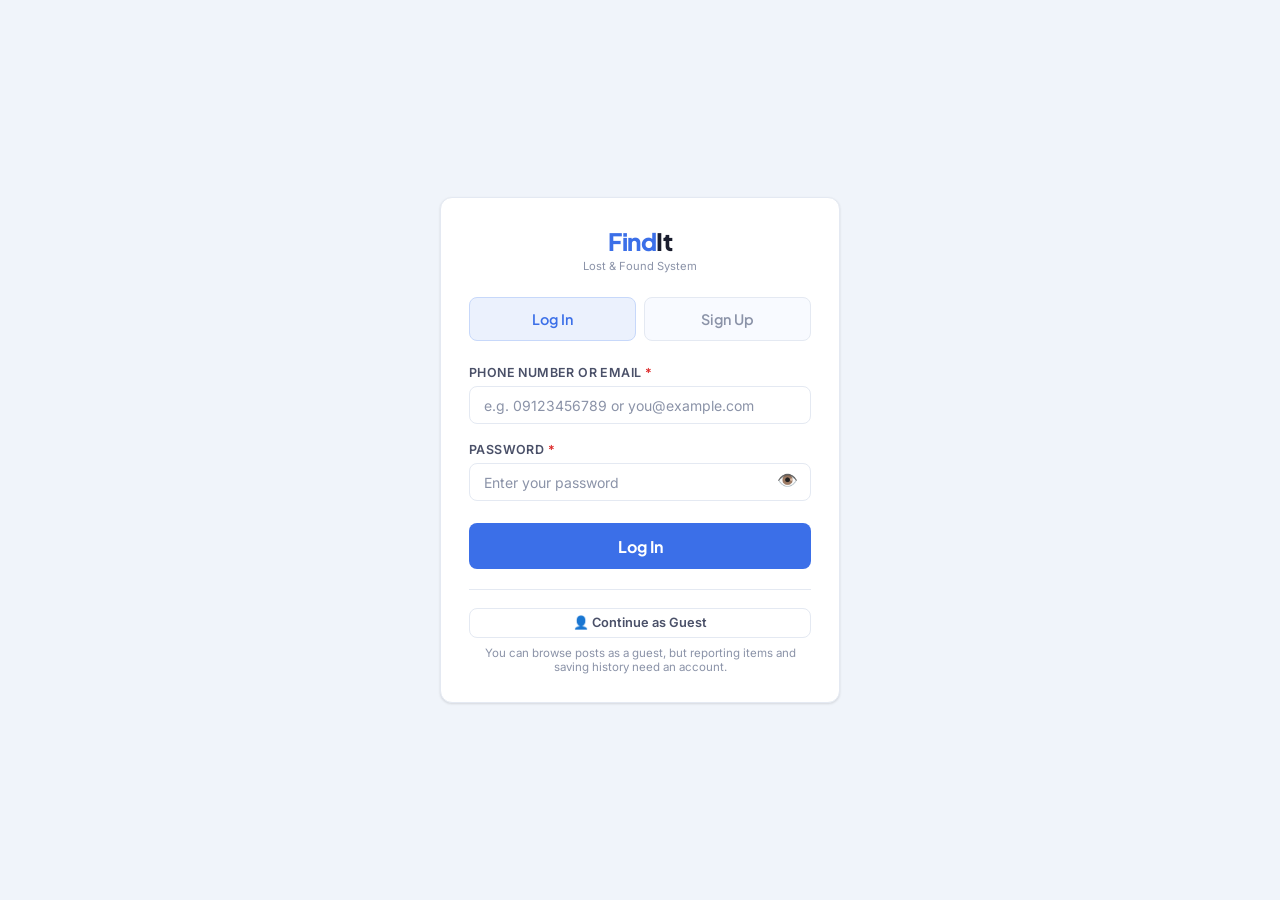
==== index.html @ e0d3056f "Update index.html" ====
<!DOCTYPE html>
<html lang="en">
<head>
<meta charset="UTF-8"/>
<meta name="viewport" content="width=device-width, initial-scale=1.0"/>
<title>FindIt — Home</title>
<script>if(localStorage.getItem('findit2_theme')==='dark')document.documentElement.classList.add('dark')</script>
<link href="https://fonts.googleapis.com/css2?family=Plus+Jakarta+Sans:wght@400;500;600;700;800&family=Inter:wght@400;500;600&display=swap" rel="stylesheet"/>
<link rel="stylesheet" href="style.css"/>
</head>
<body>
<div class="app">

  <!-- SIDEBAR -->
  <aside class="sidebar">
    <div class="sidebar-top">
      <div class="logo">Find<span>It</span></div>
      <div class="logo-sub">Lost &amp; Found System</div>
    </div>
    <nav class="nav">
      <a class="nav-item active" href="index.html"><span class="nav-icon">🏠</span> Home</a>
      <a class="nav-item" href="report.html"><span class="nav-icon">✏️</span> Report Item</a>
      <a class="nav-item" href="account.html"><span class="nav-icon">👤</span> My Account</a>
    </nav>
  </aside>

  <!-- MAIN CONTENT -->
  <div class="content">
    <div class="topbar">
      <span class="topbar-title">Home</span>
      <div class="topbar-right">
        <a class="btn btn-primary btn-sm" href="report.html">+ Report Item</a>
      </div>
    </div>

    <div class="inner">
      <div class="filter-tabs">
        <button class="filter-tab active" data-filter="all" onclick="setDashboardFilter('all')">
          <span class="ft-num" id="s-all">0</span>
          <span class="ft-lbl">All Post</span>
        </button>
        <button class="filter-tab" data-filter="lost" onclick="setDashboardFilter('lost')">
          <span class="ft-num" id="s-lost">0</span>
          <span class="ft-lbl">Lost Post</span>
        </button>
        <button class="filter-tab" data-filter="found" onclick="setDashboardFilter('found')">
          <span class="ft-num" id="s-found">0</span>
          <span class="ft-lbl">Found Post</span>
        </button>
        <button class="filter-tab" data-filter="recovered" onclick="setDashboardFilter('recovered')">
          <span class="ft-num" id="s-recovered">0</span>
          <span class="ft-lbl">Recovered</span>
        </button>
      </div>
      <div class="section-title">Posts</div>
      <div class="search-row">
        <input class="input input-search" type="text" placeholder="Search posts…" id="home-q" oninput="renderDashboardList()"/>
        <select class="input input-select" id="home-cat" onchange="renderDashboardList()">
          <option value="">All Categories</option>
          <option>Phone</option><option>Wallet</option><option>Keys</option>
          <option>ID Card</option><option>Books</option><option>Others</option>
        </select>
      </div>
      <div class="recent-list" id="recent-list"></div>
    </div><!-- /inner -->
  </div><!-- /content -->
</div><!-- /app -->

<!-- MOBILE NAV -->
<div class="mobile-nav">
  <div class="mobile-nav-inner">
    <a class="mob-btn active" href="index.html"><span class="m-ico">🏠</span>Home</a>
    <a class="mob-btn" href="report.html"><span class="m-ico">✏️</span>Report</a>
    <a class="mob-btn" href="account.html"><span class="m-ico">👤</span>Account</a>
  </div>
</div>

<!-- MODAL -->
<div class="overlay" id="overlay" style="display:none" onclick="closeOuter(event)">
  <div class="modal">
    <div class="modal-hdr">
      <h3 id="m-name"></h3>
      <button class="close-btn" onclick="closeModal()">✕</button>
    </div>
    <div class="modal-body">
      <div class="modal-img" id="m-img"></div>
      <div class="detail-table" id="m-details"></div>
      <div class="contact-box" id="m-contact"></div>
      <div class="modal-actions" id="m-actions"></div>
    </div>
  </div>
</div>

<!-- CONFIRM DIALOG -->
<div class="overlay" id="confirm-overlay" style="display:none" onclick="if(event.target.id==='confirm-overlay')closeConfirm()">
  <div class="modal" style="max-width:360px">
    <div class="modal-hdr">
      <h3>Please Confirm</h3>
      <button class="close-btn" onclick="closeConfirm()">✕</button>
    </div>
    <div class="modal-body">
      <p id="confirm-message" style="font-size:.9rem;color:var(--text2);line-height:1.5;margin-bottom:1.25rem"></p>
      <div class="modal-actions">
        <button class="btn btn-red" onclick="confirmYes()">Yes, Delete</button>
        <button class="btn btn-outline" onclick="closeConfirm()">Cancel</button>
      </div>
    </div>
  </div>
</div>

<script src="script.js"></script>
<script>
const _session=requireLogin();
if(_session){initDashboardPage();}
</script>
</body>
</html>
---- style.css ----
*,*::before,*::after{box-sizing:border-box;margin:0;padding:0}
:root{
  --bg:#F0F4FA;
  --white:#FFFFFF;
  --surface:#F8FAFF;
  --border:#E4E9F2;
  --text:#1A1D2E;
  --text2:#4A5068;
  --muted:#8B93A8;
  --blue:#3B6FE8;
  --blue-soft:#EBF1FD;
  --blue-mid:#C7D8FA;
  --green:#16A34A;
  --green-soft:#DCFCE7;
  --red:#DC2626;
  --red-soft:#FEE2E2;
  --amber:#D97706;
  --amber-soft:#FEF3C7;
  --shadow-sm:0 1px 3px rgba(0,0,0,.07),0 1px 2px rgba(0,0,0,.05);
  --shadow:0 4px 12px rgba(0,0,0,.08),0 1px 3px rgba(0,0,0,.05);
  --shadow-lg:0 10px 30px rgba(0,0,0,.1),0 4px 8px rgba(0,0,0,.06);
  --radius:12px;
  --radius-sm:8px;
}
body{font-family:'Inter',sans-serif;background:var(--bg);color:var(--text);min-height:100vh;display:flex;flex-direction:column}
h1,h2,h3,h4,.logo{font-family:'Plus Jakarta Sans',sans-serif}

/* ── LAYOUT ── */
.app{display:flex;min-height:100vh}
.sidebar{
  width:220px;flex-shrink:0;background:var(--white);
  border-right:1px solid var(--border);
  display:flex;flex-direction:column;
  position:sticky;top:0;height:100vh;overflow-y:auto;
}
.sidebar-top{padding:1.5rem 1.25rem 1rem}
.logo{font-size:1.25rem;font-weight:800;color:var(--blue);letter-spacing:-.5px}
.logo span{color:var(--text)}
.logo-sub{font-size:.7rem;color:var(--muted);font-family:'Inter',sans-serif;font-weight:400;margin-top:.15rem}
.nav{padding:.5rem .75rem;flex:1}
.nav-item{
  display:flex;align-items:center;gap:.65rem;
  width:100%;padding:.6rem .75rem;border-radius:var(--radius-sm);
  background:none;border:none;cursor:pointer;
  font-family:'Inter',sans-serif;font-size:.875rem;font-weight:500;
  color:var(--text2);text-align:left;transition:all .15s;
  margin-bottom:.15rem;text-decoration:none;
}
.nav-item:hover{background:var(--surface);color:var(--text)}
.nav-item.active{background:var(--blue-soft);color:var(--blue);font-weight:600}
.nav-icon{width:18px;text-align:center;font-size:1rem}
.nav-divider{height:1px;background:var(--border);margin:.5rem 0}
.content{flex:1;overflow-x:hidden}
.topbar{
  background:var(--white);border-bottom:1px solid var(--border);
  padding:0 2rem;height:58px;
  display:flex;align-items:center;justify-content:space-between;
  position:sticky;top:0;z-index:50;
}
.topbar-title{font-family:'Plus Jakarta Sans',sans-serif;font-size:1rem;font-weight:700;color:var(--text)}
.topbar-right{display:flex;gap:.5rem}
.inner{padding:2rem}

/* ── PAGE FADE-IN (each page is its own document now) ── */
.inner{animation:fade .25s ease}
@keyframes fade{from{opacity:0;transform:translateY(6px)}to{opacity:1;transform:translateY(0)}}

/* ── DASHBOARD ── */
.section-title{font-size:1rem;font-weight:700;color:var(--text);margin-bottom:1rem}
.stats-row{display:grid;grid-template-columns:repeat(3,1fr);gap:1rem;margin-bottom:2rem}
.stat{
  background:var(--white);border:1px solid var(--border);
  border-radius:var(--radius);padding:1.25rem 1.4rem;
  box-shadow:var(--shadow-sm);display:flex;align-items:center;gap:1rem;
}
.stat-icon{width:44px;height:44px;border-radius:10px;display:flex;align-items:center;justify-content:center;font-size:1.25rem;flex-shrink:0}
.stat.lost .stat-icon{background:var(--red-soft)}
.stat.found .stat-icon{background:var(--green-soft)}
.stat.recovered .stat-icon{background:var(--amber-soft)}
.stat-info{}
.stat-num{font-family:'Plus Jakarta Sans',sans-serif;font-size:1.75rem;font-weight:800;line-height:1}
.stat.lost .stat-num{color:var(--red)}
.stat.found .stat-num{color:var(--green)}
.stat.recovered .stat-num{color:var(--amber)}
.stat-lbl{font-size:.75rem;color:var(--muted);font-weight:500;margin-top:.2rem}

/* ── DASHBOARD FILTER TABS ── */
.filter-tabs{display:grid;grid-template-columns:repeat(4,1fr);gap:.75rem;margin-bottom:2rem}
.filter-tab{
  background:var(--white);border:1.5px solid var(--border);
  border-radius:var(--radius);padding:1rem .5rem;cursor:pointer;
  display:flex;flex-direction:column;align-items:center;gap:.25rem;
  box-shadow:var(--shadow-sm);transition:all .15s;font-family:'Inter',sans-serif;
}
.filter-tab:hover{border-color:var(--blue-mid)}
.ft-num{font-family:'Plus Jakarta Sans',sans-serif;font-weight:800;font-size:1.5rem;color:var(--text2);line-height:1}
.ft-lbl{font-size:.75rem;font-weight:600;color:var(--muted);text-align:center}
.filter-tab.active{border-width:2px}
.filter-tab[data-filter="all"].active{border-color:var(--blue);background:var(--blue-soft)}
.filter-tab[data-filter="all"].active .ft-num{color:var(--blue)}
.filter-tab[data-filter="lost"].active{border-color:var(--red);background:var(--red-soft)}
.filter-tab[data-filter="lost"].active .ft-num{color:var(--red)}
.filter-tab[data-filter="found"].active{border-color:var(--green);background:var(--green-soft)}
.filter-tab[data-filter="found"].active .ft-num{color:var(--green)}
.filter-tab[data-filter="recovered"].active{border-color:var(--amber);background:var(--amber-soft)}
.filter-tab[data-filter="recovered"].active .ft-num{color:var(--amber)}

/* ── ITEM CARDS ── */
.items-grid{display:grid;grid-template-columns:repeat(auto-fill,minmax(280px,1fr));gap:1rem}
.card{
  background:var(--white);border:1px solid var(--border);
  border-radius:var(--radius);overflow:hidden;cursor:pointer;
  box-shadow:var(--shadow-sm);transition:box-shadow .2s,transform .2s;
  border-left:4px solid transparent;
}
.card:hover{box-shadow:var(--shadow);transform:translateY(-2px)}
.card.lost{border-left-color:var(--red)}
.card.found{border-left-color:var(--green)}
.card.recovered{border-left-color:var(--amber)}
.card-thumb{
  height:150px;background:var(--surface);
  display:flex;align-items:center;justify-content:center;font-size:3rem;
  overflow:hidden;
}
.card-thumb img{width:100%;height:100%;object-fit:cover}
.card-body{padding:1rem}
.card-top{display:flex;align-items:flex-start;justify-content:space-between;gap:.5rem;margin-bottom:.5rem}
.card-name{font-family:'Plus Jakarta Sans',sans-serif;font-weight:700;font-size:.95rem;line-height:1.3}
.badge{display:inline-flex;align-items:center;gap:.25rem;font-size:.7rem;font-weight:600;padding:.2rem .55rem;border-radius:20px;white-space:nowrap;flex-shrink:0}
.badge.lost{background:var(--red-soft);color:var(--red)}
.badge.found{background:var(--green-soft);color:var(--green)}
.badge.recovered{background:var(--amber-soft);color:var(--amber)}
.card-meta{display:flex;flex-direction:column;gap:.3rem;margin-top:.6rem}
.meta-row{display:flex;align-items:center;gap:.4rem;font-size:.8rem;color:var(--text2)}
.meta-row .icon{width:16px;text-align:center;font-size:.85rem;color:var(--muted)}
.card-footer{margin-top:.75rem;padding-top:.75rem;border-top:1px solid var(--border);display:flex;align-items:center;justify-content:space-between}
.cat-tag{display:inline-flex;align-items:center;gap:.3rem;font-size:.72rem;font-weight:600;color:var(--muted);background:var(--surface);border:1px solid var(--border);padding:.2rem .6rem;border-radius:20px}

/* ── RECENT TABLE ── */
.recent-list{display:flex;flex-direction:column;gap:.5rem}
.recent-row{
  background:var(--white);border:1px solid var(--border);border-radius:var(--radius-sm);
  padding:.85rem 1rem;display:flex;align-items:center;gap:1rem;
  cursor:pointer;transition:border-color .15s,box-shadow .15s;
}
.recent-row:hover{border-color:var(--blue-mid);box-shadow:var(--shadow-sm)}
.recent-ico{width:36px;height:36px;border-radius:8px;background:var(--surface);display:flex;align-items:center;justify-content:center;font-size:1.1rem;flex-shrink:0}
.recent-info{flex:1;min-width:0}
.recent-name{font-family:'Plus Jakarta Sans',sans-serif;font-weight:600;font-size:.875rem;white-space:nowrap;overflow:hidden;text-overflow:ellipsis}
.recent-sub{font-size:.75rem;color:var(--muted);margin-top:.1rem}
.recent-right{display:flex;align-items:center;gap:.5rem;flex-shrink:0}

/* ── SEARCH BAR ── */
.search-row{display:flex;gap:.75rem;margin-bottom:1.25rem;flex-wrap:wrap}
.input{
  background:var(--white);border:1.5px solid var(--border);color:var(--text);
  border-radius:var(--radius-sm);padding:.6rem .9rem;
  font-family:'Inter',sans-serif;font-size:.875rem;outline:none;
  transition:border-color .15s,box-shadow .15s;
}
.input:focus{border-color:var(--blue);box-shadow:0 0 0 3px rgba(59,111,232,.1)}
.input.input-error{border-color:var(--red)!important;box-shadow:0 0 0 3px rgba(220,38,38,.1)!important}

/* ── PASSWORD VISIBILITY TOGGLE ── */
.pw-wrap{position:relative}
.pw-wrap .input{padding-right:2.6rem}
.pw-toggle{position:absolute;right:.6rem;top:50%;transform:translateY(-50%);background:none;border:none;cursor:pointer;font-size:1.05rem;color:var(--muted);padding:.2rem;line-height:1}
.pw-toggle:hover{color:var(--text2)}

/* ── THEME TOGGLE SWITCH (My Account page, next to heading) ── */
.theme-switch{
  width:56px;height:30px;border-radius:20px;background:var(--surface);
  border:1.5px solid var(--border);position:relative;cursor:pointer;
  padding:0;flex-shrink:0;transition:background .2s;
}
.theme-switch .ts-knob{
  position:absolute;top:2px;left:2px;width:24px;height:24px;border-radius:50%;
  background:var(--white);box-shadow:var(--shadow-sm);
  display:flex;align-items:center;justify-content:center;font-size:.8rem;
  transition:transform .25s;
}
html.dark .theme-switch{background:#2A3244;border-color:#3A4358}
html.dark .theme-switch .ts-knob{transform:translateX(26px);background:#0F1420}
.account-card{background:var(--white);border:1px solid var(--border);border-radius:var(--radius);padding:1.25rem 1.4rem;box-shadow:var(--shadow-sm);margin-bottom:2rem;display:flex;align-items:center;justify-content:space-between;gap:1rem;flex-wrap:wrap}
.account-card .a-name{font-family:'Plus Jakarta Sans',sans-serif;font-weight:800;font-size:1.15rem;color:var(--text)}
.account-card .a-contact{font-size:.85rem;color:var(--muted);margin-top:.2rem}

/* ── DARK MODE ── */
html.dark{
  --bg:#0F1420;
  --white:#161B28;
  --surface:#1C2232;
  --border:#2A3244;
  --text:#E8EAF0;
  --text2:#B4B9C9;
  --muted:#7A8299;
  --blue:#5B8DEF;
  --blue-soft:#1B2A47;
  --blue-mid:#33456B;
  --green:#34D399;
  --green-soft:#0F2B22;
  --red:#F87171;
  --red-soft:#3A1518;
  --amber:#FBBF24;
  --amber-soft:#3A2A0A;
  --shadow-sm:0 1px 3px rgba(0,0,0,.4),0 1px 2px rgba(0,0,0,.3);
  --shadow:0 4px 12px rgba(0,0,0,.5),0 1px 3px rgba(0,0,0,.3);
  --shadow-lg:0 10px 30px rgba(0,0,0,.6),0 4px 8px rgba(0,0,0,.4);
}
.input::placeholder{color:var(--muted)}
.input-search{flex:1;min-width:180px}
.input-select{cursor:pointer;min-width:150px;max-width:180px}

/* ── PAGE HEADER ── */
.page-head{display:flex;align-items:center;justify-content:space-between;margin-bottom:1.5rem;flex-wrap:wrap;gap:.75rem}
.page-head h2{font-size:1.3rem;font-weight:800}

/* ── BUTTONS ── */
.btn{display:inline-flex;align-items:center;gap:.4rem;padding:.55rem 1.1rem;border-radius:var(--radius-sm);font-family:'Inter',sans-serif;font-size:.875rem;font-weight:600;cursor:pointer;border:none;transition:all .15s;text-decoration:none}
.btn-primary{background:var(--blue);color:#fff}
.btn-primary:hover{background:#2d5fd4}
.btn-outline{background:var(--white);color:var(--text2);border:1.5px solid var(--border)}
.btn-outline:hover{background:var(--surface);border-color:var(--blue-mid)}
.btn-green{background:var(--green-soft);color:var(--green);border:1.5px solid #bbf7d0}
.btn-green:hover{background:#bbf7d0}
.btn-red{background:var(--red-soft);color:var(--red);border:1.5px solid #fecaca}
.btn-red:hover{background:#fecaca}
.btn-sm{padding:.4rem .8rem;font-size:.8rem}

/* ── FORM ── */
.form-wrap{max-width:580px;margin:0 auto}
.form-card{background:var(--white);border:1px solid var(--border);border-radius:var(--radius);padding:1.75rem;box-shadow:var(--shadow-sm)}
.form-card-head{display:flex;gap:.75rem;align-items:flex-start;margin-bottom:1.4rem;padding-bottom:1.25rem;border-bottom:1px solid var(--border)}
.fch-icon{width:44px;height:44px;border-radius:10px;background:var(--blue-soft);display:flex;align-items:center;justify-content:center;font-size:1.3rem;flex-shrink:0}
.fch-title{font-family:'Plus Jakarta Sans',sans-serif;font-weight:800;font-size:1.05rem;color:var(--text)}
.fch-sub{font-size:.78rem;color:var(--muted);margin-top:.2rem;line-height:1.4}
.opt-lbl{color:var(--muted);font-weight:400;text-transform:none;letter-spacing:0}
.photo-upload{border:1.5px dashed var(--border);border-radius:var(--radius-sm);background:var(--surface);height:170px;display:flex;align-items:center;justify-content:center;cursor:pointer;overflow:hidden;transition:border-color .15s,background .15s}
.photo-upload:hover{border-color:var(--blue-mid);background:var(--blue-soft)}
.photo-upload img{width:100%;height:100%;object-fit:contain;background:var(--white)}
.photo-upload-empty{display:flex;flex-direction:column;align-items:center;gap:.15rem}
.pu-icon{font-size:1.8rem}
.pu-text{font-size:.8rem;color:var(--muted);font-weight:600}
.pu-hint{font-size:.7rem;color:var(--muted)}
.type-tabs{display:grid;grid-template-columns:1fr 1fr;gap:.5rem;margin-bottom:1.5rem}
.type-tab{padding:.75rem;border-radius:var(--radius-sm);border:1.5px solid var(--border);background:var(--surface);cursor:pointer;font-family:'Plus Jakarta Sans',sans-serif;font-size:.9rem;font-weight:600;color:var(--muted);transition:all .15s;text-align:center}
.type-tab:hover{border-color:var(--blue-mid);color:var(--text)}
.type-tab.active.is-lost{background:var(--red-soft);border-color:#fca5a5;color:var(--red)}
.type-tab.active.is-found{background:var(--green-soft);border-color:#86efac;color:var(--green)}
.type-tab.active.is-auth{background:var(--blue-soft);border-color:var(--blue-mid);color:var(--blue)}
.topbar-user{font-size:.8rem;color:var(--text2);font-weight:600;margin-right:.25rem;white-space:nowrap}
.field{margin-bottom:1.1rem}
.field label{display:block;font-size:.78rem;font-weight:600;color:var(--text2);margin-bottom:.4rem;text-transform:uppercase;letter-spacing:.4px}
.field .input,.field textarea,.field select{width:100%;display:block}
.field textarea{min-height:85px;resize:vertical;line-height:1.5}
.field input[type="file"]{padding:.45rem .6rem;cursor:pointer}
.fields-2{display:grid;grid-template-columns:1fr 1fr;gap:1rem}
.req{color:var(--red)}
.submit-btn{width:100%;padding:.8rem;border-radius:var(--radius-sm);background:var(--blue);color:#fff;border:none;font-family:'Plus Jakarta Sans',sans-serif;font-size:1rem;font-weight:700;cursor:pointer;margin-top:.25rem;transition:background .15s,transform .15s,box-shadow .15s}
.submit-btn:hover{background:#2d5fd4;transform:translateY(-1px);box-shadow:var(--shadow)}

/* ── MODAL ── */
.overlay{position:fixed;inset:0;z-index:200;background:rgba(15,15,30,.45);backdrop-filter:blur(3px);display:flex;align-items:center;justify-content:center;padding:1rem}
.modal{background:var(--white);border:1px solid var(--border);border-radius:16px;max-width:500px;width:100%;max-height:90vh;overflow-y:auto;box-shadow:var(--shadow-lg);animation:modalIn .22s ease}
@keyframes modalIn{from{opacity:0;transform:scale(.96)}to{opacity:1;transform:scale(1)}}
.modal-hdr{padding:1.25rem 1.5rem .75rem;display:flex;align-items:flex-start;justify-content:space-between;border-bottom:1px solid var(--border)}
.modal-hdr h3{font-size:1.15rem;font-weight:800}
.close-btn{background:var(--surface);border:1px solid var(--border);color:var(--muted);width:30px;height:30px;border-radius:6px;cursor:pointer;font-size:.9rem;display:flex;align-items:center;justify-content:center;flex-shrink:0;transition:all .15s}
.close-btn:hover{background:var(--border);color:var(--text)}
.modal-body{padding:1.25rem 1.5rem 1.5rem}
.modal-img{width:100%;height:190px;border-radius:10px;background:var(--surface);border:1px solid var(--border);overflow:hidden;display:flex;align-items:center;justify-content:center;font-size:4rem;margin-bottom:1.2rem}
.modal-img img{width:100%;height:100%;object-fit:contain;background:var(--surface)}
.detail-table{display:flex;flex-direction:column;gap:.65rem;margin-bottom:1.2rem}
.detail-row{display:flex;gap:.75rem}
.d-label{font-size:.75rem;font-weight:600;color:var(--muted);text-transform:uppercase;letter-spacing:.4px;min-width:90px;padding-top:.1rem}
.d-val{font-size:.875rem;color:var(--text);flex:1;line-height:1.5}
.contact-box{background:var(--blue-soft);border:1.5px solid var(--blue-mid);border-radius:var(--radius-sm);padding:.85rem 1rem;margin-bottom:1.1rem}
.contact-box .lbl{font-size:.72rem;font-weight:600;color:var(--blue);text-transform:uppercase;letter-spacing:.4px;margin-bottom:.25rem}
.contact-box .val{font-size:.9rem;font-weight:600;color:var(--text)}
.modal-actions{display:flex;gap:.6rem;flex-wrap:wrap}

/* ── EMPTY STATE ── */
.empty{text-align:center;padding:3.5rem 1rem;grid-column:1/-1}
.empty-ico{font-size:2.5rem;margin-bottom:.75rem}
.empty h3{font-size:1rem;font-weight:700;margin-bottom:.3rem}
.empty p{font-size:.85rem;color:var(--muted)}

/* ── TOAST ── */
.toast{position:fixed;bottom:1.5rem;right:1.5rem;z-index:300;background:var(--text);color:#fff;border-radius:10px;padding:.75rem 1.1rem;font-size:.85rem;font-weight:500;display:flex;align-items:center;gap:.5rem;animation:toastIn .25s ease;box-shadow:var(--shadow-lg);max-width:280px}
@keyframes toastIn{from{opacity:0;transform:translateY(8px)}to{opacity:1;transform:translateY(0)}}

/* ── MOBILE NAV ── */
.mobile-nav{display:none;background:var(--white);border-top:1px solid var(--border);position:fixed;bottom:0;left:0;right:0;z-index:100;padding:.4rem .25rem .6rem}
.mobile-nav-inner{display:flex;justify-content:space-around}
.mob-btn{display:flex;flex-direction:column;align-items:center;gap:.15rem;padding:.4rem .35rem;border-radius:8px;background:none;border:none;cursor:pointer;font-size:.6rem;font-weight:600;color:var(--muted);transition:color .15s;text-decoration:none;flex:1;min-width:0}
.mob-btn .m-ico{font-size:1.1rem}
.mob-btn.active{color:var(--blue)}

@media(max-width:768px){
  .sidebar{display:none}
  .mobile-nav{display:block}
  .content{padding-bottom:70px}
  .inner{padding:1.25rem 1rem}
  .stats-row{grid-template-columns:1fr}
  .filter-tabs{grid-template-columns:repeat(2,1fr)}
  .fields-2{grid-template-columns:1fr}
  .topbar{padding:0 1rem}
}
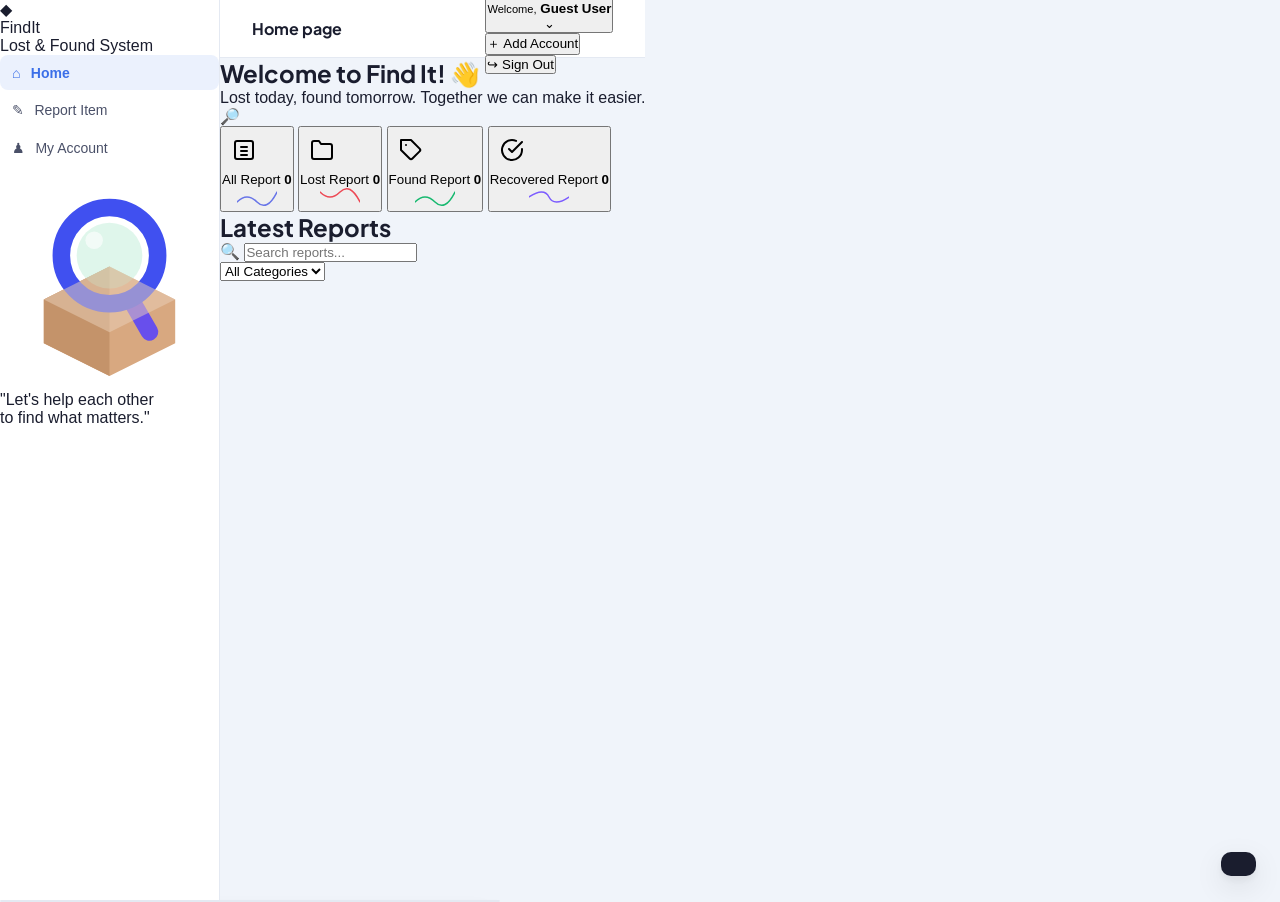
==== commit 1f040e82: "Update index.html" ====
--- a/index.html
+++ b/index.html
@@ -1,117 +1,235 @@
 <!DOCTYPE html>
 <html lang="en">
+
 <head>
-<meta charset="UTF-8"/>
-<meta name="viewport" content="width=device-width, initial-scale=1.0"/>
+
+<meta charset="UTF-8">
+<meta name="viewport" content="width=device-width,initial-scale=1.0">
+
 <title>FindIt — Home</title>
-<script>if(localStorage.getItem('findit2_theme')==='dark')document.documentElement.classList.add('dark')</script>
-<link href="https://fonts.googleapis.com/css2?family=Plus+Jakarta+Sans:wght@400;500;600;700;800&family=Inter:wght@400;500;600&display=swap" rel="stylesheet"/>
-<link rel="stylesheet" href="style.css"/>
+
+<link href="https://fonts.googleapis.com/css2?family=Plus+Jakarta+Sans:wght@400;500;600;700;800&display=swap" rel="stylesheet">
+<link rel="stylesheet" href="style.css">
+
 </head>
+
 <body>
+
 <div class="app">
 
-  <!-- SIDEBAR -->
-  <aside class="sidebar">
-    <div class="sidebar-top">
-      <div class="logo">Find<span>It</span></div>
-      <div class="logo-sub">Lost &amp; Found System</div>
-    </div>
-    <nav class="nav">
-      <a class="nav-item active" href="index.html"><span class="nav-icon">🏠</span> Home</a>
-      <a class="nav-item" href="report.html"><span class="nav-icon">✏️</span> Report Item</a>
-      <a class="nav-item" href="account.html"><span class="nav-icon">👤</span> My Account</a>
-    </nav>
-  </aside>
-
-  <!-- MAIN CONTENT -->
-  <div class="content">
-    <div class="topbar">
-      <span class="topbar-title">Home</span>
-      <div class="topbar-right">
-        <a class="btn btn-primary btn-sm" href="report.html">+ Report Item</a>
-      </div>
-    </div>
-
-    <div class="inner">
-      <div class="filter-tabs">
-        <button class="filter-tab active" data-filter="all" onclick="setDashboardFilter('all')">
-          <span class="ft-num" id="s-all">0</span>
-          <span class="ft-lbl">All Post</span>
-        </button>
-        <button class="filter-tab" data-filter="lost" onclick="setDashboardFilter('lost')">
-          <span class="ft-num" id="s-lost">0</span>
-          <span class="ft-lbl">Lost Post</span>
-        </button>
-        <button class="filter-tab" data-filter="found" onclick="setDashboardFilter('found')">
-          <span class="ft-num" id="s-found">0</span>
-          <span class="ft-lbl">Found Post</span>
-        </button>
-        <button class="filter-tab" data-filter="recovered" onclick="setDashboardFilter('recovered')">
-          <span class="ft-num" id="s-recovered">0</span>
-          <span class="ft-lbl">Recovered</span>
-        </button>
-      </div>
-      <div class="section-title">Posts</div>
-      <div class="search-row">
-        <input class="input input-search" type="text" placeholder="Search posts…" id="home-q" oninput="renderDashboardList()"/>
-        <select class="input input-select" id="home-cat" onchange="renderDashboardList()">
-          <option value="">All Categories</option>
-          <option>Phone</option><option>Wallet</option><option>Keys</option>
-          <option>ID Card</option><option>Books</option><option>Others</option>
-        </select>
-      </div>
-      <div class="recent-list" id="recent-list"></div>
-    </div><!-- /inner -->
-  </div><!-- /content -->
-</div><!-- /app -->
-
-<!-- MOBILE NAV -->
-<div class="mobile-nav">
-  <div class="mobile-nav-inner">
-    <a class="mob-btn active" href="index.html"><span class="m-ico">🏠</span>Home</a>
-    <a class="mob-btn" href="report.html"><span class="m-ico">✏️</span>Report</a>
-    <a class="mob-btn" href="account.html"><span class="m-ico">👤</span>Account</a>
-  </div>
+    <!-- ================= SIDEBAR ================= -->
+
+    <aside class="sidebar">
+
+        <div class="brand">
+            <div class="brand-icon">◆</div>
+            <div>
+                <div class="brand-name">Find<span>It</span></div>
+                <div class="brand-sub">Lost &amp; Found System</div>
+            </div>
+        </div>
+
+        <nav>
+            <a href="index.html" class="nav-item active">
+                <span>⌂</span> Home
+            </a>
+            <a href="report.html" class="nav-item">
+                <span>✎</span> Report Item
+            </a>
+            <a href="account.html" class="nav-item">
+                <span>♟</span> My Account
+            </a>
+        </nav>
+
+        <div class="sidebar-art">
+            <div class="box-magnify-wrapper">
+                <!-- Box & Magnifying Glass Illustration -->
+                <svg class="illustration-svg" viewBox="0 0 100 100" xmlns="http://www.w3.org/2000/svg">
+                    <!-- Box Back -->
+                    <path d="M20 60 L50 45 L80 60 L80 80 L50 95 L20 80 Z" fill="#d8a880"/>
+                    <path d="M20 60 L50 45 L50 95 L20 80 Z" fill="#c4936a"/>
+                    <!-- Magnifying Glass Handle -->
+                    <rect x="60" y="55" width="8" height="25" rx="4" transform="rotate(-30 64 67.5)" fill="#684fec"/>
+                    <!-- Magnifying Glass Ring -->
+                    <circle cx="50" cy="40" r="22" fill="none" stroke="#4050f0" stroke-width="8"/>
+                    <circle cx="50" cy="40" r="15" fill="#aee8ce" opacity="0.4"/>
+                    <!-- Highlights -->
+                    <circle cx="43" cy="33" r="4" fill="white" opacity="0.6"/>
+                    <!-- Box Front Lip -->
+                    <path d="M50 45 L80 60 L50 75 L20 60 Z" fill="#ebd2b9" opacity="0.5"/>
+                </svg>
+            </div>
+            <p>
+                "Let's help each other<br>
+                to find what matters."
+            </p>
+        </div>
+
+    </aside>
+
+    <!-- ================= MAIN ================= -->
+
+    <main class="main">
+
+        <!-- ================= TOP BAR ================= -->
+
+        <header class="topbar">
+
+            <h1 class="topbar-title">Home page</h1>
+
+            <!-- PROFILE -->
+            <div class="profile-wrap">
+                <button type="button" class="profile-btn" onclick="toggleProfileMenu()">
+                    <div class="avatar" id="top-avatar">GU</div>
+
+                    <div class="user-info">
+                        <small>Welcome,</small>
+                        <strong id="top-name">Guest User</strong>
+                    </div>
+
+                    <span class="user-arrow" id="profile-arrow">⌄</span>
+                </button>
+
+                <!-- PROFILE MENU -->
+                <div class="profile-menu" id="profile-menu">
+                    <button type="button" onclick="addAccount()">
+                        <span>＋</span> Add Account
+                    </button>
+                    <div class="profile-divider"></div>
+                    <button type="button" class="logout-menu" onclick="logout()">
+                        <span>↪</span> Sign Out
+                    </button>
+                </div>
+            </div>
+
+        </header>
+
+        <!-- ================= PAGE ================= -->
+
+        <section class="page">
+
+            <!-- HERO -->
+            <div class="hero">
+                <div>
+                    <h2>Welcome to Find It! 👋</h2>
+                    <p>Lost today, found tomorrow. Together we can make it easier.</p>
+                </div>
+                <div class="hero-art">🔎</div>
+            </div>
+
+            <!-- ================= STATS (4 Columns) ================= -->
+            <div class="stats">
+
+                <!-- ALL REPORT -->
+                <button type="button" class="stat-card" onclick="setDashboardFilter('all')">
+                    <div class="stat-icon blue">
+                        <svg width="24" height="24" viewBox="0 0 24 24" fill="none" stroke="currentColor" stroke-width="2" stroke-linecap="round" stroke-linejoin="round"><rect x="3" y="3" width="18" height="18" rx="2" ry="2"></rect><line x1="9" y1="9" x2="15" y2="9"></line><line x1="9" y1="13" x2="15" y2="13"></line><line x1="9" y1="17" x2="15" y2="17"></line></svg>
+                    </div>
+                    <div>
+                        <span>All Report</span>
+                        <strong id="all-count">0</strong>
+                    </div>
+                    <div class="stat-chart">
+                        <svg viewBox="0 0 40 20" width="40" height="20">
+                            <path d="M0 15 Q 10 5, 20 15 T 40 5" fill="none" stroke="#6875e8" stroke-width="1.5" stroke-linecap="round"/>
+                        </svg>
+                    </div>
+                </button>
+
+                <!-- LOST REPORT -->
+                <button type="button" class="stat-card" onclick="setDashboardFilter('lost')">
+                    <div class="stat-icon red">
+                        <svg width="24" height="24" viewBox="0 0 24 24" fill="none" stroke="currentColor" stroke-width="2" stroke-linecap="round" stroke-linejoin="round"><path d="M22 19a2 2 0 0 1-2 2H4a2 2 0 0 1-2-2V5a2 2 0 0 1 2-2h5l2 3h9a2 2 0 0 1 2 2z"></path></svg>
+                    </div>
+                    <div>
+                        <span>Lost Report</span>
+                        <strong id="lost-count">0</strong>
+                    </div>
+                    <div class="stat-chart">
+                        <svg viewBox="0 0 40 20" width="40" height="20">
+                            <path d="M0 5 Q 10 15, 20 5 T 40 15" fill="none" stroke="#ed4a56" stroke-width="1.5" stroke-linecap="round"/>
+                        </svg>
+                    </div>
+                </button>
+
+                <!-- FOUND REPORT -->
+                <button type="button" class="stat-card" onclick="setDashboardFilter('found')">
+                    <div class="stat-icon green">
+                        <svg width="24" height="24" viewBox="0 0 24 24" fill="none" stroke="currentColor" stroke-width="2" stroke-linecap="round" stroke-linejoin="round"><path d="M20.59 13.41l-7.17 7.17a2 2 0 0 1-2.83 0L2 12V2h10l8.59 8.59a2 2 0 0 1 0 2.82z"></path><line x1="7" y1="7" x2="7.01" y2="7"></line></svg>
+                    </div>
+                    <div>
+                        <span>Found Report</span>
+                        <strong id="found-count">0</strong>
+                    </div>
+                    <div class="stat-chart">
+                        <svg viewBox="0 0 40 20" width="40" height="20">
+                            <path d="M0 15 Q 10 5, 20 15 T 40 5" fill="none" stroke="#18b970" stroke-width="1.5" stroke-linecap="round"/>
+                        </svg>
+                    </div>
+                </button>
+
+                <!-- RECOVERED REPORT -->
+                <button type="button" class="stat-card" onclick="setDashboardFilter('recovered')">
+                    <div class="stat-icon purple">
+                        <svg width="24" height="24" viewBox="0 0 24 24" fill="none" stroke="currentColor" stroke-width="2" stroke-linecap="round" stroke-linejoin="round"><path d="M22 11.08V12a10 10 0 1 1-5.93-9.14"></path><polyline points="22 4 12 14.01 9 11.01"></polyline></svg>
+                    </div>
+                    <div>
+                        <span>Recovered Report</span>
+                        <strong id="recovered-count">0</strong>
+                    </div>
+                    <div class="stat-chart">
+                         <svg viewBox="0 0 40 20" width="40" height="20">
+                            <path d="M0 10 Q 15 0, 20 10 T 40 10" fill="none" stroke="#7c5cff" stroke-width="1.5" stroke-linecap="round"/>
+                        </svg>
+                    </div>
+                </button>
+
+            </div>
+
+            <!-- ================= LATEST REPORTS ================= -->
+            <div class="section-head">
+                <h2>Latest Reports</h2>
+
+                <div class="filters">
+                    <!-- SEARCH -->
+                    <div class="search-box">
+                        🔍
+                        <input type="text" id="home-q" placeholder="Search reports..." oninput="renderDashboard()">
+                    </div>
+
+                    <!-- CATEGORY -->
+                    <select id="home-cat" onchange="renderDashboard()">
+                        <option value="">All Categories</option>
+                        <option value="Phone">Phone</option>
+                        <option value="Wallet">Wallet</option>
+                        <option value="Keys">Keys</option>
+                        <option value="ID Card">ID Card</option>
+                        <option value="Books">Books</option>
+                        <option value="Electronics">Electronics</option>
+                        <option value="Others">Others</option>
+                    </select>
+                </div>
+            </div>
+
+            <!-- ================= REPORT LIST ================= -->
+            <div id="dashboard-list" class="report-grid"></div>
+
+        </section>
+    </main>
 </div>
 
-<!-- MODAL -->
-<div class="overlay" id="overlay" style="display:none" onclick="closeOuter(event)">
-  <div class="modal">
-    <div class="modal-hdr">
-      <h3 id="m-name"></h3>
-      <button class="close-btn" onclick="closeModal()">✕</button>
-    </div>
-    <div class="modal-body">
-      <div class="modal-img" id="m-img"></div>
-      <div class="detail-table" id="m-details"></div>
-      <div class="contact-box" id="m-contact"></div>
-      <div class="modal-actions" id="m-actions"></div>
-    </div>
-  </div>
+<!-- ================================================= -->
+<!-- REPORT DETAIL MODAL -->
+<!-- ================================================= -->
+<div id="item-modal" class="modal" onclick="closeOuter(event)">
+    <div id="modal-box" class="modal-box"></div>
 </div>
 
-<!-- CONFIRM DIALOG -->
-<div class="overlay" id="confirm-overlay" style="display:none" onclick="if(event.target.id==='confirm-overlay')closeConfirm()">
-  <div class="modal" style="max-width:360px">
-    <div class="modal-hdr">
-      <h3>Please Confirm</h3>
-      <button class="close-btn" onclick="closeConfirm()">✕</button>
-    </div>
-    <div class="modal-body">
-      <p id="confirm-message" style="font-size:.9rem;color:var(--text2);line-height:1.5;margin-bottom:1.25rem"></p>
-      <div class="modal-actions">
-        <button class="btn btn-red" onclick="confirmYes()">Yes, Delete</button>
-        <button class="btn btn-outline" onclick="closeConfirm()">Cancel</button>
-      </div>
-    </div>
-  </div>
-</div>
-
+<!-- ================= TOAST ================= -->
+<div id="toast" class="toast"></div>
+
+<!-- ================= JAVASCRIPT ================= -->
 <script src="script.js"></script>
-<script>
-const _session=requireLogin();
-if(_session){initDashboardPage();}
-</script>
+
 </body>
 </html>
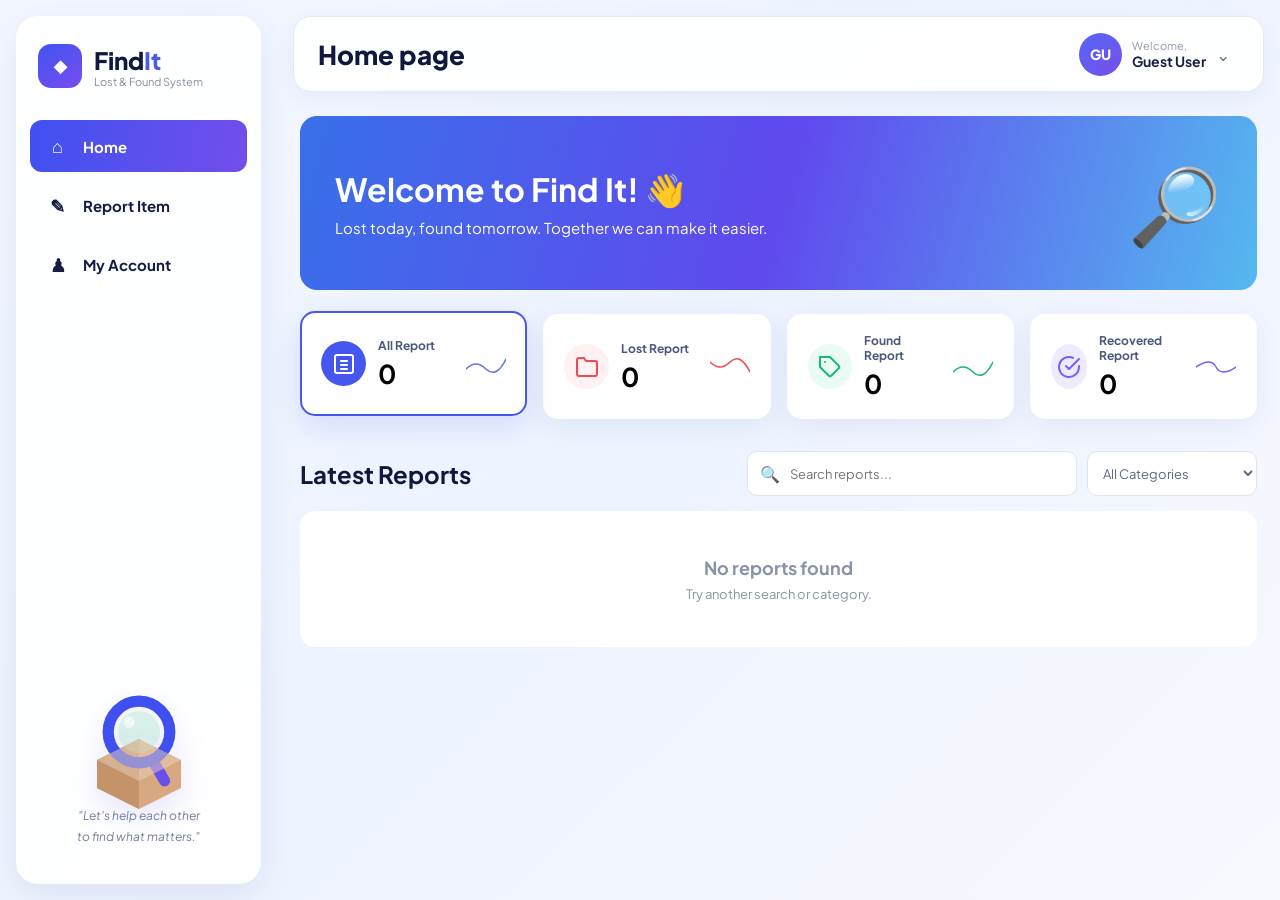
==== commit 75e59e0d: "Update index.html" ====
--- a/index.html
+++ b/index.html
@@ -2,15 +2,11 @@
 <html lang="en">
 
 <head>
-
 <meta charset="UTF-8">
 <meta name="viewport" content="width=device-width,initial-scale=1.0">
-
 <title>FindIt — Home</title>
-
 <link href="https://fonts.googleapis.com/css2?family=Plus+Jakarta+Sans:wght@400;500;600;700;800&display=swap" rel="stylesheet">
 <link rel="stylesheet" href="style.css">
-
 </head>
 
 <body>
@@ -18,7 +14,6 @@
 <div class="app">
 
     <!-- ================= SIDEBAR ================= -->
-
     <aside class="sidebar">
 
         <div class="brand">
@@ -45,17 +40,12 @@
             <div class="box-magnify-wrapper">
                 <!-- Box & Magnifying Glass Illustration -->
                 <svg class="illustration-svg" viewBox="0 0 100 100" xmlns="http://www.w3.org/2000/svg">
-                    <!-- Box Back -->
                     <path d="M20 60 L50 45 L80 60 L80 80 L50 95 L20 80 Z" fill="#d8a880"/>
                     <path d="M20 60 L50 45 L50 95 L20 80 Z" fill="#c4936a"/>
-                    <!-- Magnifying Glass Handle -->
                     <rect x="60" y="55" width="8" height="25" rx="4" transform="rotate(-30 64 67.5)" fill="#684fec"/>
-                    <!-- Magnifying Glass Ring -->
                     <circle cx="50" cy="40" r="22" fill="none" stroke="#4050f0" stroke-width="8"/>
                     <circle cx="50" cy="40" r="15" fill="#aee8ce" opacity="0.4"/>
-                    <!-- Highlights -->
                     <circle cx="43" cy="33" r="4" fill="white" opacity="0.6"/>
-                    <!-- Box Front Lip -->
                     <path d="M50 45 L80 60 L50 75 L20 60 Z" fill="#ebd2b9" opacity="0.5"/>
                 </svg>
             </div>
@@ -68,44 +58,29 @@
     </aside>
 
     <!-- ================= MAIN ================= -->
-
     <main class="main">
 
         <!-- ================= TOP BAR ================= -->
-
         <header class="topbar">
-
             <h1 class="topbar-title">Home page</h1>
-
-            <!-- PROFILE -->
             <div class="profile-wrap">
                 <button type="button" class="profile-btn" onclick="toggleProfileMenu()">
                     <div class="avatar" id="top-avatar">GU</div>
-
                     <div class="user-info">
                         <small>Welcome,</small>
                         <strong id="top-name">Guest User</strong>
                     </div>
-
                     <span class="user-arrow" id="profile-arrow">⌄</span>
                 </button>
-
-                <!-- PROFILE MENU -->
                 <div class="profile-menu" id="profile-menu">
-                    <button type="button" onclick="addAccount()">
-                        <span>＋</span> Add Account
-                    </button>
+                    <button type="button" onclick="addAccount()"><span>＋</span> Add Account</button>
                     <div class="profile-divider"></div>
-                    <button type="button" class="logout-menu" onclick="logout()">
-                        <span>↪</span> Sign Out
-                    </button>
+                    <button type="button" class="logout-menu" onclick="logout()"><span>↪</span> Sign Out</button>
                 </div>
             </div>
-
         </header>
 
         <!-- ================= PAGE ================= -->
-
         <section class="page">
 
             <!-- HERO -->
@@ -121,7 +96,7 @@
             <div class="stats">
 
                 <!-- ALL REPORT -->
-                <button type="button" class="stat-card" onclick="setDashboardFilter('all')">
+                <button type="button" id="filter-all" class="stat-card active-filter" onclick="setDashboardFilter('all')">
                     <div class="stat-icon blue">
                         <svg width="24" height="24" viewBox="0 0 24 24" fill="none" stroke="currentColor" stroke-width="2" stroke-linecap="round" stroke-linejoin="round"><rect x="3" y="3" width="18" height="18" rx="2" ry="2"></rect><line x1="9" y1="9" x2="15" y2="9"></line><line x1="9" y1="13" x2="15" y2="13"></line><line x1="9" y1="17" x2="15" y2="17"></line></svg>
                     </div>
@@ -137,7 +112,7 @@
                 </button>
 
                 <!-- LOST REPORT -->
-                <button type="button" class="stat-card" onclick="setDashboardFilter('lost')">
+                <button type="button" id="filter-lost" class="stat-card" onclick="setDashboardFilter('lost')">
                     <div class="stat-icon red">
                         <svg width="24" height="24" viewBox="0 0 24 24" fill="none" stroke="currentColor" stroke-width="2" stroke-linecap="round" stroke-linejoin="round"><path d="M22 19a2 2 0 0 1-2 2H4a2 2 0 0 1-2-2V5a2 2 0 0 1 2-2h5l2 3h9a2 2 0 0 1 2 2z"></path></svg>
                     </div>
@@ -153,7 +128,7 @@
                 </button>
 
                 <!-- FOUND REPORT -->
-                <button type="button" class="stat-card" onclick="setDashboardFilter('found')">
+                <button type="button" id="filter-found" class="stat-card" onclick="setDashboardFilter('found')">
                     <div class="stat-icon green">
                         <svg width="24" height="24" viewBox="0 0 24 24" fill="none" stroke="currentColor" stroke-width="2" stroke-linecap="round" stroke-linejoin="round"><path d="M20.59 13.41l-7.17 7.17a2 2 0 0 1-2.83 0L2 12V2h10l8.59 8.59a2 2 0 0 1 0 2.82z"></path><line x1="7" y1="7" x2="7.01" y2="7"></line></svg>
                     </div>
@@ -169,7 +144,7 @@
                 </button>
 
                 <!-- RECOVERED REPORT -->
-                <button type="button" class="stat-card" onclick="setDashboardFilter('recovered')">
+                <button type="button" id="filter-recovered" class="stat-card" onclick="setDashboardFilter('recovered')">
                     <div class="stat-icon purple">
                         <svg width="24" height="24" viewBox="0 0 24 24" fill="none" stroke="currentColor" stroke-width="2" stroke-linecap="round" stroke-linejoin="round"><path d="M22 11.08V12a10 10 0 1 1-5.93-9.14"></path><polyline points="22 4 12 14.01 9 11.01"></polyline></svg>
                     </div>
@@ -189,15 +164,11 @@
             <!-- ================= LATEST REPORTS ================= -->
             <div class="section-head">
                 <h2>Latest Reports</h2>
-
                 <div class="filters">
-                    <!-- SEARCH -->
                     <div class="search-box">
                         🔍
                         <input type="text" id="home-q" placeholder="Search reports..." oninput="renderDashboard()">
                     </div>
-
-                    <!-- CATEGORY -->
                     <select id="home-cat" onchange="renderDashboard()">
                         <option value="">All Categories</option>
                         <option value="Phone">Phone</option>
@@ -218,17 +189,13 @@
     </main>
 </div>
 
-<!-- ================================================= -->
-<!-- REPORT DETAIL MODAL -->
-<!-- ================================================= -->
+<!-- ================= REPORT DETAIL MODAL ================= -->
 <div id="item-modal" class="modal" onclick="closeOuter(event)">
     <div id="modal-box" class="modal-box"></div>
 </div>
 
-<!-- ================= TOAST ================= -->
 <div id="toast" class="toast"></div>
 
-<!-- ================= JAVASCRIPT ================= -->
 <script src="script.js"></script>
 
 </body>
--- a/style.css
+++ b/style.css
@@ -1,308 +1,1649 @@
-*,*::before,*::after{box-sizing:border-box;margin:0;padding:0}
+/* =========================================
+   FINDIT - STYLESHEET (UPDATED - FULL FINAL CLEAN)
+========================================= */
+
 :root{
-  --bg:#F0F4FA;
-  --white:#FFFFFF;
-  --surface:#F8FAFF;
-  --border:#E4E9F2;
-  --text:#1A1D2E;
-  --text2:#4A5068;
-  --muted:#8B93A8;
-  --blue:#3B6FE8;
-  --blue-soft:#EBF1FD;
-  --blue-mid:#C7D8FA;
-  --green:#16A34A;
-  --green-soft:#DCFCE7;
-  --red:#DC2626;
-  --red-soft:#FEE2E2;
-  --amber:#D97706;
-  --amber-soft:#FEF3C7;
-  --shadow-sm:0 1px 3px rgba(0,0,0,.07),0 1px 2px rgba(0,0,0,.05);
-  --shadow:0 4px 12px rgba(0,0,0,.08),0 1px 3px rgba(0,0,0,.05);
-  --shadow-lg:0 10px 30px rgba(0,0,0,.1),0 4px 8px rgba(0,0,0,.06);
-  --radius:12px;
-  --radius-sm:8px;
-}
-body{font-family:'Inter',sans-serif;background:var(--bg);color:var(--text);min-height:100vh;display:flex;flex-direction:column}
-h1,h2,h3,h4,.logo{font-family:'Plus Jakarta Sans',sans-serif}
-
-/* ── LAYOUT ── */
-.app{display:flex;min-height:100vh}
+    --bg:#eef4ff;
+    --white:#ffffff;
+    --text:#11183d;
+    --muted:#7d87a2;
+    --blue:#4657ef;
+    --purple:#7550ed;
+    --border:#dfe4ef;
+    --red:#ed4a56;
+    --green:#18b970;
+    --yellow:#d89500;
+    --shadow:0 8px 28px rgba(50,75,130,.08);
+}
+
+*{
+    box-sizing:border-box;
+}
+
+body{
+    margin:0;
+    min-height:100vh;
+    font-family:'Plus Jakarta Sans',sans-serif;
+    color:var(--text);
+    background:linear-gradient(
+        135deg,
+        #f3f7ff,
+        #edf3ff,
+        #f8f9ff
+    );
+}
+
+button,
+input,
+select,
+textarea{
+    font-family:inherit;
+}
+
+button{
+    cursor:pointer;
+}
+
+
+/* =========================================
+   SIDEBAR
+========================================= */
+
 .sidebar{
-  width:220px;flex-shrink:0;background:var(--white);
-  border-right:1px solid var(--border);
-  display:flex;flex-direction:column;
-  position:sticky;top:0;height:100vh;overflow-y:auto;
-}
-.sidebar-top{padding:1.5rem 1.25rem 1rem}
-.logo{font-size:1.25rem;font-weight:800;color:var(--blue);letter-spacing:-.5px}
-.logo span{color:var(--text)}
-.logo-sub{font-size:.7rem;color:var(--muted);font-family:'Inter',sans-serif;font-weight:400;margin-top:.15rem}
-.nav{padding:.5rem .75rem;flex:1}
+    position:fixed;
+    left:16px;
+    top:16px;
+    bottom:16px;
+    width:245px;
+    background:rgba(255,255,255,.92);
+    border-radius:22px;
+    box-shadow: 0 10px 35px rgba(55,75,130,.10);
+    overflow:hidden;
+    z-index:10;
+}
+
+.brand{
+    display:flex;
+    align-items:center;
+    gap:12px;
+    padding:28px 22px 24px;
+}
+
+.brand-icon{
+    width:44px;
+    height:44px;
+    display:flex;
+    align-items:center;
+    justify-content:center;
+    border-radius:13px;
+    color:#fff;
+    background: linear-gradient(145deg, #4055f3, #794bed);
+    font-size: 18px;
+}
+
+.brand-name{
+    font-size:24px;
+    font-weight:800;
+}
+
+.brand-name span{
+    color:#4d5be9;
+}
+
+.brand-sub{
+    color:#858da5;
+    font-size:11px;
+}
+
+.sidebar nav{
+    display:flex;
+    flex-direction:column;
+    gap:7px;
+    padding:8px 14px;
+}
+
 .nav-item{
-  display:flex;align-items:center;gap:.65rem;
-  width:100%;padding:.6rem .75rem;border-radius:var(--radius-sm);
-  background:none;border:none;cursor:pointer;
-  font-family:'Inter',sans-serif;font-size:.875rem;font-weight:500;
-  color:var(--text2);text-align:left;transition:all .15s;
-  margin-bottom:.15rem;text-decoration:none;
-}
-.nav-item:hover{background:var(--surface);color:var(--text)}
-.nav-item.active{background:var(--blue-soft);color:var(--blue);font-weight:600}
-.nav-icon{width:18px;text-align:center;font-size:1rem}
-.nav-divider{height:1px;background:var(--border);margin:.5rem 0}
-.content{flex:1;overflow-x:hidden}
+    height:52px;
+    display:flex;
+    align-items:center;
+    gap:14px;
+    padding:0 16px;
+    border-radius:12px;
+    color:#151c42;
+    text-decoration:none;
+    font-size:15px;
+    font-weight:700;
+}
+
+.nav-item:hover{
+    background:#eef1ff;
+}
+
+.nav-item.active{
+    color:#fff;
+    background: linear-gradient(100deg, #4051f0, #724eec);
+}
+
+.nav-item span{
+    width:23px;
+    text-align:center;
+    font-size:18px;
+}
+
+.sidebar-art{
+    position:absolute;
+    left:0;
+    right:0;
+    bottom:25px;
+    text-align:center;
+}
+
+.box-magnify-wrapper {
+    width: 140px;
+    height: 140px;
+    margin: 0 auto;
+    position: relative;
+}
+
+.illustration-svg {
+    width: 100%;
+    height: 100%;
+    filter: drop-shadow(0 10px 15px rgba(104, 79, 236, 0.15));
+}
+
+.sidebar-art p{
+    color:#737d9c;
+    font-size:12px;
+    line-height:1.7;
+    font-style:italic;
+    margin-top: -10px;
+}
+
+
+/* =========================================
+   MAIN
+========================================= */
+
+.main{
+    min-height:100vh;
+    margin-left:277px;
+    padding:16px;
+}
+
+
+/* =========================================
+   TOP BAR
+========================================= */
+
 .topbar{
-  background:var(--white);border-bottom:1px solid var(--border);
-  padding:0 2rem;height:58px;
-  display:flex;align-items:center;justify-content:space-between;
-  position:sticky;top:0;z-index:50;
-}
-.topbar-title{font-family:'Plus Jakarta Sans',sans-serif;font-size:1rem;font-weight:700;color:var(--text)}
-.topbar-right{display:flex;gap:.5rem}
-.inner{padding:2rem}
-
-/* ── PAGE FADE-IN (each page is its own document now) ── */
-.inner{animation:fade .25s ease}
-@keyframes fade{from{opacity:0;transform:translateY(6px)}to{opacity:1;transform:translateY(0)}}
-
-/* ── DASHBOARD ── */
-.section-title{font-size:1rem;font-weight:700;color:var(--text);margin-bottom:1rem}
-.stats-row{display:grid;grid-template-columns:repeat(3,1fr);gap:1rem;margin-bottom:2rem}
-.stat{
-  background:var(--white);border:1px solid var(--border);
-  border-radius:var(--radius);padding:1.25rem 1.4rem;
-  box-shadow:var(--shadow-sm);display:flex;align-items:center;gap:1rem;
-}
-.stat-icon{width:44px;height:44px;border-radius:10px;display:flex;align-items:center;justify-content:center;font-size:1.25rem;flex-shrink:0}
-.stat.lost .stat-icon{background:var(--red-soft)}
-.stat.found .stat-icon{background:var(--green-soft)}
-.stat.recovered .stat-icon{background:var(--amber-soft)}
-.stat-info{}
-.stat-num{font-family:'Plus Jakarta Sans',sans-serif;font-size:1.75rem;font-weight:800;line-height:1}
-.stat.lost .stat-num{color:var(--red)}
-.stat.found .stat-num{color:var(--green)}
-.stat.recovered .stat-num{color:var(--amber)}
-.stat-lbl{font-size:.75rem;color:var(--muted);font-weight:500;margin-top:.2rem}
-
-/* ── DASHBOARD FILTER TABS ── */
-.filter-tabs{display:grid;grid-template-columns:repeat(4,1fr);gap:.75rem;margin-bottom:2rem}
-.filter-tab{
-  background:var(--white);border:1.5px solid var(--border);
-  border-radius:var(--radius);padding:1rem .5rem;cursor:pointer;
-  display:flex;flex-direction:column;align-items:center;gap:.25rem;
-  box-shadow:var(--shadow-sm);transition:all .15s;font-family:'Inter',sans-serif;
-}
-.filter-tab:hover{border-color:var(--blue-mid)}
-.ft-num{font-family:'Plus Jakarta Sans',sans-serif;font-weight:800;font-size:1.5rem;color:var(--text2);line-height:1}
-.ft-lbl{font-size:.75rem;font-weight:600;color:var(--muted);text-align:center}
-.filter-tab.active{border-width:2px}
-.filter-tab[data-filter="all"].active{border-color:var(--blue);background:var(--blue-soft)}
-.filter-tab[data-filter="all"].active .ft-num{color:var(--blue)}
-.filter-tab[data-filter="lost"].active{border-color:var(--red);background:var(--red-soft)}
-.filter-tab[data-filter="lost"].active .ft-num{color:var(--red)}
-.filter-tab[data-filter="found"].active{border-color:var(--green);background:var(--green-soft)}
-.filter-tab[data-filter="found"].active .ft-num{color:var(--green)}
-.filter-tab[data-filter="recovered"].active{border-color:var(--amber);background:var(--amber-soft)}
-.filter-tab[data-filter="recovered"].active .ft-num{color:var(--amber)}
-
-/* ── ITEM CARDS ── */
-.items-grid{display:grid;grid-template-columns:repeat(auto-fill,minmax(280px,1fr));gap:1rem}
-.card{
-  background:var(--white);border:1px solid var(--border);
-  border-radius:var(--radius);overflow:hidden;cursor:pointer;
-  box-shadow:var(--shadow-sm);transition:box-shadow .2s,transform .2s;
-  border-left:4px solid transparent;
-}
-.card:hover{box-shadow:var(--shadow);transform:translateY(-2px)}
-.card.lost{border-left-color:var(--red)}
-.card.found{border-left-color:var(--green)}
-.card.recovered{border-left-color:var(--amber)}
-.card-thumb{
-  height:150px;background:var(--surface);
-  display:flex;align-items:center;justify-content:center;font-size:3rem;
-  overflow:hidden;
-}
-.card-thumb img{width:100%;height:100%;object-fit:cover}
-.card-body{padding:1rem}
-.card-top{display:flex;align-items:flex-start;justify-content:space-between;gap:.5rem;margin-bottom:.5rem}
-.card-name{font-family:'Plus Jakarta Sans',sans-serif;font-weight:700;font-size:.95rem;line-height:1.3}
-.badge{display:inline-flex;align-items:center;gap:.25rem;font-size:.7rem;font-weight:600;padding:.2rem .55rem;border-radius:20px;white-space:nowrap;flex-shrink:0}
-.badge.lost{background:var(--red-soft);color:var(--red)}
-.badge.found{background:var(--green-soft);color:var(--green)}
-.badge.recovered{background:var(--amber-soft);color:var(--amber)}
-.card-meta{display:flex;flex-direction:column;gap:.3rem;margin-top:.6rem}
-.meta-row{display:flex;align-items:center;gap:.4rem;font-size:.8rem;color:var(--text2)}
-.meta-row .icon{width:16px;text-align:center;font-size:.85rem;color:var(--muted)}
-.card-footer{margin-top:.75rem;padding-top:.75rem;border-top:1px solid var(--border);display:flex;align-items:center;justify-content:space-between}
-.cat-tag{display:inline-flex;align-items:center;gap:.3rem;font-size:.72rem;font-weight:600;color:var(--muted);background:var(--surface);border:1px solid var(--border);padding:.2rem .6rem;border-radius:20px}
-
-/* ── RECENT TABLE ── */
-.recent-list{display:flex;flex-direction:column;gap:.5rem}
-.recent-row{
-  background:var(--white);border:1px solid var(--border);border-radius:var(--radius-sm);
-  padding:.85rem 1rem;display:flex;align-items:center;gap:1rem;
-  cursor:pointer;transition:border-color .15s,box-shadow .15s;
-}
-.recent-row:hover{border-color:var(--blue-mid);box-shadow:var(--shadow-sm)}
-.recent-ico{width:36px;height:36px;border-radius:8px;background:var(--surface);display:flex;align-items:center;justify-content:center;font-size:1.1rem;flex-shrink:0}
-.recent-info{flex:1;min-width:0}
-.recent-name{font-family:'Plus Jakarta Sans',sans-serif;font-weight:600;font-size:.875rem;white-space:nowrap;overflow:hidden;text-overflow:ellipsis}
-.recent-sub{font-size:.75rem;color:var(--muted);margin-top:.1rem}
-.recent-right{display:flex;align-items:center;gap:.5rem;flex-shrink:0}
-
-/* ── SEARCH BAR ── */
-.search-row{display:flex;gap:.75rem;margin-bottom:1.25rem;flex-wrap:wrap}
-.input{
-  background:var(--white);border:1.5px solid var(--border);color:var(--text);
-  border-radius:var(--radius-sm);padding:.6rem .9rem;
-  font-family:'Inter',sans-serif;font-size:.875rem;outline:none;
-  transition:border-color .15s,box-shadow .15s;
-}
-.input:focus{border-color:var(--blue);box-shadow:0 0 0 3px rgba(59,111,232,.1)}
-.input.input-error{border-color:var(--red)!important;box-shadow:0 0 0 3px rgba(220,38,38,.1)!important}
-
-/* ── PASSWORD VISIBILITY TOGGLE ── */
-.pw-wrap{position:relative}
-.pw-wrap .input{padding-right:2.6rem}
-.pw-toggle{position:absolute;right:.6rem;top:50%;transform:translateY(-50%);background:none;border:none;cursor:pointer;font-size:1.05rem;color:var(--muted);padding:.2rem;line-height:1}
-.pw-toggle:hover{color:var(--text2)}
-
-/* ── THEME TOGGLE SWITCH (My Account page, next to heading) ── */
-.theme-switch{
-  width:56px;height:30px;border-radius:20px;background:var(--surface);
-  border:1.5px solid var(--border);position:relative;cursor:pointer;
-  padding:0;flex-shrink:0;transition:background .2s;
-}
-.theme-switch .ts-knob{
-  position:absolute;top:2px;left:2px;width:24px;height:24px;border-radius:50%;
-  background:var(--white);box-shadow:var(--shadow-sm);
-  display:flex;align-items:center;justify-content:center;font-size:.8rem;
-  transition:transform .25s;
-}
-html.dark .theme-switch{background:#2A3244;border-color:#3A4358}
-html.dark .theme-switch .ts-knob{transform:translateX(26px);background:#0F1420}
-.account-card{background:var(--white);border:1px solid var(--border);border-radius:var(--radius);padding:1.25rem 1.4rem;box-shadow:var(--shadow-sm);margin-bottom:2rem;display:flex;align-items:center;justify-content:space-between;gap:1rem;flex-wrap:wrap}
-.account-card .a-name{font-family:'Plus Jakarta Sans',sans-serif;font-weight:800;font-size:1.15rem;color:var(--text)}
-.account-card .a-contact{font-size:.85rem;color:var(--muted);margin-top:.2rem}
-
-/* ── DARK MODE ── */
-html.dark{
-  --bg:#0F1420;
-  --white:#161B28;
-  --surface:#1C2232;
-  --border:#2A3244;
-  --text:#E8EAF0;
-  --text2:#B4B9C9;
-  --muted:#7A8299;
-  --blue:#5B8DEF;
-  --blue-soft:#1B2A47;
-  --blue-mid:#33456B;
-  --green:#34D399;
-  --green-soft:#0F2B22;
-  --red:#F87171;
-  --red-soft:#3A1518;
-  --amber:#FBBF24;
-  --amber-soft:#3A2A0A;
-  --shadow-sm:0 1px 3px rgba(0,0,0,.4),0 1px 2px rgba(0,0,0,.3);
-  --shadow:0 4px 12px rgba(0,0,0,.5),0 1px 3px rgba(0,0,0,.3);
-  --shadow-lg:0 10px 30px rgba(0,0,0,.6),0 4px 8px rgba(0,0,0,.4);
-}
-.input::placeholder{color:var(--muted)}
-.input-search{flex:1;min-width:180px}
-.input-select{cursor:pointer;min-width:150px;max-width:180px}
-
-/* ── PAGE HEADER ── */
-.page-head{display:flex;align-items:center;justify-content:space-between;margin-bottom:1.5rem;flex-wrap:wrap;gap:.75rem}
-.page-head h2{font-size:1.3rem;font-weight:800}
-
-/* ── BUTTONS ── */
-.btn{display:inline-flex;align-items:center;gap:.4rem;padding:.55rem 1.1rem;border-radius:var(--radius-sm);font-family:'Inter',sans-serif;font-size:.875rem;font-weight:600;cursor:pointer;border:none;transition:all .15s;text-decoration:none}
-.btn-primary{background:var(--blue);color:#fff}
-.btn-primary:hover{background:#2d5fd4}
-.btn-outline{background:var(--white);color:var(--text2);border:1.5px solid var(--border)}
-.btn-outline:hover{background:var(--surface);border-color:var(--blue-mid)}
-.btn-green{background:var(--green-soft);color:var(--green);border:1.5px solid #bbf7d0}
-.btn-green:hover{background:#bbf7d0}
-.btn-red{background:var(--red-soft);color:var(--red);border:1.5px solid #fecaca}
-.btn-red:hover{background:#fecaca}
-.btn-sm{padding:.4rem .8rem;font-size:.8rem}
-
-/* ── FORM ── */
-.form-wrap{max-width:580px;margin:0 auto}
-.form-card{background:var(--white);border:1px solid var(--border);border-radius:var(--radius);padding:1.75rem;box-shadow:var(--shadow-sm)}
-.form-card-head{display:flex;gap:.75rem;align-items:flex-start;margin-bottom:1.4rem;padding-bottom:1.25rem;border-bottom:1px solid var(--border)}
-.fch-icon{width:44px;height:44px;border-radius:10px;background:var(--blue-soft);display:flex;align-items:center;justify-content:center;font-size:1.3rem;flex-shrink:0}
-.fch-title{font-family:'Plus Jakarta Sans',sans-serif;font-weight:800;font-size:1.05rem;color:var(--text)}
-.fch-sub{font-size:.78rem;color:var(--muted);margin-top:.2rem;line-height:1.4}
-.opt-lbl{color:var(--muted);font-weight:400;text-transform:none;letter-spacing:0}
-.photo-upload{border:1.5px dashed var(--border);border-radius:var(--radius-sm);background:var(--surface);height:170px;display:flex;align-items:center;justify-content:center;cursor:pointer;overflow:hidden;transition:border-color .15s,background .15s}
-.photo-upload:hover{border-color:var(--blue-mid);background:var(--blue-soft)}
-.photo-upload img{width:100%;height:100%;object-fit:contain;background:var(--white)}
-.photo-upload-empty{display:flex;flex-direction:column;align-items:center;gap:.15rem}
-.pu-icon{font-size:1.8rem}
-.pu-text{font-size:.8rem;color:var(--muted);font-weight:600}
-.pu-hint{font-size:.7rem;color:var(--muted)}
-.type-tabs{display:grid;grid-template-columns:1fr 1fr;gap:.5rem;margin-bottom:1.5rem}
-.type-tab{padding:.75rem;border-radius:var(--radius-sm);border:1.5px solid var(--border);background:var(--surface);cursor:pointer;font-family:'Plus Jakarta Sans',sans-serif;font-size:.9rem;font-weight:600;color:var(--muted);transition:all .15s;text-align:center}
-.type-tab:hover{border-color:var(--blue-mid);color:var(--text)}
-.type-tab.active.is-lost{background:var(--red-soft);border-color:#fca5a5;color:var(--red)}
-.type-tab.active.is-found{background:var(--green-soft);border-color:#86efac;color:var(--green)}
-.type-tab.active.is-auth{background:var(--blue-soft);border-color:var(--blue-mid);color:var(--blue)}
-.topbar-user{font-size:.8rem;color:var(--text2);font-weight:600;margin-right:.25rem;white-space:nowrap}
-.field{margin-bottom:1.1rem}
-.field label{display:block;font-size:.78rem;font-weight:600;color:var(--text2);margin-bottom:.4rem;text-transform:uppercase;letter-spacing:.4px}
-.field .input,.field textarea,.field select{width:100%;display:block}
-.field textarea{min-height:85px;resize:vertical;line-height:1.5}
-.field input[type="file"]{padding:.45rem .6rem;cursor:pointer}
-.fields-2{display:grid;grid-template-columns:1fr 1fr;gap:1rem}
-.req{color:var(--red)}
-.submit-btn{width:100%;padding:.8rem;border-radius:var(--radius-sm);background:var(--blue);color:#fff;border:none;font-family:'Plus Jakarta Sans',sans-serif;font-size:1rem;font-weight:700;cursor:pointer;margin-top:.25rem;transition:background .15s,transform .15s,box-shadow .15s}
-.submit-btn:hover{background:#2d5fd4;transform:translateY(-1px);box-shadow:var(--shadow)}
-
-/* ── MODAL ── */
-.overlay{position:fixed;inset:0;z-index:200;background:rgba(15,15,30,.45);backdrop-filter:blur(3px);display:flex;align-items:center;justify-content:center;padding:1rem}
-.modal{background:var(--white);border:1px solid var(--border);border-radius:16px;max-width:500px;width:100%;max-height:90vh;overflow-y:auto;box-shadow:var(--shadow-lg);animation:modalIn .22s ease}
-@keyframes modalIn{from{opacity:0;transform:scale(.96)}to{opacity:1;transform:scale(1)}}
-.modal-hdr{padding:1.25rem 1.5rem .75rem;display:flex;align-items:flex-start;justify-content:space-between;border-bottom:1px solid var(--border)}
-.modal-hdr h3{font-size:1.15rem;font-weight:800}
-.close-btn{background:var(--surface);border:1px solid var(--border);color:var(--muted);width:30px;height:30px;border-radius:6px;cursor:pointer;font-size:.9rem;display:flex;align-items:center;justify-content:center;flex-shrink:0;transition:all .15s}
-.close-btn:hover{background:var(--border);color:var(--text)}
-.modal-body{padding:1.25rem 1.5rem 1.5rem}
-.modal-img{width:100%;height:190px;border-radius:10px;background:var(--surface);border:1px solid var(--border);overflow:hidden;display:flex;align-items:center;justify-content:center;font-size:4rem;margin-bottom:1.2rem}
-.modal-img img{width:100%;height:100%;object-fit:contain;background:var(--surface)}
-.detail-table{display:flex;flex-direction:column;gap:.65rem;margin-bottom:1.2rem}
-.detail-row{display:flex;gap:.75rem}
-.d-label{font-size:.75rem;font-weight:600;color:var(--muted);text-transform:uppercase;letter-spacing:.4px;min-width:90px;padding-top:.1rem}
-.d-val{font-size:.875rem;color:var(--text);flex:1;line-height:1.5}
-.contact-box{background:var(--blue-soft);border:1.5px solid var(--blue-mid);border-radius:var(--radius-sm);padding:.85rem 1rem;margin-bottom:1.1rem}
-.contact-box .lbl{font-size:.72rem;font-weight:600;color:var(--blue);text-transform:uppercase;letter-spacing:.4px;margin-bottom:.25rem}
-.contact-box .val{font-size:.9rem;font-weight:600;color:var(--text)}
-.modal-actions{display:flex;gap:.6rem;flex-wrap:wrap}
-
-/* ── EMPTY STATE ── */
-.empty{text-align:center;padding:3.5rem 1rem;grid-column:1/-1}
-.empty-ico{font-size:2.5rem;margin-bottom:.75rem}
-.empty h3{font-size:1rem;font-weight:700;margin-bottom:.3rem}
-.empty p{font-size:.85rem;color:var(--muted)}
-
-/* ── TOAST ── */
-.toast{position:fixed;bottom:1.5rem;right:1.5rem;z-index:300;background:var(--text);color:#fff;border-radius:10px;padding:.75rem 1.1rem;font-size:.85rem;font-weight:500;display:flex;align-items:center;gap:.5rem;animation:toastIn .25s ease;box-shadow:var(--shadow-lg);max-width:280px}
-@keyframes toastIn{from{opacity:0;transform:translateY(8px)}to{opacity:1;transform:translateY(0)}}
-
-/* ── MOBILE NAV ── */
-.mobile-nav{display:none;background:var(--white);border-top:1px solid var(--border);position:fixed;bottom:0;left:0;right:0;z-index:100;padding:.4rem .25rem .6rem}
-.mobile-nav-inner{display:flex;justify-content:space-around}
-.mob-btn{display:flex;flex-direction:column;align-items:center;gap:.15rem;padding:.4rem .35rem;border-radius:8px;background:none;border:none;cursor:pointer;font-size:.6rem;font-weight:600;color:var(--muted);transition:color .15s;text-decoration:none;flex:1;min-width:0}
-.mob-btn .m-ico{font-size:1.1rem}
-.mob-btn.active{color:var(--blue)}
-
-@media(max-width:768px){
-  .sidebar{display:none}
-  .mobile-nav{display:block}
-  .content{padding-bottom:70px}
-  .inner{padding:1.25rem 1rem}
-  .stats-row{grid-template-columns:1fr}
-  .filter-tabs{grid-template-columns:repeat(2,1fr)}
-  .fields-2{grid-template-columns:1fr}
-  .topbar{padding:0 1rem}
-}
+    height:76px;
+    width:100%;
+    display:flex;
+    align-items:center;
+    justify-content:space-between;
+    padding:0 24px;
+    background:rgba(255,255,255,.96);
+    border:1px solid #e3e8f2;
+    border-radius:18px;
+    box-shadow: 0 7px 25px rgba(50,75,130,.06);
+    margin-bottom: 24px;
+}
+
+.topbar-title{
+    margin:0;
+    font-size:26px;
+    font-weight:800;
+}
+
+
+/* =========================================
+   PROFILE
+========================================= */
+
+.profile-wrap{
+    position:relative;
+}
+
+.profile-btn{
+    display:flex;
+    align-items:center;
+    gap:10px;
+    border:0;
+    background:transparent;
+    padding:7px 9px;
+    border-radius:13px;
+}
+
+.profile-btn:hover{
+    background:#f3f5ff;
+}
+
+.avatar{
+    width:43px;
+    height:43px;
+    display:flex;
+    align-items:center;
+    justify-content:center;
+    border-radius:50%;
+    color:#fff;
+    background: linear-gradient(145deg, #5367f4, #794deb);
+    font-size:14px;
+    font-weight:800;
+}
+
+.user-info{
+    display:flex;
+    flex-direction:column;
+    text-align:left;
+}
+
+.user-info small{
+    color:#9299ad;
+    font-size:11px;
+}
+
+.user-info strong{
+    color:#182044;
+    font-size:14px;
+}
+
+.user-arrow{
+    color:#68728e;
+    font-size:17px;
+    transition:.2s;
+}
+
+.profile-btn.open .user-arrow{
+    transform:rotate(180deg);
+}
+
+/* PROFILE MENU */
+
+.profile-menu{
+    position:absolute;
+    top:calc(100% + 8px);
+    right:0;
+    width:190px;
+    padding:7px;
+    background:#fff;
+    border:1px solid #e5e8f1;
+    border-radius:13px;
+    box-shadow: 0 14px 35px rgba(35,50,100,.15);
+    opacity:0;
+    visibility:hidden;
+    transform:translateY(-6px);
+    transition:.18s;
+    z-index:100;
+}
+
+.profile-menu.show{
+    opacity:1;
+    visibility:visible;
+    transform:translateY(0);
+}
+
+.profile-menu button{
+    width:100%;
+    height:40px;
+    display:flex;
+    align-items:center;
+    gap:11px;
+    padding:0 11px;
+    border:0;
+    border-radius:9px;
+    background:transparent;
+    color:#202846;
+    font-size:13px;
+    font-weight:700;
+    text-align:left;
+}
+
+.profile-menu button:hover{
+    background:#f3f5ff;
+}
+
+.profile-menu button span{
+    width:22px;
+    text-align:center;
+    font-size:17px;
+}
+
+.profile-divider{
+    height:1px;
+    margin:5px 4px;
+    background:#edf0f5;
+}
+
+.profile-menu .logout-menu{
+    color:#e44955;
+}
+
+.profile-menu .logout-menu:hover{
+    background:#fff1f3;
+}
+
+
+/* =========================================
+   PAGE
+========================================= */
+
+.page{
+    padding:0px 7px 30px;
+}
+
+
+/* =========================================
+   HERO
+========================================= */
+
+.hero{
+    min-height:174px;
+    display:flex;
+    align-items:center;
+    justify-content:space-between;
+    padding:28px 35px;
+    border-radius:17px;
+    color:#fff;
+    background: linear-gradient(105deg, #3970e9, #6049ee, #55b8ef);
+}
+
+.hero h2{
+    margin:0 0 8px;
+    font-size:32px;
+}
+
+.hero p{
+    margin:0;
+    font-size:15px;
+}
+
+.hero-art{
+    font-size:75px;
+}
+
+
+/* =========================================
+   STATS (4 Columns restored with new design)
+========================================= */
+
+.stats{
+    display:grid;
+    grid-template-columns:repeat(4,1fr);
+    gap:16px;
+    margin: 24px 0;
+}
+
+.stat-card{
+    min-height:104px;
+    display:flex;
+    align-items:center;
+    gap:12px;
+    padding:17px 19px;
+    border: 2px solid transparent; 
+    border-radius:15px;
+    background:#fff;
+    box-shadow:var(--shadow);
+    text-align:left;
+    transition:.2s ease;
+}
+
+.stat-card:hover {
+    transform: translateY(-3px);
+}
+
+/* ACTIVE FILTER STATE */
+.stat-card.active-filter {
+    border: 2px solid var(--blue);
+    box-shadow: 0 10px 30px rgba(70, 87, 239, 0.15);
+    transform: translateY(-3px);
+}
+
+.stat-card.active-filter .stat-icon.blue { background: var(--blue); color: #fff; }
+.stat-card.active-filter .stat-icon.red { background: var(--red); color: #fff; }
+.stat-card.active-filter .stat-icon.green { background: var(--green); color: #fff; }
+.stat-card.active-filter .stat-icon.purple { background: var(--purple); color: #fff; }
+
+.stat-icon{
+    width:45px;
+    height:45px;
+    display:flex;
+    align-items:center;
+    justify-content:center;
+    border-radius:50%;
+    transition: 0.2s ease;
+}
+
+.stat-icon.purple{
+    background:rgba(124,92,255,.12);
+    color:#7c5cff;
+}
+
+.stat-icon.blue{
+    background:#eaf2ff;
+    color: #4657ef;
+}
+
+.stat-icon.red{
+    background:#fff0f2;
+    color: #ed4a56;
+}
+
+.stat-icon.green{
+    background:#e9fbf3;
+    color: #18b970;
+}
+
+.stat-card div:nth-child(2){
+    display:flex;
+    flex-direction:column;
+}
+
+.stat-card span{
+    color:#4c5879;
+    font-size:12px;
+    font-weight:700;
+}
+
+.stat-card strong{
+    margin-top:4px;
+    font-size:26px;
+}
+
+.stat-chart{
+    margin-left:auto;
+    display:flex;
+    align-items:center;
+}
+
+
+/* =========================================
+   SECTION HEAD 
+========================================= */
+
+.section-head{
+    display:flex;
+    align-items:center;
+    justify-content:space-between;
+    margin-top: 32px;
+    margin-bottom: 15px;
+}
+
+.section-head h2{
+    margin:0;
+    font-size:24px;
+}
+
+.filters{
+    display:flex;
+    gap:10px;
+}
+
+.search-box{
+    width:330px;
+    height:45px;
+    display:flex;
+    align-items:center;
+    gap:8px;
+    padding:0 12px;
+    border:1px solid var(--border);
+    border-radius:10px;
+    background:#fff;
+}
+
+.search-box input{
+    width:100%;
+    border:0;
+    outline:0;
+    background:transparent;
+    font-size:13px;
+    color: var(--text);
+}
+
+.filters select{
+    height:45px;
+    min-width:170px;
+    padding:0 11px;
+    border:1px solid var(--border);
+    border-radius:10px;
+    background:#fff;
+    color:#5d6783;
+    font-size: 13px;
+}
+
+
+/* =========================================
+   REPORT GRID 
+========================================= */
+
+.report-grid{
+    display:grid;
+    grid-template-columns:repeat(3,1fr);
+    gap:20px;
+}
+
+
+/* =========================================
+   REPORT CARD 
+========================================= */
+
+.report-card{
+    display:flex;
+    flex-direction:column;
+    overflow:hidden;
+    border-radius:16px;
+    background:#fff;
+    border:1px solid #edf0f6;
+    box-shadow: 0 7px 25px rgba(50,75,130,.08);
+    cursor:pointer;
+    transition:.2s ease;
+}
+
+.report-card:hover{
+    transform:translateY(-4px);
+    box-shadow: 0 13px 30px rgba(50,75,130,.14);
+}
+
+.report-card-media {
+    position:relative;
+    width: 100%;
+    height: 220px;
+    background:#eef2fb;
+    overflow:hidden;
+}
+
+.report-card-image {
+    width: 100%;
+    height: 100%;
+    display: block;
+    object-fit: cover;
+}
+
+.report-card-placeholder {
+    width: 100%;
+    height: 100%;
+    display: flex;
+    align-items: center;
+    justify-content: center;
+    font-size: 58px;
+    background: #f0f3fa;
+}
+
+.report-status{
+    position:absolute;
+    top:11px;
+    left:11px;
+    padding:6px 11px;
+    border-radius:8px;
+    font-size:11px;
+    font-weight:800;
+    letter-spacing:.3px;
+    box-shadow: 0 3px 10px rgba(0,0,0,.08);
+    z-index:2;
+}
+
+.report-status.lost{
+    color:#d9273d;
+    background:#ffe4e8;
+    border:1px solid #ffc1c9;
+}
+
+.report-status.found{
+    color:#087b4d;
+    background:#dcfaeb;
+    border:1px solid #a8ebcc;
+}
+
+.report-status.recovered{
+    color:#9a6500;
+    background:#fff1c9;
+    border:1px solid #f5d67b;
+}
+
+.report-card-body{
+    padding:16px;
+    display:flex;
+    flex-direction:column;
+    flex:1;
+}
+
+.report-card-body h3{
+    margin:0 0 12px;
+    color:#11183d;
+    font-size:17px;
+    font-weight:800;
+    line-height:1.4;
+    white-space: nowrap;
+    overflow: hidden;
+    text-overflow: ellipsis;
+}
+
+.report-card-meta,
+.report-card-footer {
+    display:flex;
+    align-items:center;
+    justify-content:space-between;
+    gap:8px;
+    font-size:13px;
+    font-weight:700;
+}
+
+.report-card-meta {
+    color:#4e5875;
+    margin-bottom: 14px;
+}
+
+.report-card-footer {
+    color:#66718d;
+    margin-top: auto;
+    padding-top: 12px;
+    border-top: 1px dashed #e3e7f0;
+}
+
+.report-card-meta span,
+.report-card-footer span {
+    display:flex;
+    align-items:center;
+    gap:5px;
+    white-space: nowrap;
+    overflow: hidden;
+    text-overflow: ellipsis;
+}
+
+
+/* =========================================
+   EMPTY STATE
+========================================= */
+
+.empty{
+    grid-column:1/-1;
+    padding:45px 20px;
+    text-align:center;
+    color:#8992a8;
+    background:#fff;
+    border-radius:15px;
+}
+
+.empty h3{
+    margin:0 0 7px;
+    font-size: 18px;
+}
+
+.empty p{
+    margin:0;
+    font-size:13px;
+}
+
+
+/* =========================================
+   REPORT PAGE
+========================================= */
+
+.warning{
+    margin-bottom:16px;
+    padding:13px 20px;
+    display:flex;
+    align-items:center;
+    gap:13px;
+    border:1px solid #f0dca9;
+    border-radius:13px;
+    background:#fff8e8;
+    color:#73521e;
+    font-size: 14px;
+}
+
+.warning p{
+    margin:3px 0 0;
+    font-size:12px;
+}
+
+.form-card{
+    padding:24px;
+    background:#fff;
+    border-radius:17px;
+    box-shadow:var(--shadow);
+}
+
+.type-switch{
+    display:grid;
+    grid-template-columns:1fr 1fr;
+    margin-bottom:20px;
+}
+
+.type-btn{
+    height:55px;
+    border:1px solid var(--border);
+    background:#fafbfe;
+    font-size:14px;
+    font-weight:800;
+}
+
+.type-btn:first-child{
+    border-radius:11px 0 0 11px;
+}
+
+.type-btn:last-child{
+    border-radius:0 11px 11px 0;
+}
+
+.type-btn.lost.active{
+    color:#df3544;
+    background:#fff0f2;
+    border-color:#ffb8c0;
+}
+
+.type-btn.found.active{
+    color:#19835a;
+    background:#effcf6;
+    border-color:#aee8ce;
+}
+
+.form-grid{
+    display:grid;
+    grid-template-columns:1fr 1fr;
+    gap:18px 32px;
+}
+
+.field.full{
+    grid-column:1/-1;
+}
+
+.field label{
+    display:block;
+    margin-bottom:8px;
+    font-size:13px;
+    font-weight:700;
+    color: #333;
+}
+
+.field label em{
+    color:#ed3745;
+    font-style:normal;
+}
+
+.input-wrap,
+.textarea-wrap{
+    position:relative;
+}
+
+.input-wrap>span,
+.textarea-wrap>span{
+    position:absolute;
+    left:14px;
+    top:50%;
+    transform:translateY(-50%);
+    color:#7580a0;
+    font-size: 16px;
+}
+
+.textarea-wrap>span{
+    top:16px;
+    transform:none;
+}
+
+.input-wrap input,
+.input-wrap select{
+    width:100%;
+    height:48px;
+    padding:0 13px 0 44px;
+    border:1px solid var(--border);
+    border-radius:9px;
+    outline:none;
+    font-size:14px;
+    color: var(--text);
+}
+
+.textarea-wrap textarea{
+    width:100%;
+    height:110px;
+    padding:12px 45px 23px 44px;
+    resize:none;
+    border:1px solid var(--border);
+    border-radius:9px;
+    outline:none;
+    font-size:14px;
+    color: var(--text);
+}
+
+.textarea-wrap small{
+    position:absolute;
+    right:11px;
+    bottom:7px;
+    color:#7d859a;
+    font-size:11px;
+}
+
+/* UPLOAD BOX WITH PREVIEW INSIDE */
+.upload-box{
+    min-height:115px;
+    display:flex;
+    align-items:center;
+    justify-content:center;
+    flex-direction:column;
+    border:2px dashed #d3daea;
+    border-radius:10px;
+    background:#fcfdff;
+    cursor:pointer;
+    position:relative;
+    overflow:hidden;
+    padding:8px;
+}
+
+.upload-box input{
+    display:none;
+}
+
+.upload-prompt{
+    display:flex;
+    flex-direction:column;
+    align-items:center;
+    justify-content:center;
+    gap:5px;
+    width:100%;
+    padding: 15px 0;
+}
+.upload-prompt div {
+    font-size: 24px;
+}
+
+.upload-prompt strong{
+    font-size:13px;
+    color: var(--text);
+}
+
+.upload-prompt small{
+    color:#9ca4b7;
+    font-size:11px;
+}
+
+.photo-preview-inside {
+    display: none;
+    width: 100%;
+}
+
+.photo-preview-inside-wrapper {
+    position: relative;
+    width: 100%;
+}
+
+.photo-preview-inside-wrapper img {
+    width: 100%;
+    max-height: 220px;
+    object-fit: cover;
+    border-radius: 6px;
+    display: block;
+}
+
+.remove-photo-btn {
+    position: absolute;
+    top: 6px;
+    right: 6px;
+    width: 30px;
+    height: 30px;
+    border: 0;
+    border-radius: 50%;
+    background: rgba(255,255,255,0.9);
+    color: #e74755;
+    font-size: 18px;
+    line-height: 1;
+    cursor: pointer;
+    box-shadow: 0 2px 5px rgba(0,0,0,0.2);
+    display: flex;
+    align-items: center;
+    justify-content: center;
+}
+
+.remove-photo-btn:hover {
+    background: #ffecef;
+}
+
+.primary-btn{
+    width:100%;
+    height:50px;
+    margin-top:15px;
+    border:0;
+    border-radius:9px;
+    color:#fff;
+    background: linear-gradient(100deg, #4050f0, #684fec);
+    font-size:14px;
+    font-weight:800;
+}
+
+
+/* =========================================
+   DETAIL MODAL
+========================================= */
+
+.modal{
+    position:fixed;
+    inset:0;
+    display:none;
+    align-items:center;
+    justify-content:center;
+    padding:20px;
+    background: rgba(20,27,55,.48);
+    z-index:200;
+}
+
+.modal.show {
+    display: flex;
+}
+
+.modal-box{
+    width:min(560px,100%);
+    max-height:90vh;
+    overflow:auto;
+    border-radius:18px;
+    background:#fff;
+    box-shadow: 0 20px 60px rgba(20,30,70,.25);
+}
+
+.modal-content {
+    position: relative;
+}
+
+.modal-close {
+    position: absolute;
+    top: 15px;
+    right: 15px;
+    width: 36px;
+    height: 36px;
+    border: 0;
+    border-radius: 50%;
+    background: rgba(255,255,255,0.85);
+    color: #111;
+    font-size: 22px;
+    font-weight: bold;
+    cursor: pointer;
+    z-index: 10;
+    display:flex;
+    align-items:center;
+    justify-content:center;
+    box-shadow: 0 2px 8px rgba(0,0,0,0.1);
+}
+
+.modal-close:hover {
+    background: #fff;
+}
+
+.modal-image{
+    width:100%;
+    height:280px;
+    display:block;
+    object-fit:cover;
+}
+
+.modal-image-placeholder{
+    height:220px;
+    display:flex;
+    align-items:center;
+    justify-content:center;
+    font-size:70px;
+    background:#f0f3fa;
+}
+
+.modal-details{
+    padding:24px;
+    position:relative;
+}
+
+.modal-details .report-status {
+    position: relative;
+    top: auto; left: auto;
+    display: inline-block;
+    margin-bottom: 12px;
+}
+
+.modal-details h2{
+    margin:0 0 20px;
+    color:#11183d;
+    font-size:24px;
+    font-weight:800;
+}
+
+.modal-info{
+    display:grid;
+    grid-template-columns:1fr 1fr;
+    gap:12px;
+}
+
+.modal-info > div{
+    padding:14px;
+    border-radius:10px;
+    background:#f7f8fc;
+}
+
+.modal-info strong{
+    display:block;
+    margin-bottom:6px;
+    color:#929ab0;
+    font-size:11px;
+}
+
+.modal-info span{
+    color:#273052;
+    font-size:13px;
+    font-weight:700;
+}
+
+.modal-description{
+    margin-top:16px;
+    padding:16px;
+    border-radius:10px;
+    background:#f7f8fc;
+}
+
+.modal-description strong {
+    color:#929ab0;
+    font-size:11px;
+    display:block;
+    margin-bottom: 8px;
+}
+
+.modal-description p {
+    margin: 0;
+    color:#626c88;
+    font-size:13px;
+    line-height:1.6;
+}
+
+.modal-actions{
+    display:flex;
+    gap:10px;
+    margin-top:20px;
+}
+
+.modal-actions button{
+    flex:1;
+    height:45px;
+    border:0;
+    border-radius:9px;
+    font-size:13px;
+    font-weight:800;
+}
+
+.btn-secondary{
+    color:#4b59df;
+    background:#eef0ff;
+}
+
+.btn-success{
+    color:#087b4d;
+    background:#e2faee;
+}
+
+.btn-danger{
+    color:#d93446;
+    background:#ffeaed;
+}
+
+.edit-box{
+    position:relative;
+    padding:28px;
+}
+
+.edit-box h2{
+    margin:0 0 20px;
+    font-size:22px;
+}
+
+.edit-close{
+    position:absolute;
+    top:17px;
+    right:17px;
+    width:36px;
+    height:36px;
+    border:0;
+    border-radius:50%;
+    background:#f0f2f7;
+    font-size:20px;
+    cursor:pointer;
+    z-index:10;
+}
+.edit-close:hover {
+    background: #e2e5ef;
+}
+
+.edit-field{
+    margin-bottom:15px;
+}
+
+.edit-field label{
+    display:block;
+    margin-bottom:6px;
+    font-size:12px;
+    font-weight:800;
+}
+
+.edit-field .input{
+    width:100%;
+    height:45px;
+    padding:0 12px;
+    border:1px solid var(--border);
+    border-radius:9px;
+    outline:none;
+    font-size:13px;
+}
+
+.edit-field textarea.input{
+    height:100px;
+    padding:12px;
+    resize:none;
+}
+
+.edit-photo-btn{
+    display:inline-flex;
+    padding:10px 14px;
+    border-radius:8px;
+    color:#4d5de7;
+    background:#eef0ff;
+    font-size:11px;
+    font-weight:800;
+    cursor:pointer;
+}
+
+.edit-photo-preview{
+    margin-top:12px;
+}
+
+.edit-photo-preview img{
+    width:100%;
+    max-height:200px;
+    object-fit:cover;
+    border-radius:10px;
+}
+
+
+/* =========================================
+   ACCOUNT
+========================================= */
+
+.account-head{
+    margin:2px 0 20px;
+    display:flex;
+    align-items:center;
+    justify-content:space-between;
+}
+
+.account-head h1{
+    margin:0;
+    font-size:28px;
+}
+
+.account-head p{
+    margin:6px 0 0;
+    color:var(--muted);
+    font-size:13px;
+}
+
+.account-actions{
+    display:flex;
+    gap:8px;
+}
+
+.small-primary,
+.small-danger{
+    padding:10px 15px;
+    border:0;
+    border-radius:9px;
+    text-decoration:none;
+    font-size:12px;
+    font-weight:800;
+}
+
+.small-primary{
+    color:#fff;
+    background:var(--blue);
+}
+
+.small-danger{
+    color:#e54855;
+    background:#fff0f2;
+}
+
+.account-stats{
+    margin-bottom:24px;
+    display:grid;
+    grid-template-columns: repeat(3,1fr);
+    gap:16px;
+}
+
+.account-stats>div{
+    padding:18px;
+    display:flex;
+    align-items:center;
+    gap:10px;
+    background:#fff;
+    border-radius:13px;
+    box-shadow:var(--shadow);
+    color:#68728e;
+    font-size:13px;
+    font-weight: 600;
+}
+
+.account-stats strong{
+    margin-left:auto;
+    color:var(--text);
+    font-size:22px;
+}
+
+.red-dot,
+.green-dot{
+    width:10px;
+    height:10px;
+    border-radius:50%;
+}
+
+.red-dot{
+    background:#e94351;
+}
+
+.green-dot{
+    background:#19bf76;
+}
+
+
+/* =========================================
+   LOGIN & AUTH
+========================================= */
+
+.auth-page{
+    min-height:100vh;
+    display:flex;
+    align-items:center;
+    justify-content:center;
+    padding:25px;
+}
+
+.auth-card{
+    width:min(450px,100%);
+    padding:35px;
+    border-radius:22px;
+    background:#fff;
+    box-shadow: 0 20px 55px rgba(50,75,130,.13);
+}
+
+.auth-logo{
+    display:flex;
+    align-items:center;
+    justify-content:center;
+    gap:12px;
+    margin-bottom:25px;
+}
+
+.auth-tabs{
+    display:grid;
+    grid-template-columns: 1fr 1fr;
+    margin-bottom:24px;
+    border-bottom:1px solid var(--border);
+}
+
+.auth-tab{
+    height:48px;
+    border:0;
+    background:none;
+    color:#8991a8;
+    font-size: 14px;
+    font-weight:800;
+}
+
+.auth-tab.active{
+    color:var(--blue);
+    border-bottom: 2px solid var(--blue);
+}
+
+.auth-input{
+    width:100%;
+    height:48px;
+    padding:0 12px;
+    border:1px solid var(--border);
+    border-radius:9px;
+    outline:none;
+    font-size:13px;
+    color: var(--text);
+}
+
+.password-wrap{
+    position:relative;
+}
+
+.password-wrap .auth-input{
+    padding-right:48px;
+}
+
+.password-wrap button{
+    position:absolute;
+    right:4px;
+    top:6px;
+    width:35px;
+    height:35px;
+    border:0;
+    background:none;
+    cursor:pointer;
+    font-size: 16px;
+}
+
+.forgot-wrap{
+    display:flex;
+    justify-content:flex-end;
+    margin-top:8px;
+}
+
+.forgot-link,
+.inline-link{
+    border:0;
+    padding:0;
+    color:var(--blue);
+    background:none;
+    font-size:12px;
+    font-weight:800;
+    cursor:pointer;
+}
+
+.guest-btn{
+    width:100%;
+    height:46px;
+    margin-top:12px;
+    border:1px solid var(--border);
+    border-radius:9px;
+    background:#fff;
+    color:#4d5877;
+    font-size:13px;
+    font-weight:800;
+}
+
+.auth-note{
+    margin:15px 0 0;
+    text-align:center;
+    color:#8991a8;
+    font-size:11px;
+    line-height:1.6;
+}
+
+.reset-box{
+    margin-bottom:18px;
+    padding:15px;
+    border-radius:10px;
+    background:#f1f3ff;
+    color:#4b59d9;
+    font-size:12px;
+}
+
+.reset-box p{
+    margin:6px 0 0;
+    color:#7d87a2;
+}
+
+
+/* =========================================
+   TOAST
+========================================= */
+
+.toast{
+    position:fixed;
+    left:50%;
+    bottom:25px;
+    transform: translate(-50%,20px);
+    opacity:0;
+    padding:12px 20px;
+    border-radius:10px;
+    color:#fff;
+    background:#171d3c;
+    font-size:12px;
+    pointer-events:none;
+    transition:.25s;
+    z-index:300;
+}
+
+.toast.show{
+    opacity:1;
+    transform: translate(-50%,0);
+}
+
+
+/* =========================================
+   MOBILE RESPONSIVE
+========================================= */
+
+@media(max-width:900px){
+    .stats{
+        grid-template-columns:repeat(2,1fr);
+    }
+}
+
+@media(max-width:850px){
+    /* 1. Transform Sidebar into Mobile Bottom Navigation */
+    .sidebar{
+        position:fixed;
+        left:0;
+        bottom:0;
+        top:auto;
+        width:100%;
+        margin:0;
+        border-radius:20px 20px 0 0;
+        background:rgba(255,255,255,0.95);
+        backdrop-filter: blur(10px);
+        box-shadow:0 -5px 25px rgba(50,75,130,0.12);
+        padding:8px 10px;
+        z-index:999;
+        display:flex;
+        align-items:center;
+        justify-content:center;
+    }
+    
+    .brand, .sidebar-art {
+        display:none; /* Hide Logo and Art on Bottom Nav */
+    }
+    
+    .sidebar nav{
+        flex-direction:row;
+        width:100%;
+        justify-content:space-around;
+        padding:0;
+        gap:0;
+    }
+    
+    .nav-item{
+        flex:1;
+        flex-direction:column;
+        justify-content:center;
+        gap:5px;
+        height:auto;
+        padding:10px 5px;
+        border-radius:12px;
+        font-size:11px;
+    }
+
+    .nav-item span{
+        font-size:22px;
+    }
+
+    .nav-item.active {
+        background: transparent;
+        color: var(--blue);
+    }
+
+    .nav-item.active span {
+        color: var(--blue);
+    }
+
+    /* 2. Main content adjustment for Bottom Nav */
+    .main{
+        margin-left:0;
+        padding:12px 12px 85px 12px; /* Bottom padding to clear the nav bar */
+    }
+    
+    .report-grid{
+        grid-template-columns: repeat(2,1fr);
+    }
+}
+
+@media(max-width:650px){
+    .topbar{
+        height:65px;
+        padding:0 15px;
+        margin-bottom: 15px;
+        border-radius: 14px;
+    }
+    .topbar-title{
+        font-size:20px;
+    }
+    .user-info{
+        display:none;
+    }
+    .hero{
+        min-height:130px;
+        padding:20px;
+        border-radius: 14px;
+    }
+    .hero h2{
+        font-size:22px;
+    }
+    .hero p{
+        font-size: 12px;
+    }
+    .hero-art{
+        font-size:50px;
+    }
+    
+    .stats{
+        grid-template-columns:repeat(2,1fr);
+        gap:12px;
+        margin: 18px 0;
+    }
+    
+    .stat-card {
+        padding: 15px;
+        min-height: 90px;
+        flex-direction: column;
+        align-items: flex-start;
+        position: relative;
+    }
+
+    .stat-icon {
+        margin-right: 0;
+        margin-bottom: 10px;
+        width: 38px;
+        height: 38px;
+    }
+
+    .stat-icon svg {
+        width: 18px;
+        height: 18px;
+    }
+
+    .stat-chart {
+        position: absolute;
+        top: 15px;
+        right: 15px;
+    }
+
+    .stat-chart svg {
+        width: 35px;
+        height: 15px;
+    }
+
+    .stat-info strong {
+        font-size: 20px;
+    }
+
+    .stat-info span {
+        font-size: 10px;
+    }
+
+    .section-head{
+        flex-direction:column;
+        align-items:stretch;
+        gap:10px;
+        margin-top: 20px;
+    }
+    
+    /* 1. Search Bar & Categories in ONE ROW on Mobile */
+    .filters{
+        flex-direction: row; /* ဘေးတိုက်ထားမည် */
+        gap: 8px;
+        width: 100%;
+    }
+    .search-box {
+        flex: 1; /* နေရာလွတ်ကို Search Box ကယူမည် */
+        min-width: 0;
+        height: 42px;
+    }
+    .filters select{
+        width: 125px; /* Category အကွက်ကို Fixed Size ပေးမည် */
+        min-width: 0;
+        flex-shrink: 0;
+        height: 42px;
+        padding: 0 8px;
+        font-size: 11px;
+    }
+
+    .report-grid{
+        grid-template-columns:1fr;
+    }
+    
+    .form-card {
+        padding: 18px;
+    }
+    .form-grid{
+        grid-template-columns:1fr;
+        gap: 15px;
+    }
+    .field.full{
+        grid-column:auto;
+    }
+    .type-switch{
+        grid-template-columns:1fr;
+        gap:5px;
+    }
+    .type-btn{
+        border-radius:10px !important;
+        height: 48px;
+    }
+    .account-head{
+        align-items:flex-start;
+        flex-direction:column;
+        gap:8px;
+    }
+    
+    /* 2. My Account Stats 3-in-a-row on Mobile */
+    .account-stats{
+        grid-template-columns: repeat(3, 1fr); /* ၃ ကွက်တွဲ */
+        gap: 8px; /* ကွက်လပ်ကို နည်းနည်းလျှော့မည် */
+        margin-bottom: 20px;
+    }
+    .account-stats > div {
+        padding: 10px 5px; /* ဘေးဘောင်ကို သေးပေးမည် */
+        flex-direction: column; /* အစက်၊ စာ၊ ဂဏန်းကို အပေါ်အောက်စီမည် */
+        justify-content: center;
+        text-align: center;
+        gap: 5px;
+        font-size: 9px; /* စာလုံးအရွယ်အစား သေးပေးမည် */
+    }
+    .account-stats > div span {
+        margin: 0; /* အစက်လေးကို အလယ်ရောက်အောင် */
+    }
+    .account-stats strong{
+        margin-left: 0;
+        font-size: 18px; /* ဂဏန်းကို အလယ်ဗဟိုမှာထားမည် */
+    }
+
+    .auth-card{
+        padding:22px;
+    }
+    .modal-info{
+        grid-template-columns:1fr;
+    }
+    .modal-actions{
+        flex-direction:column;
+    }
+    .modal-image{
+        height:200px;
+    }
+    .report-card-media, .report-card-footer {
+        flex-direction:column;
+        align-items:flex-start;
+    }
+    .report-card-media {
+        height: 180px;
+    }
+}
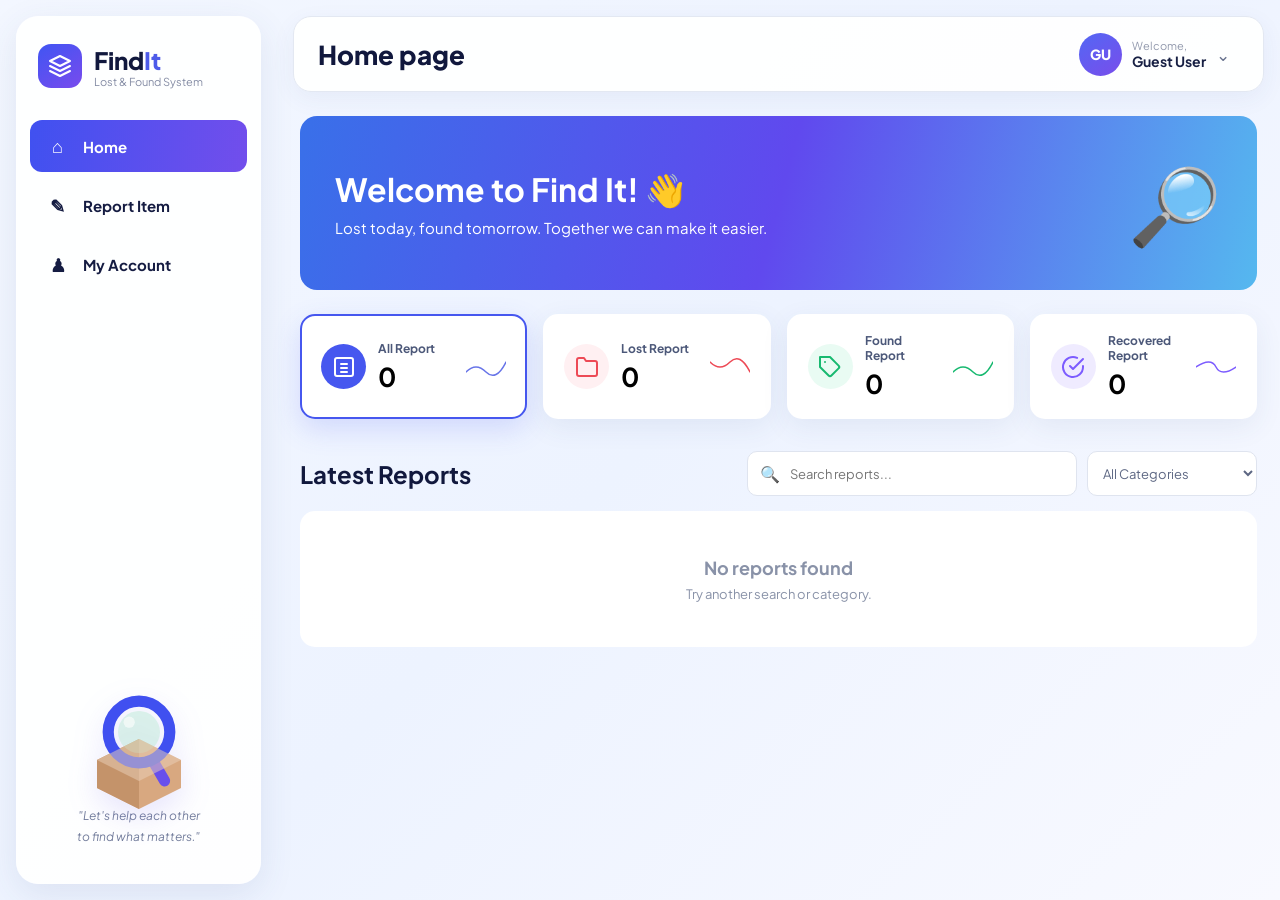
==== commit 0e49f027: "Update index.html" ====
--- a/index.html
+++ b/index.html
@@ -1,23 +1,26 @@
 <!DOCTYPE html>
 <html lang="en">
-
 <head>
-<meta charset="UTF-8">
-<meta name="viewport" content="width=device-width,initial-scale=1.0">
-<title>FindIt — Home</title>
-<link href="https://fonts.googleapis.com/css2?family=Plus+Jakarta+Sans:wght@400;500;600;700;800&display=swap" rel="stylesheet">
-<link rel="stylesheet" href="style.css">
+    <meta charset="UTF-8">
+    <meta name="viewport" content="width=device-width, initial-scale=1.0">
+    <title>FindIt — Home</title>
+    <link href="https://fonts.googleapis.com/css2?family=Plus+Jakarta+Sans:wght@400;500;600;700;800&display=swap" rel="stylesheet">
+    <link rel="stylesheet" href="style.css">
 </head>
-
 <body>
 
 <div class="app">
 
     <!-- ================= SIDEBAR ================= -->
     <aside class="sidebar">
-
         <div class="brand">
-            <div class="brand-icon">◆</div>
+            <div class="brand-icon">
+                <svg width="24" height="24" viewBox="0 0 24 24" fill="none" xmlns="http://www.w3.org/2000/svg">
+                    <path d="M12 2L2 7L12 12L22 7L12 2Z" stroke="white" stroke-width="2" stroke-linecap="round" stroke-linejoin="round"/>
+                    <path d="M2 17L12 22L22 17" stroke="white" stroke-width="2" stroke-linecap="round" stroke-linejoin="round"/>
+                    <path d="M2 12L12 17L22 12" stroke="white" stroke-width="2" stroke-linecap="round" stroke-linejoin="round"/>
+                </svg>
+            </div>
             <div>
                 <div class="brand-name">Find<span>It</span></div>
                 <div class="brand-sub">Lost &amp; Found System</div>
@@ -38,7 +41,6 @@
 
         <div class="sidebar-art">
             <div class="box-magnify-wrapper">
-                <!-- Box & Magnifying Glass Illustration -->
                 <svg class="illustration-svg" viewBox="0 0 100 100" xmlns="http://www.w3.org/2000/svg">
                     <path d="M20 60 L50 45 L80 60 L80 80 L50 95 L20 80 Z" fill="#d8a880"/>
                     <path d="M20 60 L50 45 L50 95 L20 80 Z" fill="#c4936a"/>
@@ -54,13 +56,10 @@
                 to find what matters."
             </p>
         </div>
-
     </aside>
 
     <!-- ================= MAIN ================= -->
     <main class="main">
-
-        <!-- ================= TOP BAR ================= -->
         <header class="topbar">
             <h1 class="topbar-title">Home page</h1>
             <div class="profile-wrap">
@@ -80,10 +79,7 @@
             </div>
         </header>
 
-        <!-- ================= PAGE ================= -->
         <section class="page">
-
-            <!-- HERO -->
             <div class="hero">
                 <div>
                     <h2>Welcome to Find It! 👋</h2>
@@ -92,10 +88,8 @@
                 <div class="hero-art">🔎</div>
             </div>
 
-            <!-- ================= STATS (4 Columns) ================= -->
+            <!-- STATS CARDS -->
             <div class="stats">
-
-                <!-- ALL REPORT -->
                 <button type="button" id="filter-all" class="stat-card active-filter" onclick="setDashboardFilter('all')">
                     <div class="stat-icon blue">
                         <svg width="24" height="24" viewBox="0 0 24 24" fill="none" stroke="currentColor" stroke-width="2" stroke-linecap="round" stroke-linejoin="round"><rect x="3" y="3" width="18" height="18" rx="2" ry="2"></rect><line x1="9" y1="9" x2="15" y2="9"></line><line x1="9" y1="13" x2="15" y2="13"></line><line x1="9" y1="17" x2="15" y2="17"></line></svg>
@@ -111,7 +105,6 @@
                     </div>
                 </button>
 
-                <!-- LOST REPORT -->
                 <button type="button" id="filter-lost" class="stat-card" onclick="setDashboardFilter('lost')">
                     <div class="stat-icon red">
                         <svg width="24" height="24" viewBox="0 0 24 24" fill="none" stroke="currentColor" stroke-width="2" stroke-linecap="round" stroke-linejoin="round"><path d="M22 19a2 2 0 0 1-2 2H4a2 2 0 0 1-2-2V5a2 2 0 0 1 2-2h5l2 3h9a2 2 0 0 1 2 2z"></path></svg>
@@ -127,7 +120,6 @@
                     </div>
                 </button>
 
-                <!-- FOUND REPORT -->
                 <button type="button" id="filter-found" class="stat-card" onclick="setDashboardFilter('found')">
                     <div class="stat-icon green">
                         <svg width="24" height="24" viewBox="0 0 24 24" fill="none" stroke="currentColor" stroke-width="2" stroke-linecap="round" stroke-linejoin="round"><path d="M20.59 13.41l-7.17 7.17a2 2 0 0 1-2.83 0L2 12V2h10l8.59 8.59a2 2 0 0 1 0 2.82z"></path><line x1="7" y1="7" x2="7.01" y2="7"></line></svg>
@@ -143,7 +135,6 @@
                     </div>
                 </button>
 
-                <!-- RECOVERED REPORT -->
                 <button type="button" id="filter-recovered" class="stat-card" onclick="setDashboardFilter('recovered')">
                     <div class="stat-icon purple">
                         <svg width="24" height="24" viewBox="0 0 24 24" fill="none" stroke="currentColor" stroke-width="2" stroke-linecap="round" stroke-linejoin="round"><path d="M22 11.08V12a10 10 0 1 1-5.93-9.14"></path><polyline points="22 4 12 14.01 9 11.01"></polyline></svg>
@@ -158,10 +149,9 @@
                         </svg>
                     </div>
                 </button>
-
             </div>
 
-            <!-- ================= LATEST REPORTS ================= -->
+            <!-- SEARCH & CATEGORIES -->
             <div class="section-head">
                 <h2>Latest Reports</h2>
                 <div class="filters">
@@ -182,14 +172,12 @@
                 </div>
             </div>
 
-            <!-- ================= REPORT LIST ================= -->
             <div id="dashboard-list" class="report-grid"></div>
-
         </section>
     </main>
 </div>
 
-<!-- ================= REPORT DETAIL MODAL ================= -->
+<!-- REPORT DETAIL MODAL -->
 <div id="item-modal" class="modal" onclick="closeOuter(event)">
     <div id="modal-box" class="modal-box"></div>
 </div>
@@ -197,6 +185,5 @@
 <div id="toast" class="toast"></div>
 
 <script src="script.js"></script>
-
 </body>
 </html>
--- a/style.css
+++ b/style.css
@@ -1,5 +1,5 @@
 /* =========================================
-   FINDIT - STYLESHEET (UPDATED - FULL FINAL CLEAN)
+   FINDIT - STYLESHEET (NO OVERLAP / SMOOTH STATS)
 ========================================= */
 
 :root{
@@ -256,8 +256,6 @@
 .profile-btn.open .user-arrow{
     transform:rotate(180deg);
 }
-
-/* PROFILE MENU */
 
 .profile-menu{
     position:absolute;
@@ -363,7 +361,7 @@
 
 
 /* =========================================
-   STATS (4 Columns restored with new design)
+   STATS (DASHBOARD - DESKTOP)
 ========================================= */
 
 .stats{
@@ -384,18 +382,18 @@
     background:#fff;
     box-shadow:var(--shadow);
     text-align:left;
-    transition:.2s ease;
-}
-
+    transition: border-color .2s ease, box-shadow .2s ease;
+}
+
+/* ပွတ်တိုက်မှုမဖြစ်စေရန် transform: translateY ကို ဖယ်ရှားပြီး Shadow သာ ပြောင်းထားပါသည် */
 .stat-card:hover {
-    transform: translateY(-3px);
+    box-shadow: 0 12px 30px rgba(50,75,130,.12);
 }
 
 /* ACTIVE FILTER STATE */
 .stat-card.active-filter {
     border: 2px solid var(--blue);
-    box-shadow: 0 10px 30px rgba(70, 87, 239, 0.15);
-    transform: translateY(-3px);
+    box-shadow: 0 10px 28px rgba(70, 87, 239, 0.18);
 }
 
 .stat-card.active-filter .stat-icon.blue { background: var(--blue); color: #fff; }
@@ -411,6 +409,7 @@
     justify-content:center;
     border-radius:50%;
     transition: 0.2s ease;
+    flex-shrink: 0;
 }
 
 .stat-icon.purple{
@@ -457,7 +456,7 @@
 
 
 /* =========================================
-   SECTION HEAD 
+   SECTION HEAD & FILTERS
 ========================================= */
 
 .section-head{
@@ -512,7 +511,7 @@
 
 
 /* =========================================
-   REPORT GRID 
+   REPORT GRID & CARDS
 ========================================= */
 
 .report-grid{
@@ -520,11 +519,6 @@
     grid-template-columns:repeat(3,1fr);
     gap:20px;
 }
-
-
-/* =========================================
-   REPORT CARD 
-========================================= */
 
 .report-card{
     display:flex;
@@ -546,21 +540,26 @@
 .report-card-media {
     position:relative;
     width: 100%;
-    height: 220px;
+    height: auto;
+    min-height: 180px;
     background:#eef2fb;
     overflow:hidden;
+    display:flex;
+    align-items:center;
+    justify-content:center;
 }
 
 .report-card-image {
     width: 100%;
-    height: 100%;
+    height: auto;
+    max-height: 320px;
     display: block;
-    object-fit: cover;
+    object-fit: contain;
 }
 
 .report-card-placeholder {
     width: 100%;
-    height: 100%;
+    height: 180px;
     display: flex;
     align-items: center;
     justify-content: center;
@@ -675,7 +674,7 @@
 
 
 /* =========================================
-   REPORT PAGE
+   REPORT FORM PAGE
 ========================================= */
 
 .warning{
@@ -812,7 +811,6 @@
     font-size:11px;
 }
 
-/* UPLOAD BOX WITH PREVIEW INSIDE */
 .upload-box{
     min-height:115px;
     display:flex;
@@ -909,9 +907,9 @@
 }
 
 
-/* =========================================
-   DETAIL MODAL
-========================================= */
+/* =======================================================
+   DETAIL MODAL & ACTION BUTTONS (Z-INDEX 1000 FOR OVERLAY)
+======================================================= */
 
 .modal{
     position:fixed;
@@ -921,7 +919,7 @@
     justify-content:center;
     padding:20px;
     background: rgba(20,27,55,.48);
-    z-index:200;
+    z-index:1000;
 }
 
 .modal.show {
@@ -967,9 +965,11 @@
 
 .modal-image{
     width:100%;
-    height:280px;
+    max-height:400px;
+    height:auto;
     display:block;
-    object-fit:cover;
+    object-fit:contain;
+    background: #f0f3fa;
 }
 
 .modal-image-placeholder{
@@ -1048,17 +1048,21 @@
 
 .modal-actions{
     display:flex;
-    gap:10px;
-    margin-top:20px;
+    flex-direction:column;
+    gap:12px;
+    margin-top:24px;
 }
 
 .modal-actions button{
-    flex:1;
-    height:45px;
+    width:100%;
+    min-height:48px;
     border:0;
-    border-radius:9px;
-    font-size:13px;
+    border-radius:12px;
+    font-size:14px;
     font-weight:800;
+    display:flex;
+    align-items:center;
+    justify-content:center;
 }
 
 .btn-secondary{
@@ -1148,13 +1152,14 @@
 .edit-photo-preview img{
     width:100%;
     max-height:200px;
-    object-fit:cover;
+    object-fit:contain;
     border-radius:10px;
+    background:#f0f3fa;
 }
 
 
 /* =========================================
-   ACCOUNT
+   MY ACCOUNT PAGE
 ========================================= */
 
 .account-head{
@@ -1203,7 +1208,7 @@
 .account-stats{
     margin-bottom:24px;
     display:grid;
-    grid-template-columns: repeat(3,1fr);
+    grid-template-columns: repeat(3, 1fr);
     gap:16px;
 }
 
@@ -1391,7 +1396,7 @@
     font-size:12px;
     pointer-events:none;
     transition:.25s;
-    z-index:300;
+    z-index:1100;
 }
 
 .toast.show{
@@ -1401,7 +1406,7 @@
 
 
 /* =========================================
-   MOBILE RESPONSIVE
+   RESPONSIVE (TABLET: max-width 850px)
 ========================================= */
 
 @media(max-width:900px){
@@ -1411,7 +1416,6 @@
 }
 
 @media(max-width:850px){
-    /* 1. Transform Sidebar into Mobile Bottom Navigation */
     .sidebar{
         position:fixed;
         left:0;
@@ -1431,7 +1435,7 @@
     }
     
     .brand, .sidebar-art {
-        display:none; /* Hide Logo and Art on Bottom Nav */
+        display:none; 
     }
     
     .sidebar nav{
@@ -1466,10 +1470,9 @@
         color: var(--blue);
     }
 
-    /* 2. Main content adjustment for Bottom Nav */
     .main{
         margin-left:0;
-        padding:12px 12px 85px 12px; /* Bottom padding to clear the nav bar */
+        padding:12px 12px 85px 12px; 
     }
     
     .report-grid{
@@ -1477,7 +1480,20 @@
     }
 }
 
+
+/* =========================================
+   RESPONSIVE (PHONE: max-width 650px)
+========================================= */
+
 @media(max-width:650px){
+    .modal {
+        padding: 12px;
+    }
+
+    .modal-image {
+        max-height: 280px;
+    }
+
     .topbar{
         height:65px;
         padding:0 15px;
@@ -1505,18 +1521,43 @@
         font-size:50px;
     }
     
+    /* HORIZONTAL SCROLL FOR STATS CARDS */
     .stats{
-        grid-template-columns:repeat(2,1fr);
-        gap:12px;
-        margin: 18px 0;
+        display: flex;
+        overflow-x: auto;
+        gap: 12px;
+        margin: 22px 0 18px 0; /* အပေါ် Welcome Bar နှင့် ပွတ်တိုက်မှု ကင်းစေရန် margin-top ကို 22px ထားရှိသည် */
+        padding: 4px 2px 8px 2px;
+        scroll-snap-type: x mandatory;
+        -webkit-overflow-scrolling: touch;
     }
     
+    .stats::-webkit-scrollbar {
+        display: none;
+    }
+    .stats {
+        -ms-overflow-style: none;
+        scrollbar-width: none;
+    }
+
     .stat-card {
+        flex: 0 0 160px;
+        scroll-snap-align: start;
         padding: 15px;
         min-height: 90px;
         flex-direction: column;
         align-items: flex-start;
         position: relative;
+        /* ပွတ်တိုက်မှုဖြစ်စေသော transform အား လုံးဝဖယ်ရှားထားပါသည် */
+        transform: none !important;
+    }
+
+    .stat-card:hover {
+        transform: none !important;
+    }
+
+    .stat-card.active-filter {
+        transform: none !important;
     }
 
     .stat-icon {
@@ -1557,19 +1598,19 @@
         margin-top: 20px;
     }
     
-    /* 1. Search Bar & Categories in ONE ROW on Mobile */
+    /* Search Bar & Categories on ONE ROW */
     .filters{
-        flex-direction: row; /* ဘေးတိုက်ထားမည် */
+        flex-direction: row; 
         gap: 8px;
         width: 100%;
     }
     .search-box {
-        flex: 1; /* နေရာလွတ်ကို Search Box ကယူမည် */
+        flex: 1; 
         min-width: 0;
         height: 42px;
     }
     .filters select{
-        width: 125px; /* Category အကွက်ကို Fixed Size ပေးမည် */
+        width: 125px; 
         min-width: 0;
         flex-shrink: 0;
         height: 42px;
@@ -1605,26 +1646,26 @@
         gap:8px;
     }
     
-    /* 2. My Account Stats 3-in-a-row on Mobile */
+    /* My Account Stats 3-in-a-row on Phone */
     .account-stats{
-        grid-template-columns: repeat(3, 1fr); /* ၃ ကွက်တွဲ */
-        gap: 8px; /* ကွက်လပ်ကို နည်းနည်းလျှော့မည် */
+        grid-template-columns: repeat(3, 1fr); 
+        gap: 8px; 
         margin-bottom: 20px;
     }
     .account-stats > div {
-        padding: 10px 5px; /* ဘေးဘောင်ကို သေးပေးမည် */
-        flex-direction: column; /* အစက်၊ စာ၊ ဂဏန်းကို အပေါ်အောက်စီမည် */
+        padding: 10px 5px; 
+        flex-direction: column; 
         justify-content: center;
         text-align: center;
         gap: 5px;
-        font-size: 9px; /* စာလုံးအရွယ်အစား သေးပေးမည် */
+        font-size: 9px; 
     }
     .account-stats > div span {
-        margin: 0; /* အစက်လေးကို အလယ်ရောက်အောင် */
+        margin: 0; 
     }
     .account-stats strong{
         margin-left: 0;
-        font-size: 18px; /* ဂဏန်းကို အလယ်ဗဟိုမှာထားမည် */
+        font-size: 18px; 
     }
 
     .auth-card{
@@ -1633,17 +1674,9 @@
     .modal-info{
         grid-template-columns:1fr;
     }
-    .modal-actions{
-        flex-direction:column;
-    }
-    .modal-image{
-        height:200px;
-    }
-    .report-card-media, .report-card-footer {
+    
+    .report-card-footer {
         flex-direction:column;
         align-items:flex-start;
     }
-    .report-card-media {
-        height: 180px;
-    }
-}
+}
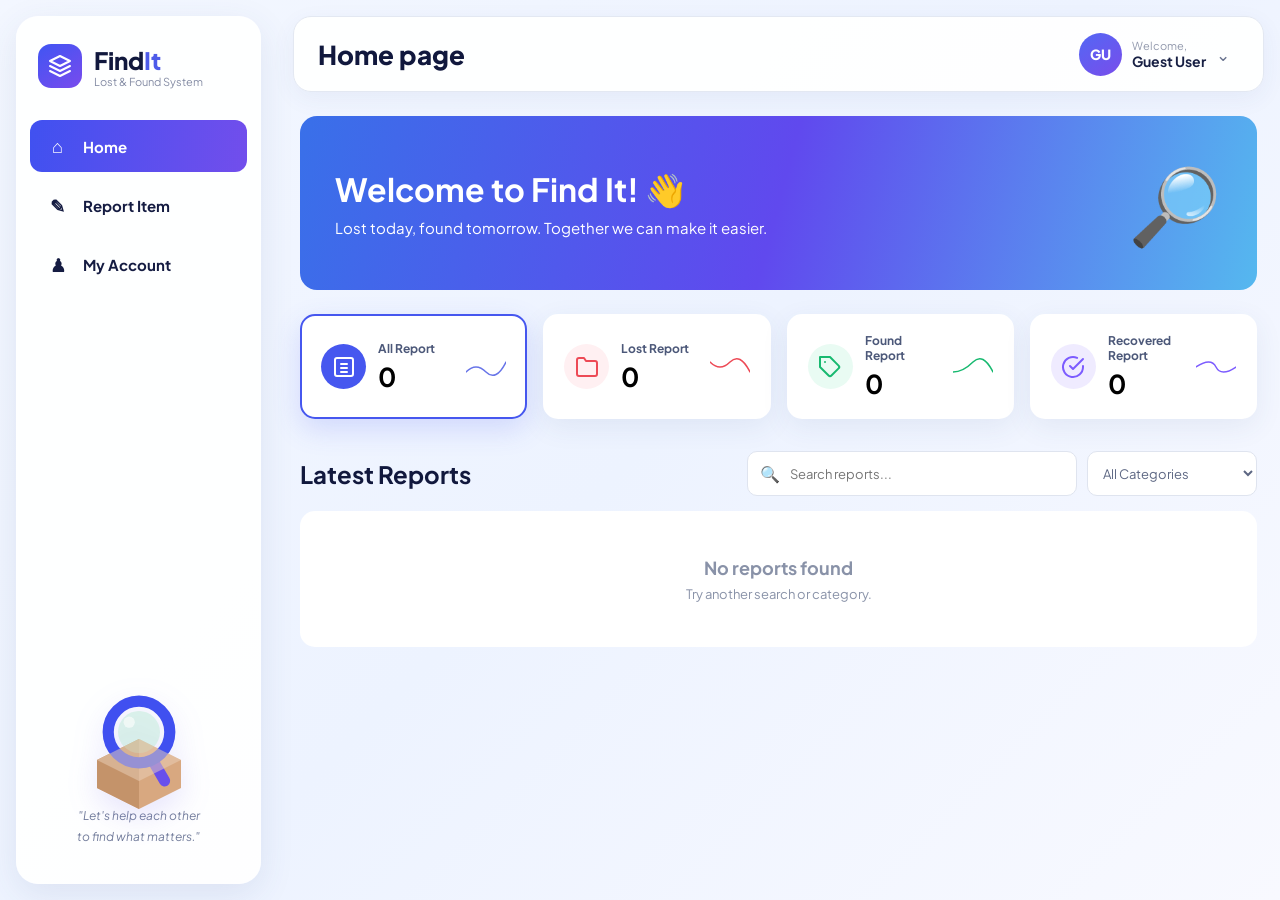
==== commit 5fac5630: "Update index.html" ====
--- a/index.html
+++ b/index.html
@@ -71,11 +71,7 @@
                     </div>
                     <span class="user-arrow" id="profile-arrow">⌄</span>
                 </button>
-                <div class="profile-menu" id="profile-menu">
-                    <button type="button" onclick="addAccount()"><span>＋</span> Add Account</button>
-                    <div class="profile-divider"></div>
-                    <button type="button" class="logout-menu" onclick="logout()"><span>↪</span> Sign Out</button>
-                </div>
+                <div class="profile-menu" id="profile-menu"></div>
             </div>
         </header>
 
@@ -130,7 +126,7 @@
                     </div>
                     <div class="stat-chart">
                         <svg viewBox="0 0 40 20" width="40" height="20">
-                            <path d="M0 15 Q 10 5, 20 15 T 40 5" fill="none" stroke="#18b970" stroke-width="1.5" stroke-linecap="round"/>
+                            <path d="M0 15 Q 10 15, 20 5 T 40 15" fill="none" stroke="#18b970" stroke-width="1.5" stroke-linecap="round"/>
                         </svg>
                     </div>
                 </button>
--- a/style.css
+++ b/style.css
@@ -1,141 +1,135 @@
 /* =========================================
-   FINDIT - STYLESHEET (NO OVERLAP / SMOOTH STATS)
+   FINDIT - STYLESHEET (CLEAN & COMPLETE FINAL)
 ========================================= */
 
-:root{
-    --bg:#eef4ff;
-    --white:#ffffff;
-    --text:#11183d;
-    --muted:#7d87a2;
-    --blue:#4657ef;
-    --purple:#7550ed;
-    --border:#dfe4ef;
-    --red:#ed4a56;
-    --green:#18b970;
-    --yellow:#d89500;
-    --shadow:0 8px 28px rgba(50,75,130,.08);
-}
-
-*{
-    box-sizing:border-box;
-}
-
-body{
-    margin:0;
-    min-height:100vh;
-    font-family:'Plus Jakarta Sans',sans-serif;
-    color:var(--text);
-    background:linear-gradient(
-        135deg,
-        #f3f7ff,
-        #edf3ff,
-        #f8f9ff
-    );
+:root {
+    --bg: #eef4ff;
+    --white: #ffffff;
+    --text: #11183d;
+    --muted: #7d87a2;
+    --blue: #4657ef;
+    --purple: #7550ed;
+    --border: #dfe4ef;
+    --red: #ed4a56;
+    --green: #18b970;
+    --yellow: #d89500;
+    --shadow: 0 8px 28px rgba(50, 75, 130, .08);
+}
+
+* {
+    box-sizing: border-box;
+}
+
+body {
+    margin: 0;
+    min-height: 100vh;
+    font-family: 'Plus Jakarta Sans', sans-serif;
+    color: var(--text);
+    background: linear-gradient(135deg, #f3f7ff, #edf3ff, #f8f9ff);
 }
 
 button,
 input,
 select,
-textarea{
-    font-family:inherit;
-}
-
-button{
-    cursor:pointer;
-}
-
+textarea {
+    font-family: inherit;
+}
+
+button {
+    cursor: pointer;
+}
 
 /* =========================================
-   SIDEBAR
+   SIDEBAR (DESKTOP)
 ========================================= */
 
-.sidebar{
-    position:fixed;
-    left:16px;
-    top:16px;
-    bottom:16px;
-    width:245px;
-    background:rgba(255,255,255,.92);
-    border-radius:22px;
-    box-shadow: 0 10px 35px rgba(55,75,130,.10);
-    overflow:hidden;
-    z-index:10;
-}
-
-.brand{
-    display:flex;
-    align-items:center;
-    gap:12px;
-    padding:28px 22px 24px;
-}
-
-.brand-icon{
-    width:44px;
-    height:44px;
-    display:flex;
-    align-items:center;
-    justify-content:center;
-    border-radius:13px;
-    color:#fff;
+.sidebar {
+    position: fixed;
+    left: 16px;
+    top: 16px;
+    bottom: 16px;
+    width: 245px;
+    background: rgba(255, 255, 255, .92);
+    border-radius: 22px;
+    box-shadow: 0 10px 35px rgba(55, 75, 130, .10);
+    overflow: hidden;
+    z-index: 10;
+}
+
+.brand {
+    display: flex;
+    align-items: center;
+    gap: 12px;
+    padding: 28px 22px 24px;
+}
+
+.brand-icon {
+    width: 44px;
+    height: 44px;
+    display: flex;
+    align-items: center;
+    justify-content: center;
+    border-radius: 13px;
+    color: #fff;
     background: linear-gradient(145deg, #4055f3, #794bed);
     font-size: 18px;
 }
 
-.brand-name{
-    font-size:24px;
-    font-weight:800;
-}
-
-.brand-name span{
-    color:#4d5be9;
-}
-
-.brand-sub{
-    color:#858da5;
-    font-size:11px;
-}
-
-.sidebar nav{
-    display:flex;
-    flex-direction:column;
-    gap:7px;
-    padding:8px 14px;
-}
-
-.nav-item{
-    height:52px;
-    display:flex;
-    align-items:center;
-    gap:14px;
-    padding:0 16px;
-    border-radius:12px;
-    color:#151c42;
-    text-decoration:none;
-    font-size:15px;
-    font-weight:700;
-}
-
-.nav-item:hover{
-    background:#eef1ff;
-}
-
-.nav-item.active{
-    color:#fff;
+.brand-name {
+    font-size: 24px;
+    font-weight: 800;
+}
+
+.brand-name span {
+    color: #4d5be9;
+}
+
+.brand-sub {
+    color: #858da5;
+    font-size: 11px;
+}
+
+.sidebar nav {
+    display: flex;
+    flex-direction: column;
+    gap: 7px;
+    padding: 8px 14px;
+}
+
+.nav-item {
+    height: 52px;
+    display: flex;
+    align-items: center;
+    gap: 14px;
+    padding: 0 16px;
+    border-radius: 12px;
+    color: #151c42;
+    text-decoration: none;
+    font-size: 15px;
+    font-weight: 700;
+}
+
+.nav-item:hover {
+    background: #eef1ff;
+}
+
+.nav-item.active {
+    color: #fff;
     background: linear-gradient(100deg, #4051f0, #724eec);
 }
 
-.nav-item span{
-    width:23px;
-    text-align:center;
-    font-size:18px;
-}
-
-.sidebar-art{
-    position:absolute;
-    left:0;
-    right:0;
-    bottom:25px;
-    text-align:center;
+.nav-item span {
+    width: 23px;
+    text-align: center;
+    font-size: 18px;
+}
+
+.sidebar-art {
+    position: absolute;
+    left: 0;
+    right: 0;
+    bottom: 25px;
+    text-align: center;
 }
 
 .box-magnify-wrapper {
@@ -151,249 +145,237 @@
     filter: drop-shadow(0 10px 15px rgba(104, 79, 236, 0.15));
 }
 
-.sidebar-art p{
-    color:#737d9c;
-    font-size:12px;
-    line-height:1.7;
-    font-style:italic;
+.sidebar-art p {
+    color: #737d9c;
+    font-size: 12px;
+    line-height: 1.7;
+    font-style: italic;
     margin-top: -10px;
 }
-
 
 /* =========================================
    MAIN
 ========================================= */
 
-.main{
-    min-height:100vh;
-    margin-left:277px;
-    padding:16px;
-}
-
+.main {
+    min-height: 100vh;
+    margin-left: 277px;
+    padding: 16px;
+}
 
 /* =========================================
    TOP BAR
 ========================================= */
 
-.topbar{
-    height:76px;
-    width:100%;
-    display:flex;
-    align-items:center;
-    justify-content:space-between;
-    padding:0 24px;
-    background:rgba(255,255,255,.96);
-    border:1px solid #e3e8f2;
-    border-radius:18px;
-    box-shadow: 0 7px 25px rgba(50,75,130,.06);
+.topbar {
+    height: 76px;
+    width: 100%;
+    display: flex;
+    align-items: center;
+    justify-content: space-between;
+    padding: 0 24px;
+    background: rgba(255, 255, 255, .96);
+    border: 1px solid #e3e8f2;
+    border-radius: 18px;
+    box-shadow: 0 7px 25px rgba(50, 75, 130, .06);
     margin-bottom: 24px;
 }
 
-.topbar-title{
-    margin:0;
-    font-size:26px;
-    font-weight:800;
-}
-
+.topbar-title {
+    margin: 0;
+    font-size: 26px;
+    font-weight: 800;
+}
 
 /* =========================================
    PROFILE
 ========================================= */
 
-.profile-wrap{
-    position:relative;
-}
-
-.profile-btn{
-    display:flex;
-    align-items:center;
-    gap:10px;
-    border:0;
-    background:transparent;
-    padding:7px 9px;
-    border-radius:13px;
-}
-
-.profile-btn:hover{
-    background:#f3f5ff;
-}
-
-.avatar{
-    width:43px;
-    height:43px;
-    display:flex;
-    align-items:center;
-    justify-content:center;
-    border-radius:50%;
-    color:#fff;
+.profile-wrap {
+    position: relative;
+}
+
+.profile-btn {
+    display: flex;
+    align-items: center;
+    gap: 10px;
+    border: 0;
+    background: transparent;
+    padding: 7px 9px;
+    border-radius: 13px;
+}
+
+.profile-btn:hover {
+    background: #f3f5ff;
+}
+
+.avatar {
+    width: 43px;
+    height: 43px;
+    display: flex;
+    align-items: center;
+    justify-content: center;
+    border-radius: 50%;
+    color: #fff;
     background: linear-gradient(145deg, #5367f4, #794deb);
-    font-size:14px;
-    font-weight:800;
-}
-
-.user-info{
-    display:flex;
-    flex-direction:column;
-    text-align:left;
-}
-
-.user-info small{
-    color:#9299ad;
-    font-size:11px;
-}
-
-.user-info strong{
-    color:#182044;
-    font-size:14px;
-}
-
-.user-arrow{
-    color:#68728e;
-    font-size:17px;
-    transition:.2s;
-}
-
-.profile-btn.open .user-arrow{
-    transform:rotate(180deg);
-}
-
-.profile-menu{
-    position:absolute;
-    top:calc(100% + 8px);
-    right:0;
-    width:190px;
-    padding:7px;
-    background:#fff;
-    border:1px solid #e5e8f1;
-    border-radius:13px;
-    box-shadow: 0 14px 35px rgba(35,50,100,.15);
-    opacity:0;
-    visibility:hidden;
-    transform:translateY(-6px);
-    transition:.18s;
-    z-index:100;
-}
-
-.profile-menu.show{
-    opacity:1;
-    visibility:visible;
-    transform:translateY(0);
-}
-
-.profile-menu button{
-    width:100%;
-    height:40px;
-    display:flex;
-    align-items:center;
-    gap:11px;
-    padding:0 11px;
-    border:0;
-    border-radius:9px;
-    background:transparent;
-    color:#202846;
-    font-size:13px;
-    font-weight:700;
-    text-align:left;
-}
-
-.profile-menu button:hover{
-    background:#f3f5ff;
-}
-
-.profile-menu button span{
-    width:22px;
-    text-align:center;
-    font-size:17px;
-}
-
-.profile-divider{
-    height:1px;
-    margin:5px 4px;
-    background:#edf0f5;
-}
-
-.profile-menu .logout-menu{
-    color:#e44955;
-}
-
-.profile-menu .logout-menu:hover{
-    background:#fff1f3;
-}
-
+    font-size: 14px;
+    font-weight: 800;
+}
+
+.user-info {
+    display: flex;
+    flex-direction: column;
+    text-align: left;
+}
+
+.user-info small {
+    color: #9299ad;
+    font-size: 11px;
+}
+
+.user-info strong {
+    color: #182044;
+    font-size: 14px;
+}
+
+.user-arrow {
+    color: #68728e;
+    font-size: 17px;
+    transition: .2s;
+}
+
+.profile-btn.open .user-arrow {
+    transform: rotate(180deg);
+}
+
+.profile-menu {
+    position: absolute;
+    top: calc(100% + 8px);
+    right: 0;
+    width: 190px;
+    padding: 7px;
+    background: #fff;
+    border: 1px solid #e5e8f1;
+    border-radius: 13px;
+    box-shadow: 0 14px 35px rgba(35, 50, 100, .15);
+    opacity: 0;
+    visibility: hidden;
+    transform: translateY(-6px);
+    transition: .18s;
+    z-index: 100;
+}
+
+.profile-menu.show {
+    opacity: 1;
+    visibility: visible;
+    transform: translateY(0);
+}
+
+.profile-menu button {
+    width: 100%;
+    height: 40px;
+    display: flex;
+    align-items: center;
+    gap: 11px;
+    padding: 0 11px;
+    border: 0;
+    border-radius: 9px;
+    background: transparent;
+    color: #202846;
+    font-size: 13px;
+    font-weight: 700;
+    text-align: left;
+}
+
+.profile-menu button:hover {
+    background: #f3f5ff;
+}
+
+.profile-menu button span {
+    width: 22px;
+    text-align: center;
+    font-size: 17px;
+}
+
+.profile-divider {
+    height: 1px;
+    margin: 5px 4px;
+    background: #edf0f5;
+}
+
+.profile-menu .logout-menu {
+    color: #e44955;
+}
+
+.profile-menu .logout-menu:hover {
+    background: #fff1f3;
+}
 
 /* =========================================
-   PAGE
+   PAGE & HERO
 ========================================= */
 
-.page{
-    padding:0px 7px 30px;
-}
-
-
-/* =========================================
-   HERO
-========================================= */
-
-.hero{
-    min-height:174px;
-    display:flex;
-    align-items:center;
-    justify-content:space-between;
-    padding:28px 35px;
-    border-radius:17px;
-    color:#fff;
+.page {
+    padding: 0px 7px 30px;
+}
+
+.hero {
+    min-height: 174px;
+    display: flex;
+    align-items: center;
+    justify-content: space-between;
+    padding: 28px 35px;
+    border-radius: 17px;
+    color: #fff;
     background: linear-gradient(105deg, #3970e9, #6049ee, #55b8ef);
 }
 
-.hero h2{
-    margin:0 0 8px;
-    font-size:32px;
-}
-
-.hero p{
-    margin:0;
-    font-size:15px;
-}
-
-.hero-art{
-    font-size:75px;
-}
-
+.hero h2 {
+    margin: 0 0 8px;
+    font-size: 32px;
+}
+
+.hero p {
+    margin: 0;
+    font-size: 15px;
+}
+
+.hero-art {
+    font-size: 75px;
+}
 
 /* =========================================
    STATS (DASHBOARD - DESKTOP)
 ========================================= */
 
-.stats{
-    display:grid;
-    grid-template-columns:repeat(4,1fr);
-    gap:16px;
+.stats {
+    display: grid;
+    grid-template-columns: repeat(4, 1fr);
+    gap: 16px;
     margin: 24px 0;
 }
 
-.stat-card{
-    min-height:104px;
-    display:flex;
-    align-items:center;
-    gap:12px;
-    padding:17px 19px;
-    border: 2px solid transparent; 
-    border-radius:15px;
-    background:#fff;
-    box-shadow:var(--shadow);
-    text-align:left;
+.stat-card {
+    min-height: 104px;
+    display: flex;
+    align-items: center;
+    gap: 12px;
+    padding: 17px 19px;
+    border: 2px solid transparent;
+    border-radius: 15px;
+    background: #fff;
+    box-shadow: var(--shadow);
+    text-align: left;
     transition: border-color .2s ease, box-shadow .2s ease;
 }
 
-/* ပွတ်တိုက်မှုမဖြစ်စေရန် transform: translateY ကို ဖယ်ရှားပြီး Shadow သာ ပြောင်းထားပါသည် */
 .stat-card:hover {
-    box-shadow: 0 12px 30px rgba(50,75,130,.12);
-}
-
-/* ACTIVE FILTER STATE */
+    box-shadow: 0 12px 30px rgba(50, 75, 130, .12);
+}
+
 .stat-card.active-filter {
     border: 2px solid var(--blue);
-    box-shadow: 0 10px 28px rgba(70, 87, 239, 0.18);
+    box-shadow: 0 10px 28px rgba(70, 87, 239, .18);
 }
 
 .stat-card.active-filter .stat-icon.blue { background: var(--blue); color: #fff; }
@@ -401,152 +383,150 @@
 .stat-card.active-filter .stat-icon.green { background: var(--green); color: #fff; }
 .stat-card.active-filter .stat-icon.purple { background: var(--purple); color: #fff; }
 
-.stat-icon{
-    width:45px;
-    height:45px;
-    display:flex;
-    align-items:center;
-    justify-content:center;
-    border-radius:50%;
+.stat-icon {
+    width: 45px;
+    height: 45px;
+    display: flex;
+    align-items: center;
+    justify-content: center;
+    border-radius: 50%;
     transition: 0.2s ease;
     flex-shrink: 0;
 }
 
-.stat-icon.purple{
-    background:rgba(124,92,255,.12);
-    color:#7c5cff;
-}
-
-.stat-icon.blue{
-    background:#eaf2ff;
+.stat-icon.purple {
+    background: rgba(124, 92, 255, .12);
+    color: #7c5cff;
+}
+
+.stat-icon.blue {
+    background: #eaf2ff;
     color: #4657ef;
 }
 
-.stat-icon.red{
-    background:#fff0f2;
+.stat-icon.red {
+    background: #fff0f2;
     color: #ed4a56;
 }
 
-.stat-icon.green{
-    background:#e9fbf3;
+.stat-icon.green {
+    background: #e9fbf3;
     color: #18b970;
 }
 
-.stat-card div:nth-child(2){
-    display:flex;
-    flex-direction:column;
-}
-
-.stat-card span{
-    color:#4c5879;
-    font-size:12px;
-    font-weight:700;
-}
-
-.stat-card strong{
-    margin-top:4px;
-    font-size:26px;
-}
-
-.stat-chart{
-    margin-left:auto;
-    display:flex;
-    align-items:center;
-}
-
+.stat-card div:nth-child(2) {
+    display: flex;
+    flex-direction: column;
+}
+
+.stat-card span {
+    color: #4c5879;
+    font-size: 12px;
+    font-weight: 700;
+}
+
+.stat-card strong {
+    margin-top: 4px;
+    font-size: 26px;
+}
+
+.stat-chart {
+    margin-left: auto;
+    display: flex;
+    align-items: center;
+}
 
 /* =========================================
    SECTION HEAD & FILTERS
 ========================================= */
 
-.section-head{
-    display:flex;
-    align-items:center;
-    justify-content:space-between;
+.section-head {
+    display: flex;
+    align-items: center;
+    justify-content: space-between;
     margin-top: 32px;
     margin-bottom: 15px;
 }
 
-.section-head h2{
-    margin:0;
-    font-size:24px;
-}
-
-.filters{
-    display:flex;
-    gap:10px;
-}
-
-.search-box{
-    width:330px;
-    height:45px;
-    display:flex;
-    align-items:center;
-    gap:8px;
-    padding:0 12px;
-    border:1px solid var(--border);
-    border-radius:10px;
-    background:#fff;
-}
-
-.search-box input{
-    width:100%;
-    border:0;
-    outline:0;
-    background:transparent;
-    font-size:13px;
+.section-head h2 {
+    margin: 0;
+    font-size: 24px;
+}
+
+.filters {
+    display: flex;
+    gap: 10px;
+}
+
+.search-box {
+    width: 330px;
+    height: 45px;
+    display: flex;
+    align-items: center;
+    gap: 8px;
+    padding: 0 12px;
+    border: 1px solid var(--border);
+    border-radius: 10px;
+    background: #fff;
+}
+
+.search-box input {
+    width: 100%;
+    border: 0;
+    outline: 0;
+    background: transparent;
+    font-size: 13px;
     color: var(--text);
 }
 
-.filters select{
-    height:45px;
-    min-width:170px;
-    padding:0 11px;
-    border:1px solid var(--border);
-    border-radius:10px;
-    background:#fff;
-    color:#5d6783;
+.filters select {
+    height: 45px;
+    min-width: 170px;
+    padding: 0 11px;
+    border: 1px solid var(--border);
+    border-radius: 10px;
+    background: #fff;
+    color: #5d6783;
     font-size: 13px;
 }
-
 
 /* =========================================
    REPORT GRID & CARDS
 ========================================= */
 
-.report-grid{
-    display:grid;
-    grid-template-columns:repeat(3,1fr);
-    gap:20px;
-}
-
-.report-card{
-    display:flex;
-    flex-direction:column;
-    overflow:hidden;
-    border-radius:16px;
-    background:#fff;
-    border:1px solid #edf0f6;
-    box-shadow: 0 7px 25px rgba(50,75,130,.08);
-    cursor:pointer;
-    transition:.2s ease;
-}
-
-.report-card:hover{
-    transform:translateY(-4px);
-    box-shadow: 0 13px 30px rgba(50,75,130,.14);
+.report-grid {
+    display: grid;
+    grid-template-columns: repeat(3, 1fr);
+    gap: 20px;
+}
+
+.report-card {
+    display: flex;
+    flex-direction: column;
+    overflow: hidden;
+    border-radius: 16px;
+    background: #fff;
+    border: 1px solid #edf0f6;
+    box-shadow: 0 7px 25px rgba(50, 75, 130, .08);
+    cursor: pointer;
+    transition: .2s ease;
+}
+
+.report-card:hover {
+    transform: translateY(-4px);
+    box-shadow: 0 13px 30px rgba(50, 75, 130, .14);
 }
 
 .report-card-media {
-    position:relative;
+    position: relative;
     width: 100%;
     height: auto;
     min-height: 180px;
-    background:#eef2fb;
-    overflow:hidden;
-    display:flex;
-    align-items:center;
-    justify-content:center;
+    background: #eef2fb;
+    overflow: hidden;
+    display: flex;
+    align-items: center;
+    justify-content: center;
 }
 
 .report-card-image {
@@ -567,50 +547,50 @@
     background: #f0f3fa;
 }
 
-.report-status{
-    position:absolute;
-    top:11px;
-    left:11px;
-    padding:6px 11px;
-    border-radius:8px;
-    font-size:11px;
-    font-weight:800;
-    letter-spacing:.3px;
-    box-shadow: 0 3px 10px rgba(0,0,0,.08);
-    z-index:2;
-}
-
-.report-status.lost{
-    color:#d9273d;
-    background:#ffe4e8;
-    border:1px solid #ffc1c9;
-}
-
-.report-status.found{
-    color:#087b4d;
-    background:#dcfaeb;
-    border:1px solid #a8ebcc;
-}
-
-.report-status.recovered{
-    color:#9a6500;
-    background:#fff1c9;
-    border:1px solid #f5d67b;
-}
-
-.report-card-body{
-    padding:16px;
-    display:flex;
-    flex-direction:column;
-    flex:1;
-}
-
-.report-card-body h3{
-    margin:0 0 12px;
-    color:#11183d;
-    font-size:17px;
-    font-weight:800;
-    line-height:1.4;
+.report-status {
+    position: absolute;
+    top: 11px;
+    left: 11px;
+    padding: 6px 11px;
+    border-radius: 8px;
+    font-size: 11px;
+    font-weight: 800;
+    letter-spacing: .3px;
+    box-shadow: 0 3px 10px rgba(0, 0, 0, .08);
+    z-index: 2;
+}
+
+.report-status.lost {
+    color: #d9273d;
+    background: #ffe4e8;
+    border: 1px solid #ffc1c9;
+}
+
+.report-status.found {
+    color: #087b4d;
+    background: #dcfaeb;
+    border: 1px solid #a8ebcc;
+}
+
+.report-status.recovered {
+    color: #9a6500;
+    background: #fff1c9;
+    border: 1px solid #f5d67b;
+}
+
+.report-card-body {
+    padding: 16px;
+    display: flex;
+    flex-direction: column;
+    flex: 1;
+}
+
+.report-card-body h3 {
+    margin: 0 0 12px;
+    color: #11183d;
+    font-size: 17px;
+    font-weight: 800;
+    line-height: 1.4;
     white-space: nowrap;
     overflow: hidden;
     text-overflow: ellipsis;
@@ -618,21 +598,21 @@
 
 .report-card-meta,
 .report-card-footer {
-    display:flex;
-    align-items:center;
-    justify-content:space-between;
-    gap:8px;
-    font-size:13px;
-    font-weight:700;
+    display: flex;
+    align-items: center;
+    justify-content: space-between;
+    gap: 8px;
+    font-size: 13px;
+    font-weight: 700;
 }
 
 .report-card-meta {
-    color:#4e5875;
+    color: #4e5875;
     margin-bottom: 14px;
 }
 
 .report-card-footer {
-    color:#66718d;
+    color: #66718d;
     margin-top: auto;
     padding-top: 12px;
     border-top: 1px dashed #e3e7f0;
@@ -640,217 +620,236 @@
 
 .report-card-meta span,
 .report-card-footer span {
-    display:flex;
-    align-items:center;
-    gap:5px;
+    display: flex;
+    align-items: center;
+    gap: 5px;
     white-space: nowrap;
     overflow: hidden;
     text-overflow: ellipsis;
 }
 
-
 /* =========================================
    EMPTY STATE
 ========================================= */
 
-.empty{
-    grid-column:1/-1;
-    padding:45px 20px;
-    text-align:center;
-    color:#8992a8;
-    background:#fff;
-    border-radius:15px;
-}
-
-.empty h3{
-    margin:0 0 7px;
+.empty {
+    grid-column: 1 / -1;
+    padding: 45px 20px;
+    text-align: center;
+    color: #8992a8;
+    background: #fff;
+    border-radius: 15px;
+}
+
+.empty h3 {
+    margin: 0 0 7px;
     font-size: 18px;
 }
 
-.empty p{
-    margin:0;
-    font-size:13px;
-}
-
+.empty p {
+    margin: 0;
+    font-size: 13px;
+}
 
 /* =========================================
    REPORT FORM PAGE
 ========================================= */
 
-.warning{
-    margin-bottom:16px;
-    padding:13px 20px;
-    display:flex;
-    align-items:center;
-    gap:13px;
-    border:1px solid #f0dca9;
-    border-radius:13px;
-    background:#fff8e8;
-    color:#73521e;
+.warning {
+    margin-bottom: 16px;
+    padding: 13px 20px;
+    display: flex;
+    align-items: center;
+    gap: 13px;
+    border: 1px solid #f0dca9;
+    border-radius: 13px;
+    background: #fff8e8;
+    color: #73521e;
     font-size: 14px;
 }
 
-.warning p{
-    margin:3px 0 0;
-    font-size:12px;
-}
-
-.form-card{
-    padding:24px;
-    background:#fff;
-    border-radius:17px;
-    box-shadow:var(--shadow);
-}
-
-.type-switch{
-    display:grid;
-    grid-template-columns:1fr 1fr;
-    margin-bottom:20px;
-}
-
-.type-btn{
-    height:55px;
-    border:1px solid var(--border);
-    background:#fafbfe;
-    font-size:14px;
-    font-weight:800;
-}
-
-.type-btn:first-child{
-    border-radius:11px 0 0 11px;
-}
-
-.type-btn:last-child{
-    border-radius:0 11px 11px 0;
-}
-
-.type-btn.lost.active{
-    color:#df3544;
-    background:#fff0f2;
-    border-color:#ffb8c0;
-}
-
-.type-btn.found.active{
-    color:#19835a;
-    background:#effcf6;
-    border-color:#aee8ce;
-}
-
-.form-grid{
-    display:grid;
-    grid-template-columns:1fr 1fr;
-    gap:18px 32px;
-}
-
-.field.full{
-    grid-column:1/-1;
-}
-
-.field label{
-    display:block;
-    margin-bottom:8px;
-    font-size:13px;
-    font-weight:700;
+.warning p {
+    margin: 3px 0 0;
+    font-size: 12px;
+}
+
+.form-card {
+    padding: 24px;
+    background: #fff;
+    border-radius: 17px;
+    box-shadow: var(--shadow);
+}
+
+.type-switch {
+    display: grid;
+    grid-template-columns: 1fr 1fr;
+    margin-bottom: 20px;
+}
+
+.type-btn {
+    height: 55px;
+    border: 1px solid var(--border);
+    background: #fafbfe;
+    font-size: 14px;
+    font-weight: 800;
+}
+
+.type-btn:first-child {
+    border-radius: 11px 0 0 11px;
+}
+
+.type-btn:last-child {
+    border-radius: 0 11px 11px 0;
+}
+
+.type-btn.lost.active {
+    color: #df3544;
+    background: #fff0f2;
+    border-color: #ffb8c0;
+}
+
+.type-btn.found.active {
+    color: #19835a;
+    background: #effcf6;
+    border-color: #aee8ce;
+}
+
+.form-grid {
+    display: grid;
+    grid-template-columns: 1fr 1fr;
+    gap: 18px 32px;
+}
+
+.field.full {
+    grid-column: 1 / -1;
+}
+
+.field label {
+    display: block;
+    margin-bottom: 8px;
+    font-size: 13px;
+    font-weight: 700;
     color: #333;
 }
 
-.field label em{
-    color:#ed3745;
-    font-style:normal;
+.field label em {
+    color: #ed3745;
+    font-style: normal;
 }
 
 .input-wrap,
-.textarea-wrap{
-    position:relative;
-}
-
-.input-wrap>span,
-.textarea-wrap>span{
-    position:absolute;
-    left:14px;
-    top:50%;
-    transform:translateY(-50%);
-    color:#7580a0;
-    font-size: 16px;
-}
-
-.textarea-wrap>span{
-    top:16px;
-    transform:none;
+.textarea-wrap {
+    position: relative;
+}
+
+/* ထင်ရှားသော INPUT ICONS */
+.field-icon {
+    position: absolute;
+    left: 14px;
+    top: 50%;
+    transform: translateY(-50%);
+    display: flex;
+    align-items: center;
+    justify-content: center;
+    color: var(--blue);
+    pointer-events: none;
+    transition: color 0.2s ease;
+}
+
+.field-icon.textarea-icon {
+    top: 18px;
+    transform: none;
+}
+
+.input-wrap:focus-within .field-icon,
+.textarea-wrap:focus-within .field-icon {
+    color: var(--purple);
 }
 
 .input-wrap input,
-.input-wrap select{
-    width:100%;
-    height:48px;
-    padding:0 13px 0 44px;
-    border:1px solid var(--border);
-    border-radius:9px;
-    outline:none;
-    font-size:14px;
+.input-wrap select {
+    width: 100%;
+    height: 48px;
+    padding: 0 13px 0 46px;
+    border: 1px solid var(--border);
+    border-radius: 9px;
+    outline: none;
+    font-size: 14px;
     color: var(--text);
-}
-
-.textarea-wrap textarea{
-    width:100%;
-    height:110px;
-    padding:12px 45px 23px 44px;
-    resize:none;
-    border:1px solid var(--border);
-    border-radius:9px;
-    outline:none;
-    font-size:14px;
+    transition: border-color .2s;
+}
+
+.input-wrap input:focus,
+.input-wrap select:focus,
+.textarea-wrap textarea:focus {
+    border-color: var(--blue);
+}
+
+.textarea-wrap textarea {
+    width: 100%;
+    height: 110px;
+    padding: 12px 45px 23px 46px;
+    resize: none;
+    border: 1px solid var(--border);
+    border-radius: 9px;
+    outline: none;
+    font-size: 14px;
     color: var(--text);
-}
-
-.textarea-wrap small{
-    position:absolute;
-    right:11px;
-    bottom:7px;
-    color:#7d859a;
-    font-size:11px;
-}
-
-.upload-box{
-    min-height:115px;
-    display:flex;
-    align-items:center;
-    justify-content:center;
-    flex-direction:column;
-    border:2px dashed #d3daea;
-    border-radius:10px;
-    background:#fcfdff;
-    cursor:pointer;
-    position:relative;
-    overflow:hidden;
-    padding:8px;
-}
-
-.upload-box input{
-    display:none;
-}
-
-.upload-prompt{
-    display:flex;
-    flex-direction:column;
-    align-items:center;
-    justify-content:center;
-    gap:5px;
-    width:100%;
+    transition: border-color .2s;
+}
+
+.textarea-wrap small {
+    position: absolute;
+    right: 11px;
+    bottom: 7px;
+    color: #7d859a;
+    font-size: 11px;
+}
+
+.upload-box {
+    min-height: 115px;
+    display: flex;
+    align-items: center;
+    justify-content: center;
+    flex-direction: column;
+    border: 2px dashed #d3daea;
+    border-radius: 10px;
+    background: #fcfdff;
+    cursor: pointer;
+    position: relative;
+    overflow: hidden;
+    padding: 8px;
+}
+
+.upload-box input {
+    display: none;
+}
+
+.upload-prompt {
+    display: flex;
+    flex-direction: column;
+    align-items: center;
+    justify-content: center;
+    gap: 5px;
+    width: 100%;
     padding: 15px 0;
 }
-.upload-prompt div {
-    font-size: 24px;
-}
-
-.upload-prompt strong{
-    font-size:13px;
+
+.upload-icon {
+    margin-bottom: 4px;
+    display: flex;
+    align-items: center;
+    justify-content: center;
+}
+
+.upload-prompt strong {
+    font-size: 13px;
     color: var(--text);
 }
 
-.upload-prompt small{
-    color:#9ca4b7;
-    font-size:11px;
+.upload-prompt small {
+    color: #9ca4b7;
+    font-size: 11px;
 }
 
 .photo-preview-inside {
@@ -879,12 +878,12 @@
     height: 30px;
     border: 0;
     border-radius: 50%;
-    background: rgba(255,255,255,0.9);
+    background: rgba(255, 255, 255, 0.9);
     color: #e74755;
     font-size: 18px;
     line-height: 1;
     cursor: pointer;
-    box-shadow: 0 2px 5px rgba(0,0,0,0.2);
+    box-shadow: 0 2px 5px rgba(0, 0, 0, 0.2);
     display: flex;
     align-items: center;
     justify-content: center;
@@ -894,45 +893,44 @@
     background: #ffecef;
 }
 
-.primary-btn{
-    width:100%;
-    height:50px;
-    margin-top:15px;
-    border:0;
-    border-radius:9px;
-    color:#fff;
+.primary-btn {
+    width: 100%;
+    height: 50px;
+    margin-top: 15px;
+    border: 0;
+    border-radius: 9px;
+    color: #fff;
     background: linear-gradient(100deg, #4050f0, #684fec);
-    font-size:14px;
-    font-weight:800;
-}
-
+    font-size: 14px;
+    font-weight: 800;
+}
 
 /* =======================================================
-   DETAIL MODAL & ACTION BUTTONS (Z-INDEX 1000 FOR OVERLAY)
+   DETAIL MODAL & ACTION BUTTONS
 ======================================================= */
 
-.modal{
-    position:fixed;
-    inset:0;
-    display:none;
-    align-items:center;
-    justify-content:center;
-    padding:20px;
-    background: rgba(20,27,55,.48);
-    z-index:1000;
+.modal {
+    position: fixed;
+    inset: 0;
+    display: none;
+    align-items: center;
+    justify-content: center;
+    padding: 20px;
+    background: rgba(20, 27, 55, .48);
+    z-index: 1000;
 }
 
 .modal.show {
     display: flex;
 }
 
-.modal-box{
-    width:min(560px,100%);
-    max-height:90vh;
-    overflow:auto;
-    border-radius:18px;
-    background:#fff;
-    box-shadow: 0 20px 60px rgba(20,30,70,.25);
+.modal-box {
+    width: min(560px, 100%);
+    max-height: 90vh;
+    overflow: auto;
+    border-radius: 18px;
+    background: #fff;
+    box-shadow: 0 20px 60px rgba(20, 30, 70, .25);
 }
 
 .modal-content {
@@ -947,518 +945,515 @@
     height: 36px;
     border: 0;
     border-radius: 50%;
-    background: rgba(255,255,255,0.85);
+    background: rgba(255, 255, 255, 0.85);
     color: #111;
     font-size: 22px;
     font-weight: bold;
     cursor: pointer;
     z-index: 10;
-    display:flex;
-    align-items:center;
-    justify-content:center;
-    box-shadow: 0 2px 8px rgba(0,0,0,0.1);
+    display: flex;
+    align-items: center;
+    justify-content: center;
+    box-shadow: 0 2px 8px rgba(0, 0, 0, 0.1);
 }
 
 .modal-close:hover {
     background: #fff;
 }
 
-.modal-image{
-    width:100%;
-    max-height:400px;
-    height:auto;
-    display:block;
-    object-fit:contain;
+.modal-image {
+    width: 100%;
+    max-height: 400px;
+    height: auto;
+    display: block;
+    object-fit: contain;
     background: #f0f3fa;
 }
 
-.modal-image-placeholder{
-    height:220px;
-    display:flex;
-    align-items:center;
-    justify-content:center;
-    font-size:70px;
-    background:#f0f3fa;
-}
-
-.modal-details{
-    padding:24px;
-    position:relative;
+.modal-image-placeholder {
+    height: 220px;
+    display: flex;
+    align-items: center;
+    justify-content: center;
+    font-size: 70px;
+    background: #f0f3fa;
+}
+
+.modal-details {
+    padding: 24px;
+    position: relative;
 }
 
 .modal-details .report-status {
     position: relative;
-    top: auto; left: auto;
+    top: auto;
+    left: auto;
     display: inline-block;
     margin-bottom: 12px;
 }
 
-.modal-details h2{
-    margin:0 0 20px;
-    color:#11183d;
-    font-size:24px;
-    font-weight:800;
-}
-
-.modal-info{
-    display:grid;
-    grid-template-columns:1fr 1fr;
-    gap:12px;
-}
-
-.modal-info > div{
-    padding:14px;
-    border-radius:10px;
-    background:#f7f8fc;
-}
-
-.modal-info strong{
-    display:block;
-    margin-bottom:6px;
-    color:#929ab0;
-    font-size:11px;
-}
-
-.modal-info span{
-    color:#273052;
-    font-size:13px;
-    font-weight:700;
-}
-
-.modal-description{
-    margin-top:16px;
-    padding:16px;
-    border-radius:10px;
-    background:#f7f8fc;
+.modal-details h2 {
+    margin: 0 0 20px;
+    color: #11183d;
+    font-size: 24px;
+    font-weight: 800;
+}
+
+.modal-info {
+    display: grid;
+    grid-template-columns: 1fr 1fr;
+    gap: 12px;
+}
+
+.modal-info > div {
+    padding: 14px;
+    border-radius: 10px;
+    background: #f7f8fc;
+}
+
+.modal-info strong {
+    display: block;
+    margin-bottom: 6px;
+    color: #929ab0;
+    font-size: 11px;
+}
+
+.modal-info span {
+    color: #273052;
+    font-size: 13px;
+    font-weight: 700;
+}
+
+.modal-description {
+    margin-top: 16px;
+    padding: 16px;
+    border-radius: 10px;
+    background: #f7f8fc;
 }
 
 .modal-description strong {
-    color:#929ab0;
-    font-size:11px;
-    display:block;
+    color: #929ab0;
+    font-size: 11px;
+    display: block;
     margin-bottom: 8px;
 }
 
 .modal-description p {
     margin: 0;
-    color:#626c88;
-    font-size:13px;
-    line-height:1.6;
-}
-
-.modal-actions{
-    display:flex;
-    flex-direction:column;
-    gap:12px;
-    margin-top:24px;
-}
-
-.modal-actions button{
-    width:100%;
-    min-height:48px;
-    border:0;
-    border-radius:12px;
-    font-size:14px;
-    font-weight:800;
-    display:flex;
-    align-items:center;
-    justify-content:center;
-}
-
-.btn-secondary{
-    color:#4b59df;
-    background:#eef0ff;
-}
-
-.btn-success{
-    color:#087b4d;
-    background:#e2faee;
-}
-
-.btn-danger{
-    color:#d93446;
-    background:#ffeaed;
-}
-
-.edit-box{
-    position:relative;
-    padding:28px;
-}
-
-.edit-box h2{
-    margin:0 0 20px;
-    font-size:22px;
-}
-
-.edit-close{
-    position:absolute;
-    top:17px;
-    right:17px;
-    width:36px;
-    height:36px;
-    border:0;
-    border-radius:50%;
-    background:#f0f2f7;
-    font-size:20px;
-    cursor:pointer;
-    z-index:10;
-}
+    color: #626c88;
+    font-size: 13px;
+    line-height: 1.6;
+}
+
+.modal-actions {
+    display: flex;
+    flex-direction: column;
+    gap: 12px;
+    margin-top: 24px;
+}
+
+.modal-actions button {
+    width: 100%;
+    min-height: 48px;
+    border: 0;
+    border-radius: 12px;
+    font-size: 14px;
+    font-weight: 800;
+    display: flex;
+    align-items: center;
+    justify-content: center;
+}
+
+.btn-secondary {
+    color: #4b59df;
+    background: #eef0ff;
+}
+
+.btn-success {
+    color: #087b4d;
+    background: #e2faee;
+}
+
+.btn-danger {
+    color: #d93446;
+    background: #ffeaed;
+}
+
+.edit-box {
+    position: relative;
+    padding: 28px;
+}
+
+.edit-box h2 {
+    margin: 0 0 20px;
+    font-size: 22px;
+}
+
+.edit-close {
+    position: absolute;
+    top: 17px;
+    right: 17px;
+    width: 36px;
+    height: 36px;
+    border: 0;
+    border-radius: 50%;
+    background: #f0f2f7;
+    font-size: 20px;
+    cursor: pointer;
+    z-index: 10;
+}
+
 .edit-close:hover {
     background: #e2e5ef;
 }
 
-.edit-field{
-    margin-bottom:15px;
-}
-
-.edit-field label{
-    display:block;
-    margin-bottom:6px;
-    font-size:12px;
-    font-weight:800;
-}
-
-.edit-field .input{
-    width:100%;
-    height:45px;
-    padding:0 12px;
-    border:1px solid var(--border);
-    border-radius:9px;
-    outline:none;
-    font-size:13px;
-}
-
-.edit-field textarea.input{
-    height:100px;
-    padding:12px;
-    resize:none;
-}
-
-.edit-photo-btn{
-    display:inline-flex;
-    padding:10px 14px;
-    border-radius:8px;
-    color:#4d5de7;
-    background:#eef0ff;
-    font-size:11px;
-    font-weight:800;
-    cursor:pointer;
-}
-
-.edit-photo-preview{
-    margin-top:12px;
-}
-
-.edit-photo-preview img{
-    width:100%;
-    max-height:200px;
-    object-fit:contain;
-    border-radius:10px;
-    background:#f0f3fa;
-}
-
+.edit-field {
+    margin-bottom: 15px;
+}
+
+.edit-field label {
+    display: block;
+    margin-bottom: 6px;
+    font-size: 12px;
+    font-weight: 800;
+}
+
+.edit-field .input {
+    width: 100%;
+    height: 45px;
+    padding: 0 12px;
+    border: 1px solid var(--border);
+    border-radius: 9px;
+    outline: none;
+    font-size: 13px;
+}
+
+.edit-field textarea.input {
+    height: 100px;
+    padding: 12px;
+    resize: none;
+}
+
+.edit-photo-btn {
+    display: inline-flex;
+    padding: 10px 14px;
+    border-radius: 8px;
+    color: #4d5de7;
+    background: #eef0ff;
+    font-size: 11px;
+    font-weight: 800;
+    cursor: pointer;
+}
+
+.edit-photo-preview {
+    margin-top: 12px;
+}
+
+.edit-photo-preview img {
+    width: 100%;
+    max-height: 200px;
+    object-fit: contain;
+    border-radius: 10px;
+    background: #f0f3fa;
+}
 
 /* =========================================
    MY ACCOUNT PAGE
 ========================================= */
 
-.account-head{
-    margin:2px 0 20px;
-    display:flex;
-    align-items:center;
-    justify-content:space-between;
-}
-
-.account-head h1{
-    margin:0;
-    font-size:28px;
-}
-
-.account-head p{
-    margin:6px 0 0;
-    color:var(--muted);
-    font-size:13px;
-}
-
-.account-actions{
-    display:flex;
-    gap:8px;
+.account-head {
+    margin: 2px 0 20px;
+    display: flex;
+    align-items: center;
+    justify-content: space-between;
+}
+
+.account-head h1 {
+    margin: 0;
+    font-size: 28px;
+}
+
+.account-head p {
+    margin: 6px 0 0;
+    color: var(--muted);
+    font-size: 13px;
+}
+
+.account-actions {
+    display: flex;
+    gap: 8px;
 }
 
 .small-primary,
-.small-danger{
-    padding:10px 15px;
-    border:0;
-    border-radius:9px;
-    text-decoration:none;
-    font-size:12px;
-    font-weight:800;
-}
-
-.small-primary{
-    color:#fff;
-    background:var(--blue);
-}
-
-.small-danger{
-    color:#e54855;
-    background:#fff0f2;
-}
-
-.account-stats{
-    margin-bottom:24px;
-    display:grid;
+.small-danger {
+    padding: 10px 15px;
+    border: 0;
+    border-radius: 9px;
+    text-decoration: none;
+    font-size: 12px;
+    font-weight: 800;
+}
+
+.small-primary {
+    color: #fff;
+    background: var(--blue);
+}
+
+.small-danger {
+    color: #e54855;
+    background: #fff0f2;
+}
+
+.account-stats {
+    margin-bottom: 24px;
+    display: grid;
     grid-template-columns: repeat(3, 1fr);
-    gap:16px;
-}
-
-.account-stats>div{
-    padding:18px;
-    display:flex;
-    align-items:center;
-    gap:10px;
-    background:#fff;
-    border-radius:13px;
-    box-shadow:var(--shadow);
-    color:#68728e;
-    font-size:13px;
+    gap: 16px;
+}
+
+.account-stats > div {
+    padding: 18px;
+    display: flex;
+    align-items: center;
+    gap: 10px;
+    background: #fff;
+    border-radius: 13px;
+    box-shadow: var(--shadow);
+    color: #68728e;
+    font-size: 13px;
     font-weight: 600;
 }
 
-.account-stats strong{
-    margin-left:auto;
-    color:var(--text);
-    font-size:22px;
+.account-stats strong {
+    margin-left: auto;
+    color: var(--text);
+    font-size: 22px;
 }
 
 .red-dot,
-.green-dot{
-    width:10px;
-    height:10px;
-    border-radius:50%;
-}
-
-.red-dot{
-    background:#e94351;
-}
-
-.green-dot{
-    background:#19bf76;
-}
-
+.green-dot {
+    width: 10px;
+    height: 10px;
+    border-radius: 50%;
+}
+
+.red-dot {
+    background: #e94351;
+}
+
+.green-dot {
+    background: #19bf76;
+}
 
 /* =========================================
    LOGIN & AUTH
 ========================================= */
 
-.auth-page{
-    min-height:100vh;
-    display:flex;
-    align-items:center;
-    justify-content:center;
-    padding:25px;
-}
-
-.auth-card{
-    width:min(450px,100%);
-    padding:35px;
-    border-radius:22px;
-    background:#fff;
-    box-shadow: 0 20px 55px rgba(50,75,130,.13);
-}
-
-.auth-logo{
-    display:flex;
-    align-items:center;
-    justify-content:center;
-    gap:12px;
-    margin-bottom:25px;
-}
-
-.auth-tabs{
-    display:grid;
+.auth-page {
+    min-height: 100vh;
+    display: flex;
+    align-items: center;
+    justify-content: center;
+    padding: 25px;
+}
+
+.auth-card {
+    width: min(450px, 100%);
+    padding: 35px;
+    border-radius: 22px;
+    background: #fff;
+    box-shadow: 0 20px 55px rgba(50, 75, 130, .13);
+}
+
+.auth-logo {
+    display: flex;
+    align-items: center;
+    justify-content: center;
+    gap: 12px;
+    margin-bottom: 25px;
+}
+
+.auth-tabs {
+    display: grid;
     grid-template-columns: 1fr 1fr;
-    margin-bottom:24px;
-    border-bottom:1px solid var(--border);
-}
-
-.auth-tab{
-    height:48px;
-    border:0;
-    background:none;
-    color:#8991a8;
+    margin-bottom: 24px;
+    border-bottom: 1px solid var(--border);
+}
+
+.auth-tab {
+    height: 48px;
+    border: 0;
+    background: none;
+    color: #8991a8;
     font-size: 14px;
-    font-weight:800;
-}
-
-.auth-tab.active{
-    color:var(--blue);
+    font-weight: 800;
+}
+
+.auth-tab.active {
+    color: var(--blue);
     border-bottom: 2px solid var(--blue);
 }
 
-.auth-input{
-    width:100%;
-    height:48px;
-    padding:0 12px;
-    border:1px solid var(--border);
-    border-radius:9px;
-    outline:none;
-    font-size:13px;
+.auth-input {
+    width: 100%;
+    height: 48px;
+    padding: 0 12px;
+    border: 1px solid var(--border);
+    border-radius: 9px;
+    outline: none;
+    font-size: 13px;
     color: var(--text);
 }
 
-.password-wrap{
-    position:relative;
-}
-
-.password-wrap .auth-input{
-    padding-right:48px;
-}
-
-.password-wrap button{
-    position:absolute;
-    right:4px;
-    top:6px;
-    width:35px;
-    height:35px;
-    border:0;
-    background:none;
-    cursor:pointer;
+.password-wrap {
+    position: relative;
+}
+
+.password-wrap .auth-input {
+    padding-right: 48px;
+}
+
+.password-wrap button {
+    position: absolute;
+    right: 4px;
+    top: 6px;
+    width: 35px;
+    height: 35px;
+    border: 0;
+    background: none;
+    cursor: pointer;
     font-size: 16px;
 }
 
-.forgot-wrap{
-    display:flex;
-    justify-content:flex-end;
-    margin-top:8px;
+.forgot-wrap {
+    display: flex;
+    justify-content: flex-end;
+    margin-top: 8px;
 }
 
 .forgot-link,
-.inline-link{
-    border:0;
-    padding:0;
-    color:var(--blue);
-    background:none;
-    font-size:12px;
-    font-weight:800;
-    cursor:pointer;
-}
-
-.guest-btn{
-    width:100%;
-    height:46px;
-    margin-top:12px;
-    border:1px solid var(--border);
-    border-radius:9px;
-    background:#fff;
-    color:#4d5877;
-    font-size:13px;
-    font-weight:800;
-}
-
-.auth-note{
-    margin:15px 0 0;
-    text-align:center;
-    color:#8991a8;
-    font-size:11px;
-    line-height:1.6;
-}
-
-.reset-box{
-    margin-bottom:18px;
-    padding:15px;
-    border-radius:10px;
-    background:#f1f3ff;
-    color:#4b59d9;
-    font-size:12px;
-}
-
-.reset-box p{
-    margin:6px 0 0;
-    color:#7d87a2;
-}
-
+.inline-link {
+    border: 0;
+    padding: 0;
+    color: var(--blue);
+    background: none;
+    font-size: 12px;
+    font-weight: 800;
+}
+
+.guest-btn {
+    width: 100%;
+    height: 46px;
+    margin-top: 12px;
+    border: 1px solid var(--border);
+    border-radius: 9px;
+    background: #fff;
+    color: #4d5877;
+    font-size: 13px;
+    font-weight: 800;
+}
+
+.auth-note {
+    margin: 15px 0 0;
+    text-align: center;
+    color: #8991a8;
+    font-size: 11px;
+    line-height: 1.6;
+}
+
+.reset-box {
+    margin-bottom: 18px;
+    padding: 15px;
+    border-radius: 10px;
+    background: #f1f3ff;
+    color: #4b59d9;
+    font-size: 12px;
+}
+
+.reset-box p {
+    margin: 6px 0 0;
+    color: #7d87a2;
+}
 
 /* =========================================
    TOAST
 ========================================= */
 
-.toast{
-    position:fixed;
-    left:50%;
-    bottom:25px;
-    transform: translate(-50%,20px);
-    opacity:0;
-    padding:12px 20px;
-    border-radius:10px;
-    color:#fff;
-    background:#171d3c;
-    font-size:12px;
-    pointer-events:none;
-    transition:.25s;
-    z-index:1100;
-}
-
-.toast.show{
-    opacity:1;
-    transform: translate(-50%,0);
-}
-
+.toast {
+    position: fixed;
+    left: 50%;
+    bottom: 25px;
+    transform: translate(-50%, 20px);
+    opacity: 0;
+    padding: 12px 20px;
+    border-radius: 10px;
+    color: #fff;
+    background: #171d3c;
+    font-size: 12px;
+    pointer-events: none;
+    transition: .25s;
+    z-index: 1100;
+}
+
+.toast.show {
+    opacity: 1;
+    transform: translate(-50%, 0);
+}
 
 /* =========================================
    RESPONSIVE (TABLET: max-width 850px)
 ========================================= */
 
-@media(max-width:900px){
-    .stats{
-        grid-template-columns:repeat(2,1fr);
-    }
-}
-
-@media(max-width:850px){
-    .sidebar{
-        position:fixed;
-        left:0;
-        bottom:0;
-        top:auto;
-        width:100%;
-        margin:0;
-        border-radius:20px 20px 0 0;
-        background:rgba(255,255,255,0.95);
+@media(max-width: 900px) {
+    .stats {
+        grid-template-columns: repeat(2, 1fr);
+    }
+}
+
+@media(max-width: 850px) {
+    .sidebar {
+        position: fixed;
+        left: 0;
+        bottom: 0;
+        top: auto;
+        width: 100%;
+        margin: 0;
+        border-radius: 20px 20px 0 0;
+        background: rgba(255, 255, 255, 0.95);
         backdrop-filter: blur(10px);
-        box-shadow:0 -5px 25px rgba(50,75,130,0.12);
-        padding:8px 10px;
-        z-index:999;
-        display:flex;
-        align-items:center;
-        justify-content:center;
-    }
-    
+        box-shadow: 0 -5px 25px rgba(50, 75, 130, 0.12);
+        padding: 8px 10px;
+        z-index: 999;
+        display: flex;
+        align-items: center;
+        justify-content: center;
+    }
+
     .brand, .sidebar-art {
-        display:none; 
-    }
-    
-    .sidebar nav{
-        flex-direction:row;
-        width:100%;
-        justify-content:space-around;
-        padding:0;
-        gap:0;
-    }
-    
-    .nav-item{
-        flex:1;
-        flex-direction:column;
-        justify-content:center;
-        gap:5px;
-        height:auto;
-        padding:10px 5px;
-        border-radius:12px;
-        font-size:11px;
-    }
-
-    .nav-item span{
-        font-size:22px;
+        display: none;
+    }
+
+    .sidebar nav {
+        flex-direction: row;
+        width: 100%;
+        justify-content: space-around;
+        padding: 0;
+        gap: 0;
+    }
+
+    .nav-item {
+        flex: 1;
+        flex-direction: column;
+        justify-content: center;
+        gap: 5px;
+        height: auto;
+        padding: 10px 5px;
+        border-radius: 12px;
+        font-size: 11px;
+    }
+
+    .nav-item span {
+        font-size: 22px;
     }
 
     .nav-item.active {
@@ -1470,22 +1465,21 @@
         color: var(--blue);
     }
 
-    .main{
-        margin-left:0;
-        padding:12px 12px 85px 12px; 
-    }
-    
-    .report-grid{
-        grid-template-columns: repeat(2,1fr);
-    }
-}
-
+    .main {
+        margin-left: 0;
+        padding: 12px 12px 85px 12px;
+    }
+
+    .report-grid {
+        grid-template-columns: repeat(2, 1fr);
+    }
+}
 
 /* =========================================
    RESPONSIVE (PHONE: max-width 650px)
 ========================================= */
 
-@media(max-width:650px){
+@media(max-width: 650px) {
     .modal {
         padding: 12px;
     }
@@ -1494,61 +1488,58 @@
         max-height: 280px;
     }
 
-    .topbar{
-        height:65px;
-        padding:0 15px;
+    .topbar {
+        height: 65px;
+        padding: 0 15px;
         margin-bottom: 15px;
         border-radius: 14px;
     }
-    .topbar-title{
-        font-size:20px;
-    }
-    .user-info{
-        display:none;
-    }
-    .hero{
-        min-height:130px;
-        padding:20px;
+
+    .topbar-title {
+        font-size: 20px;
+    }
+
+    .user-info {
+        display: none;
+    }
+
+    .hero {
+        min-height: 130px;
+        padding: 20px;
         border-radius: 14px;
     }
-    .hero h2{
-        font-size:22px;
-    }
-    .hero p{
+
+    .hero h2 {
+        font-size: 22px;
+    }
+
+    .hero p {
         font-size: 12px;
     }
-    .hero-art{
-        font-size:50px;
-    }
-    
-    /* HORIZONTAL SCROLL FOR STATS CARDS */
-    .stats{
-        display: flex;
-        overflow-x: auto;
-        gap: 12px;
-        margin: 22px 0 18px 0; /* အပေါ် Welcome Bar နှင့် ပွတ်တိုက်မှု ကင်းစေရန် margin-top ကို 22px ထားရှိသည် */
-        padding: 4px 2px 8px 2px;
-        scroll-snap-type: x mandatory;
-        -webkit-overflow-scrolling: touch;
-    }
-    
-    .stats::-webkit-scrollbar {
-        display: none;
-    }
+
+    .hero-art {
+        font-size: 50px;
+    }
+
+    /* 1 ROW, 4 COLUMNS: MOBILE STATS GRID */
     .stats {
-        -ms-overflow-style: none;
-        scrollbar-width: none;
+        display: grid;
+        grid-template-columns: repeat(4, 1fr);
+        gap: 6px;
+        margin: 18px 0;
+        padding: 0;
+        overflow: visible;
     }
 
     .stat-card {
-        flex: 0 0 160px;
-        scroll-snap-align: start;
-        padding: 15px;
-        min-height: 90px;
+        padding: 8px 4px;
+        min-height: 82px;
         flex-direction: column;
-        align-items: flex-start;
-        position: relative;
-        /* ပွတ်တိုက်မှုဖြစ်စေသော transform အား လုံးဝဖယ်ရှားထားပါသည် */
+        align-items: center;
+        justify-content: center;
+        text-align: center;
+        gap: 4px;
+        border-radius: 10px;
         transform: none !important;
     }
 
@@ -1558,59 +1549,67 @@
 
     .stat-card.active-filter {
         transform: none !important;
+        border-width: 1.5px;
     }
 
     .stat-icon {
-        margin-right: 0;
-        margin-bottom: 10px;
-        width: 38px;
-        height: 38px;
+        width: 30px;
+        height: 30px;
+        margin: 0;
     }
 
     .stat-icon svg {
-        width: 18px;
-        height: 18px;
+        width: 15px;
+        height: 15px;
     }
 
     .stat-chart {
-        position: absolute;
-        top: 15px;
-        right: 15px;
-    }
-
-    .stat-chart svg {
-        width: 35px;
-        height: 15px;
-    }
-
-    .stat-info strong {
-        font-size: 20px;
-    }
-
-    .stat-info span {
-        font-size: 10px;
-    }
-
-    .section-head{
-        flex-direction:column;
-        align-items:stretch;
-        gap:10px;
+        display: none;
+    }
+
+    .stat-card div:nth-child(2) {
+        display: flex;
+        flex-direction: column;
+        align-items: center;
+    }
+
+    .stat-card span {
+        font-size: 9px;
+        line-height: 1.1;
+        white-space: nowrap;
+        color: var(--muted);
+        font-weight: 700;
+        margin-top: 2px;
+    }
+
+    .stat-card strong {
+        font-size: 16px;
+        margin-top: 2px;
+        line-height: 1;
+    }
+
+    .section-head {
+        flex-direction: column;
+        align-items: stretch;
+        gap: 10px;
         margin-top: 20px;
     }
-    
+
     /* Search Bar & Categories on ONE ROW */
-    .filters{
-        flex-direction: row; 
+    .filters {
+        flex-direction: row;
         gap: 8px;
         width: 100%;
     }
+
     .search-box {
-        flex: 1; 
+        flex: 1;
         min-width: 0;
         height: 42px;
     }
-    .filters select{
-        width: 125px; 
+
+    .filters select {
+        width: 125px;
         min-width: 0;
         flex-shrink: 0;
         height: 42px;
@@ -1618,65 +1617,75 @@
         font-size: 11px;
     }
 
-    .report-grid{
-        grid-template-columns:1fr;
-    }
-    
+    /* Single column cards on phone */
+    .report-grid {
+        grid-template-columns: 1fr;
+    }
+
     .form-card {
         padding: 18px;
     }
-    .form-grid{
-        grid-template-columns:1fr;
+
+    .form-grid {
+        grid-template-columns: 1fr;
         gap: 15px;
     }
-    .field.full{
-        grid-column:auto;
-    }
-    .type-switch{
-        grid-template-columns:1fr;
-        gap:5px;
-    }
-    .type-btn{
-        border-radius:10px !important;
+
+    .field.full {
+        grid-column: auto;
+    }
+
+    .type-switch {
+        grid-template-columns: 1fr;
+        gap: 5px;
+    }
+
+    .type-btn {
+        border-radius: 10px !important;
         height: 48px;
     }
-    .account-head{
-        align-items:flex-start;
-        flex-direction:column;
-        gap:8px;
-    }
-    
+
+    .account-head {
+        align-items: flex-start;
+        flex-direction: column;
+        gap: 8px;
+    }
+
     /* My Account Stats 3-in-a-row on Phone */
-    .account-stats{
-        grid-template-columns: repeat(3, 1fr); 
-        gap: 8px; 
+    .account-stats {
+        grid-template-columns: repeat(3, 1fr);
+        gap: 8px;
         margin-bottom: 20px;
     }
+
     .account-stats > div {
-        padding: 10px 5px; 
-        flex-direction: column; 
+        padding: 10px 5px;
+        flex-direction: column;
         justify-content: center;
         text-align: center;
         gap: 5px;
-        font-size: 9px; 
-    }
+        font-size: 9px;
+    }
+
     .account-stats > div span {
-        margin: 0; 
-    }
-    .account-stats strong{
+        margin: 0;
+    }
+
+    .account-stats strong {
         margin-left: 0;
-        font-size: 18px; 
-    }
-
-    .auth-card{
-        padding:22px;
-    }
-    .modal-info{
-        grid-template-columns:1fr;
-    }
-    
+        font-size: 18px;
+    }
+
+    .auth-card {
+        padding: 22px;
+    }
+
+    .modal-info {
+        grid-template-columns: 1fr;
+    }
+
     .report-card-footer {
-        flex-direction:column;
-        align-items:flex-start;
-    }
-}
+        flex-direction: column;
+        align-items: flex-start;
+    }
+}
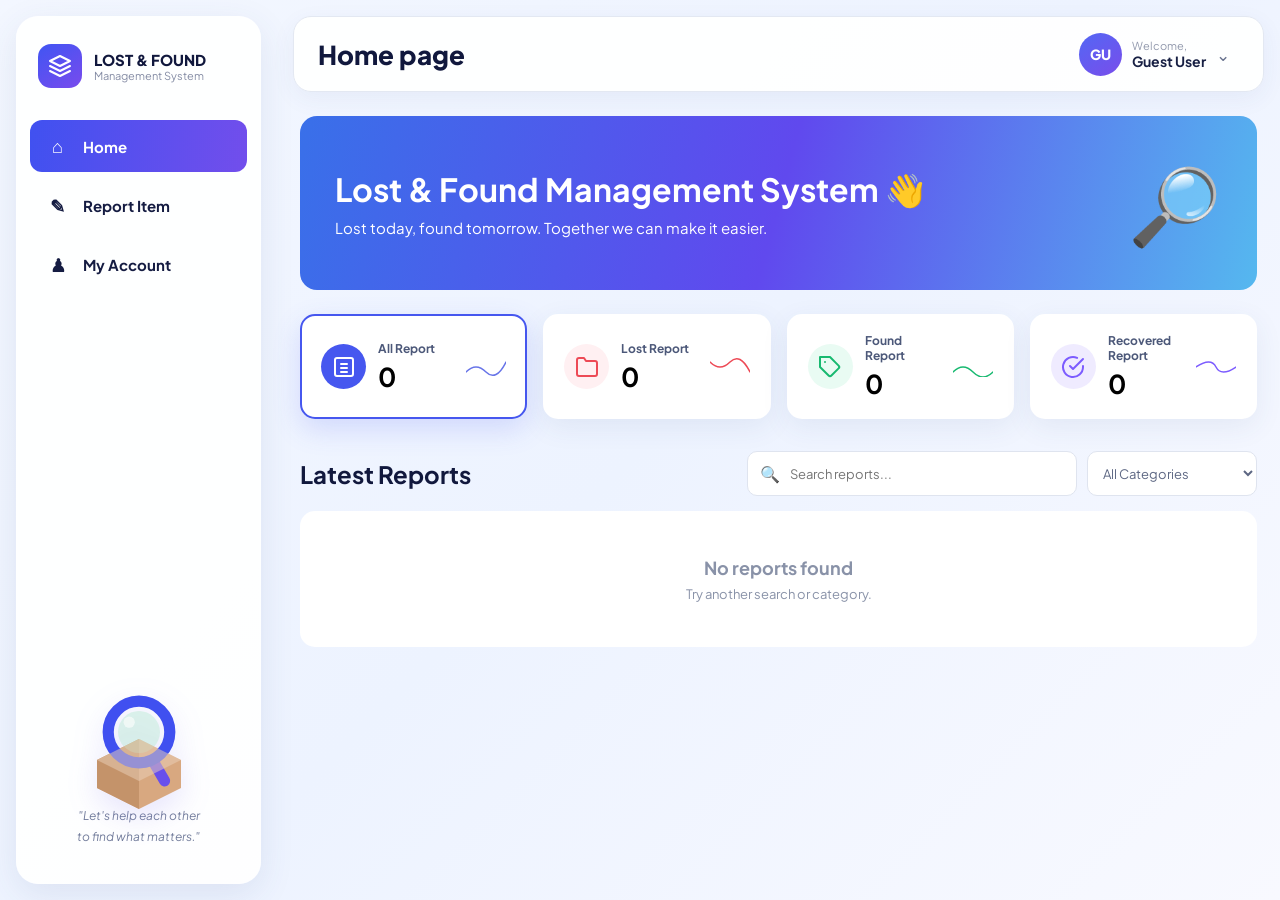
==== commit 77261c08: "Update index.html" ====
--- a/index.html
+++ b/index.html
@@ -3,7 +3,7 @@
 <head>
     <meta charset="UTF-8">
     <meta name="viewport" content="width=device-width, initial-scale=1.0">
-    <title>FindIt — Home</title>
+    <title>Lost & Found Management System — Home</title>
     <link href="https://fonts.googleapis.com/css2?family=Plus+Jakarta+Sans:wght@400;500;600;700;800&display=swap" rel="stylesheet">
     <link rel="stylesheet" href="style.css">
 </head>
@@ -22,8 +22,8 @@
                 </svg>
             </div>
             <div>
-                <div class="brand-name">Find<span>It</span></div>
-                <div class="brand-sub">Lost &amp; Found System</div>
+                <div class="brand-name" style="font-size: 15px; line-height: 1.2;">LOST &amp; FOUND</div>
+                <div class="brand-sub">Management System</div>
             </div>
         </div>
 
@@ -78,7 +78,7 @@
         <section class="page">
             <div class="hero">
                 <div>
-                    <h2>Welcome to Find It! 👋</h2>
+                    <h2>Lost &amp; Found Management System 👋</h2>
                     <p>Lost today, found tomorrow. Together we can make it easier.</p>
                 </div>
                 <div class="hero-art">🔎</div>
@@ -126,7 +126,7 @@
                     </div>
                     <div class="stat-chart">
                         <svg viewBox="0 0 40 20" width="40" height="20">
-                            <path d="M0 15 Q 10 15, 20 5 T 40 15" fill="none" stroke="#18b970" stroke-width="1.5" stroke-linecap="round"/>
+                            <path d="M0 15 Q 10 5, 20 15 T 40 15" fill="none" stroke="#18b970" stroke-width="1.5" stroke-linecap="round"/>
                         </svg>
                     </div>
                 </button>
--- a/style.css
+++ b/style.css
@@ -154,7 +154,7 @@
 }
 
 /* =========================================
-   MAIN
+   MAIN & TOP BAR
 ========================================= */
 
 .main {
@@ -162,10 +162,6 @@
     margin-left: 277px;
     padding: 16px;
 }
-
-/* =========================================
-   TOP BAR
-========================================= */
 
 .topbar {
     height: 76px;
@@ -188,7 +184,7 @@
 }
 
 /* =========================================
-   PROFILE
+   PROFILE MENU
 ========================================= */
 
 .profile-wrap {
@@ -345,7 +341,7 @@
 }
 
 /* =========================================
-   STATS (DASHBOARD - DESKTOP)
+   STATS (DASHBOARD)
 ========================================= */
 
 .stats {
@@ -437,7 +433,7 @@
 }
 
 /* =========================================
-   SECTION HEAD & FILTERS
+   FILTERS & REPORT GRID
 ========================================= */
 
 .section-head {
@@ -490,10 +486,6 @@
     font-size: 13px;
 }
 
-/* =========================================
-   REPORT GRID & CARDS
-========================================= */
-
 .report-grid {
     display: grid;
     grid-template-columns: repeat(3, 1fr);
@@ -520,7 +512,6 @@
 .report-card-media {
     position: relative;
     width: 100%;
-    height: auto;
     min-height: 180px;
     background: #eef2fb;
     overflow: hidden;
@@ -618,20 +609,6 @@
     border-top: 1px dashed #e3e7f0;
 }
 
-.report-card-meta span,
-.report-card-footer span {
-    display: flex;
-    align-items: center;
-    gap: 5px;
-    white-space: nowrap;
-    overflow: hidden;
-    text-overflow: ellipsis;
-}
-
-/* =========================================
-   EMPTY STATE
-========================================= */
-
 .empty {
     grid-column: 1 / -1;
     padding: 45px 20px;
@@ -652,25 +629,90 @@
 }
 
 /* =========================================
-   REPORT FORM PAGE
+   GUEST WARNING BANNER & BUTTONS
+   (SIDEBAR ACTIVE COLOR MATCHED)
 ========================================= */
 
-.warning {
-    margin-bottom: 16px;
-    padding: 13px 20px;
-    display: flex;
-    align-items: center;
-    gap: 13px;
-    border: 1px solid #f0dca9;
-    border-radius: 13px;
-    background: #fff8e8;
-    color: #73521e;
-    font-size: 14px;
-}
-
-.warning p {
-    margin: 3px 0 0;
-    font-size: 12px;
+.warning-banner {
+    display: flex;
+    align-items: center;
+    gap: 16px;
+    padding: 16px 20px;
+    margin-bottom: 20px;
+    background: #fff8eb;
+    border: 1.5px solid #fed7aa;
+    border-radius: 14px;
+    box-shadow: 0 4px 15px rgba(234, 138, 28, 0.08);
+}
+
+.warning-icon {
+    font-size: 28px;
+    line-height: 1;
+}
+
+.warning-text {
+    flex: 1;
+}
+
+.warning-text strong {
+    display: block;
+    color: #9a3412;
+    font-size: 15px;
+    margin-bottom: 4px;
+}
+
+.warning-text p {
+    margin: 0;
+    color: #c2410c;
+    font-size: 13px;
+}
+
+.warning-actions {
+    display: flex;
+    gap: 10px;
+}
+
+/* Sidebar Active Color (Gradient) အတိုင်း သတ်မှတ်ထားသော ခလုတ်များ */
+.btn-warn-primary {
+    padding: 10px 22px;
+    border: none;
+    border-radius: 10px;
+    background: linear-gradient(100deg, #4051f0, #724eec);
+    color: #fff;
+    font-weight: 700;
+    font-size: 13px;
+    cursor: pointer;
+    box-shadow: 0 4px 14px rgba(64, 81, 240, 0.25);
+    transition: transform 0.15s ease, box-shadow 0.15s ease;
+}
+
+.btn-warn-primary:hover {
+    transform: translateY(-2px);
+    box-shadow: 0 6px 18px rgba(64, 81, 240, 0.35);
+}
+
+.btn-warn-secondary {
+    padding: 10px 20px;
+    border: 1.5px solid #5a54ee;
+    border-radius: 10px;
+    background: #ffffff;
+    color: #4b52ee;
+    font-weight: 700;
+    font-size: 13px;
+    cursor: pointer;
+    transition: background 0.15s ease, transform 0.15s ease;
+}
+
+.btn-warn-secondary:hover {
+    background: #f0f2ff;
+    transform: translateY(-2px);
+}
+
+/* Guest ဖြစ်ပါက Form အား နှိပ်မရအောင် ပိတ်ထားမည့် Style */
+.form-card.guest-disabled {
+    opacity: 0.55;
+    pointer-events: none;
+    user-select: none;
 }
 
 .form-card {
@@ -742,7 +784,6 @@
     position: relative;
 }
 
-/* ထင်ရှားသော INPUT ICONS */
 .field-icon {
     position: absolute;
     left: 14px;
@@ -905,9 +946,9 @@
     font-weight: 800;
 }
 
-/* =======================================================
+/* =========================================
    DETAIL MODAL & ACTION BUTTONS
-======================================================= */
+========================================= */
 
 .modal {
     position: fixed;
@@ -1179,31 +1220,6 @@
     font-size: 13px;
 }
 
-.account-actions {
-    display: flex;
-    gap: 8px;
-}
-
-.small-primary,
-.small-danger {
-    padding: 10px 15px;
-    border: 0;
-    border-radius: 9px;
-    text-decoration: none;
-    font-size: 12px;
-    font-weight: 800;
-}
-
-.small-primary {
-    color: #fff;
-    background: var(--blue);
-}
-
-.small-danger {
-    color: #e54855;
-    background: #fff0f2;
-}
-
 .account-stats {
     margin-bottom: 24px;
     display: grid;
@@ -1294,23 +1310,8 @@
     border-bottom: 2px solid var(--blue);
 }
 
-.auth-input {
-    width: 100%;
-    height: 48px;
-    padding: 0 12px;
-    border: 1px solid var(--border);
-    border-radius: 9px;
-    outline: none;
-    font-size: 13px;
-    color: var(--text);
-}
-
 .password-wrap {
     position: relative;
-}
-
-.password-wrap .auth-input {
-    padding-right: 48px;
 }
 
 .password-wrap button {
@@ -1401,7 +1402,7 @@
 }
 
 /* =========================================
-   RESPONSIVE (TABLET: max-width 850px)
+   RESPONSIVE DESIGN
 ========================================= */
 
 @media(max-width: 900px) {
@@ -1475,11 +1476,21 @@
     }
 }
 
-/* =========================================
-   RESPONSIVE (PHONE: max-width 650px)
-========================================= */
-
 @media(max-width: 650px) {
+    .warning-banner {
+        flex-direction: column;
+        align-items: flex-start;
+        gap: 12px;
+    }
+
+    .warning-actions {
+        width: 100%;
+    }
+
+    .btn-warn-primary, .btn-warn-secondary {
+        flex: 1;
+    }
+
     .modal {
         padding: 12px;
     }
@@ -1521,14 +1532,11 @@
         font-size: 50px;
     }
 
-    /* 1 ROW, 4 COLUMNS: MOBILE STATS GRID */
     .stats {
         display: grid;
         grid-template-columns: repeat(4, 1fr);
         gap: 6px;
         margin: 18px 0;
-        padding: 0;
-        overflow: visible;
     }
 
     .stat-card {
@@ -1540,22 +1548,11 @@
         text-align: center;
         gap: 4px;
         border-radius: 10px;
-        transform: none !important;
-    }
-
-    .stat-card:hover {
-        transform: none !important;
-    }
-
-    .stat-card.active-filter {
-        transform: none !important;
-        border-width: 1.5px;
     }
 
     .stat-icon {
         width: 30px;
         height: 30px;
-        margin: 0;
     }
 
     .stat-icon svg {
@@ -1567,35 +1564,20 @@
         display: none;
     }
 
-    .stat-card div:nth-child(2) {
-        display: flex;
-        flex-direction: column;
-        align-items: center;
-    }
-
     .stat-card span {
         font-size: 9px;
-        line-height: 1.1;
-        white-space: nowrap;
-        color: var(--muted);
-        font-weight: 700;
-        margin-top: 2px;
     }
 
     .stat-card strong {
         font-size: 16px;
-        margin-top: 2px;
-        line-height: 1;
     }
 
     .section-head {
         flex-direction: column;
         align-items: stretch;
         gap: 10px;
-        margin-top: 20px;
-    }
-
-    /* Search Bar & Categories on ONE ROW */
+    }
+
     .filters {
         flex-direction: row;
         gap: 8px;
@@ -1610,14 +1592,11 @@
 
     .filters select {
         width: 125px;
-        min-width: 0;
-        flex-shrink: 0;
         height: 42px;
         padding: 0 8px;
         font-size: 11px;
     }
 
-    /* Single column cards on phone */
     .report-grid {
         grid-template-columns: 1fr;
     }
@@ -1645,34 +1624,19 @@
         height: 48px;
     }
 
-    .account-head {
-        align-items: flex-start;
-        flex-direction: column;
-        gap: 8px;
-    }
-
-    /* My Account Stats 3-in-a-row on Phone */
     .account-stats {
         grid-template-columns: repeat(3, 1fr);
         gap: 8px;
-        margin-bottom: 20px;
     }
 
     .account-stats > div {
         padding: 10px 5px;
         flex-direction: column;
-        justify-content: center;
         text-align: center;
-        gap: 5px;
         font-size: 9px;
     }
 
-    .account-stats > div span {
-        margin: 0;
-    }
-
     .account-stats strong {
-        margin-left: 0;
         font-size: 18px;
     }
 
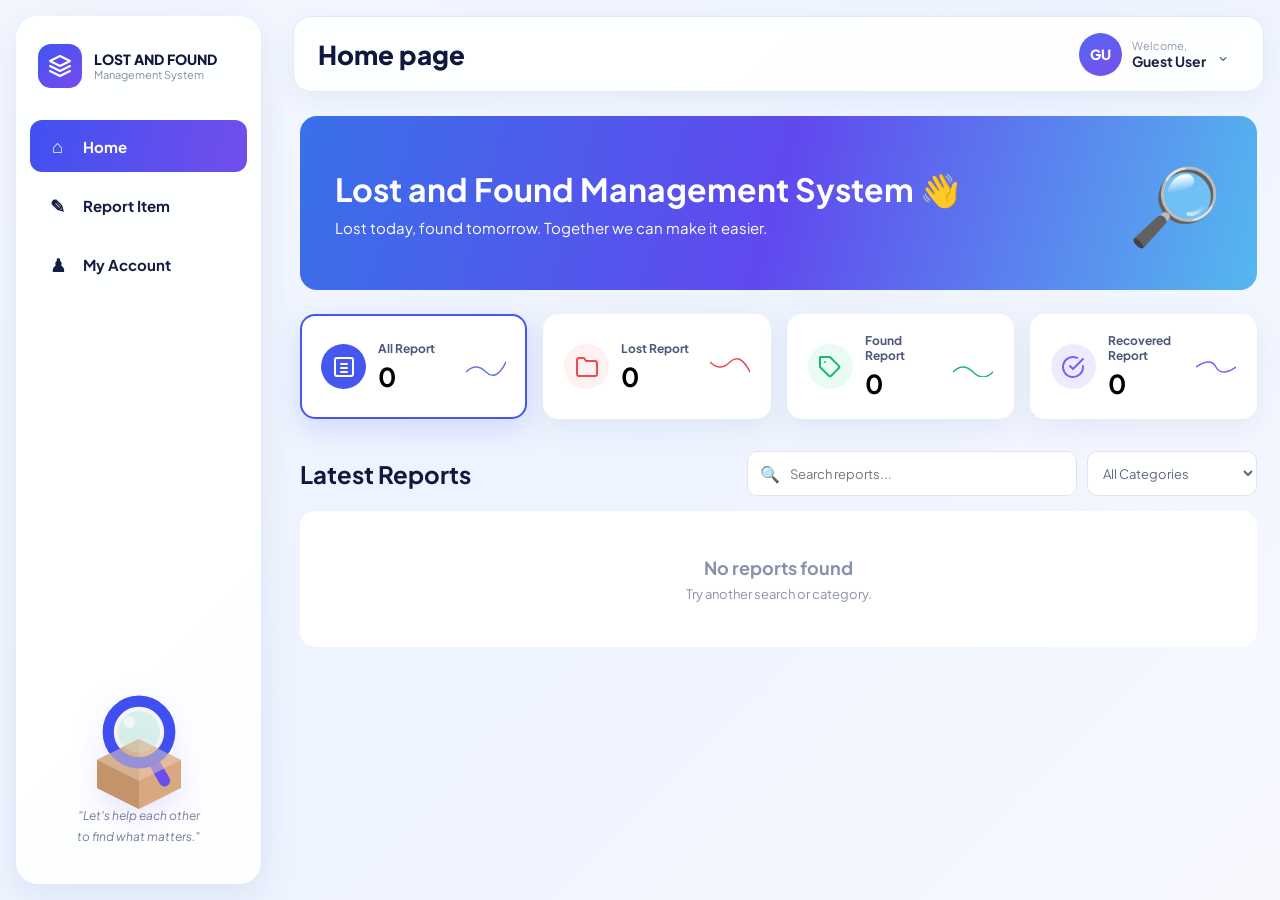
==== commit eb1c11f8: "Update index.html" ====
--- a/index.html
+++ b/index.html
@@ -3,7 +3,7 @@
 <head>
     <meta charset="UTF-8">
     <meta name="viewport" content="width=device-width, initial-scale=1.0">
-    <title>Lost & Found Management System — Home</title>
+    <title>Lost and Found Management System — Home</title>
     <link href="https://fonts.googleapis.com/css2?family=Plus+Jakarta+Sans:wght@400;500;600;700;800&display=swap" rel="stylesheet">
     <link rel="stylesheet" href="style.css">
 </head>
@@ -22,7 +22,7 @@
                 </svg>
             </div>
             <div>
-                <div class="brand-name" style="font-size: 15px; line-height: 1.2;">LOST &amp; FOUND</div>
+                <div class="brand-name" style="font-size: 14px; line-height: 1.2;">LOST AND FOUND</div>
                 <div class="brand-sub">Management System</div>
             </div>
         </div>
@@ -78,7 +78,7 @@
         <section class="page">
             <div class="hero">
                 <div>
-                    <h2>Lost &amp; Found Management System 👋</h2>
+                    <h2>Lost and Found Management System 👋</h2>
                     <p>Lost today, found tomorrow. Together we can make it easier.</p>
                 </div>
                 <div class="hero-art">🔎</div>
@@ -147,7 +147,7 @@
                 </button>
             </div>
 
-            <!-- SEARCH & CATEGORIES -->
+            <!-- SEARCH AND CATEGORIES -->
             <div class="section-head">
                 <h2>Latest Reports</h2>
                 <div class="filters">
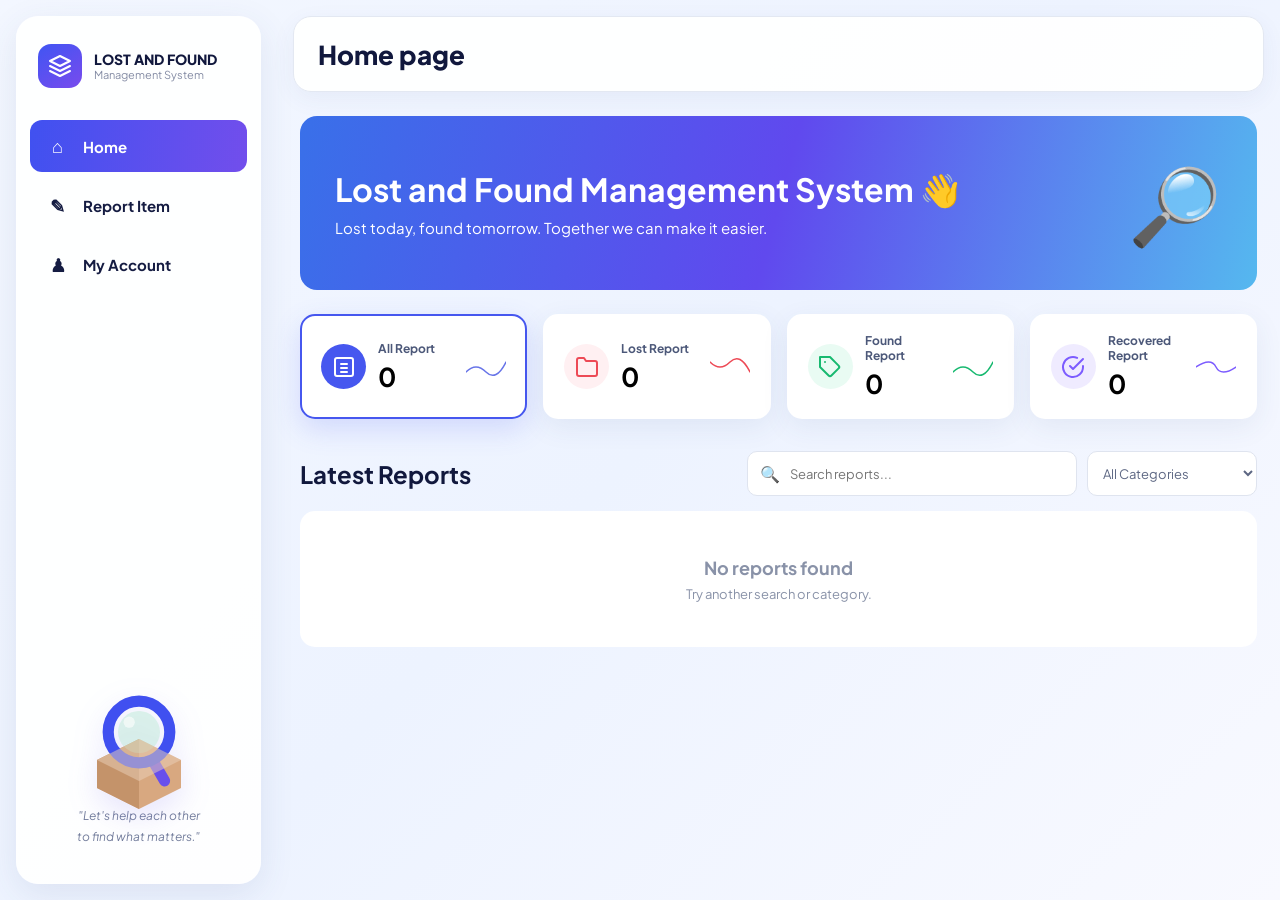
==== commit ca5495ad: "Update index.html" ====
--- a/index.html
+++ b/index.html
@@ -62,17 +62,8 @@
     <main class="main">
         <header class="topbar">
             <h1 class="topbar-title">Home page</h1>
-            <div class="profile-wrap">
-                <button type="button" class="profile-btn" onclick="toggleProfileMenu()">
-                    <div class="avatar" id="top-avatar">GU</div>
-                    <div class="user-info">
-                        <small>Welcome,</small>
-                        <strong id="top-name">Guest User</strong>
-                    </div>
-                    <span class="user-arrow" id="profile-arrow">⌄</span>
-                </button>
-                <div class="profile-menu" id="profile-menu"></div>
-            </div>
+            <!-- Profile / Login Dynamic Container -->
+            <div class="profile-wrap" id="profile-wrap-container"></div>
         </header>
 
         <section class="page">
@@ -126,7 +117,7 @@
                     </div>
                     <div class="stat-chart">
                         <svg viewBox="0 0 40 20" width="40" height="20">
-                            <path d="M0 15 Q 10 5, 20 15 T 40 15" fill="none" stroke="#18b970" stroke-width="1.5" stroke-linecap="round"/>
+                            <path d="M0 15 Q 10 5, 20 15 T 40 5" fill="none" stroke="#18b970" stroke-width="1.5" stroke-linecap="round"/>
                         </svg>
                     </div>
                 </button>
